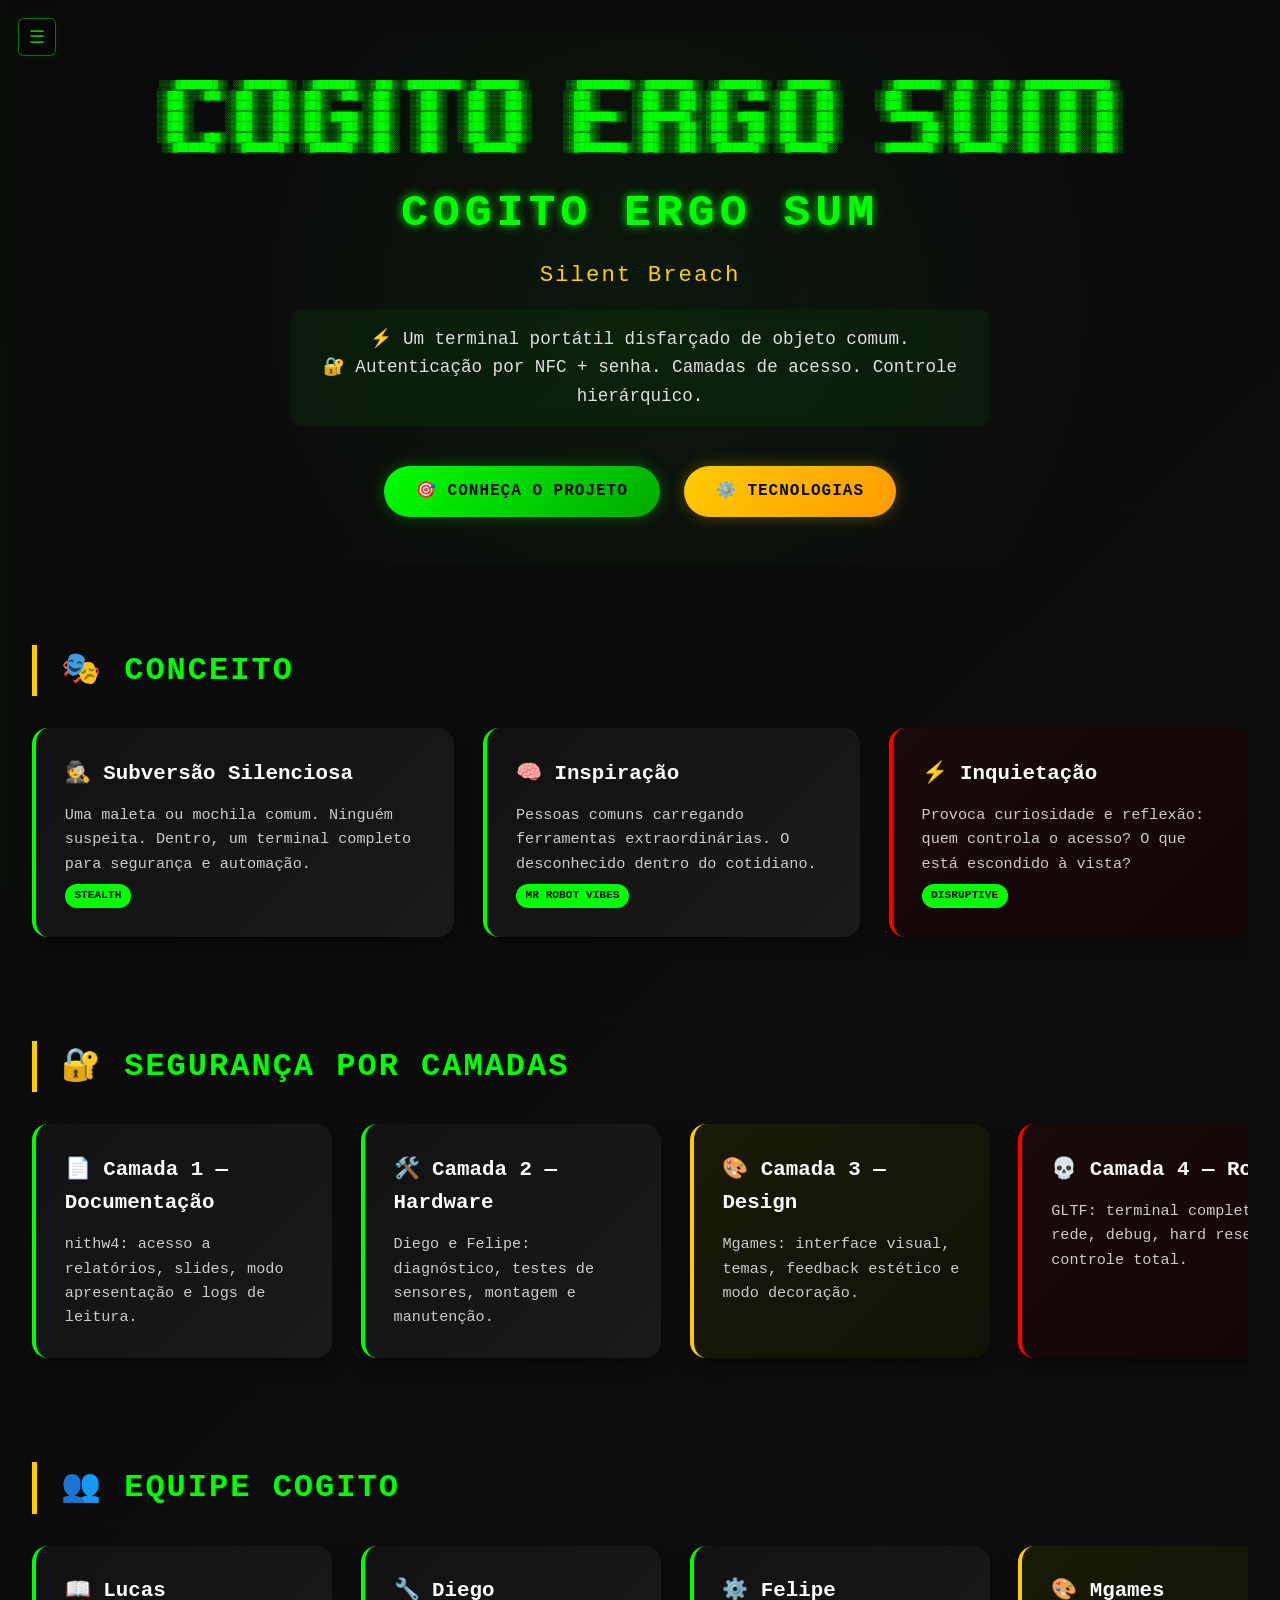
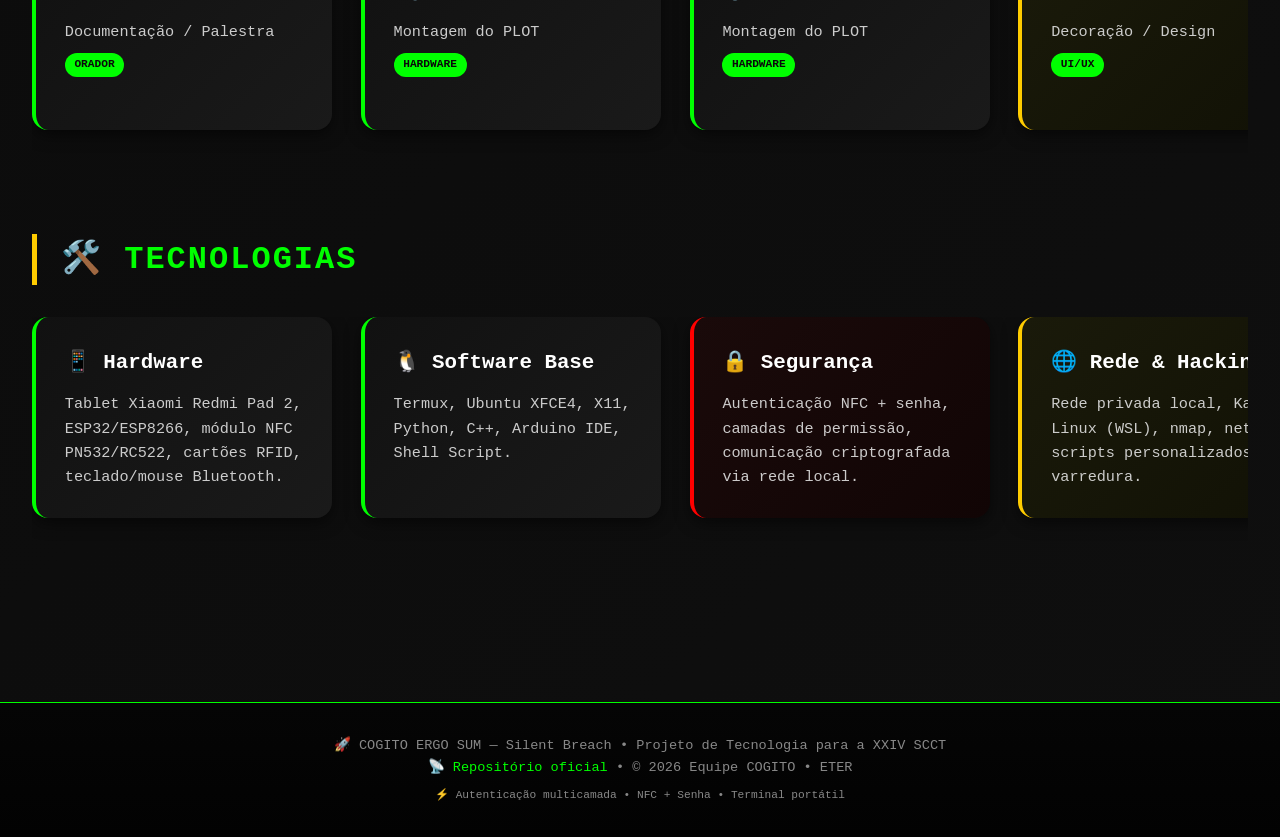
==== index.html @ cf970efb "index.html" ====
<!DOCTYPE html>
<html lang="pt-br">

<head>
    <meta charset="UTF-8">

    <meta
        name="viewport"
        content="width=device-width, initial-scale=1.0, viewport-fit=cover"
    >

    <meta
        name="description"
        content="COGITO ERGO SUM - Ecossistema de projetos experimentais. Conheça o Silent Breach, projeto de conscientização em cibersegurança apresentado na SCCT 2026."
    >

    <meta
        name="author"
        content="Miguel (GL) e Equipe COGITO"
    >

    <meta
        name="theme-color"
        content="#0a0a0a"
    >

    <title>COGITO ERGO SUM | Silent Breach</title>

    <link
        rel="icon"
        type="image/svg+xml"
        href="data:image/svg+xml,%3Csvg xmlns='http://www.w3.org/2000/svg' viewBox='0 0 100 100'%3E%3Ctext y='.9em' font-size='85' fill='%2300ff00'%3E⚡%3C/text%3E%3C/svg%3E"
    >

    <style>

        /* ==================================================
           CONFIGURAÇÃO GERAL
           ================================================== */

        * {
            margin: 0;
            padding: 0;
            box-sizing: border-box;
        }

        html {
            scroll-behavior: smooth;
        }

        body {
            background:
                linear-gradient(
                    135deg,
                    #0a0a0a 0%,
                    #0f0f0f 100%
                );

            color: #e0e0e0;

            font-family:
                'Courier New',
                'Fira Code',
                'Source Code Pro',
                monospace;

            line-height: 1.6;
        }


        /* ==================================================
           SCROLLBAR
           ================================================== */

        ::-webkit-scrollbar {
            width: 8px;
            height: 6px;
        }

        ::-webkit-scrollbar-track {
            background: #1a1a1a;
            border-radius: 10px;
        }

        ::-webkit-scrollbar-thumb {
            background: #00ff00;
            border-radius: 10px;
        }

        ::-webkit-scrollbar-thumb:hover {
            background: #ffcc00;
        }


        /* ==================================================
           BOTÃO DO MENU
           ================================================== */

        .menu-toggle {
    position: fixed;
    top: 18px;
    left: 18px;
    z-index: 1001;

    width: 38px;
    height: 38px;

    display: flex;
    align-items: center;
    justify-content: center;

    background: rgba(5, 5, 5, 0.55);
    color: rgba(0, 255, 0, 0.75);

    border: 1px solid rgba(0, 255, 0, 0.45);
    border-radius: 6px;

    font-family: inherit;
    font-size: 1.1rem;

    cursor: pointer;

    backdrop-filter: blur(6px);

    box-shadow: 0 0 8px rgba(0, 255, 0, 0.08);

    transition:
        transform 0.3s ease,
        opacity 0.3s ease,
        background 0.3s ease,
        border-color 0.3s ease,
        color 0.3s ease;
}

.menu-toggle:hover {
    background: rgba(0, 255, 0, 0.08);
    color: #00ff00;
    border-color: #00ff00;

    box-shadow: 0 0 12px rgba(0, 255, 0, 0.15);
}

/* Estado usado pelo JavaScript quando o usuário rola para baixo */
.menu-toggle.hidden {
    transform: translateY(-70px);
    opacity: 0;
    pointer-events: none;
}

        /* ==================================================
           SIDEBAR
           ================================================== */

        .sidebar {
            position: fixed;

            top: 0;
            left: -340px;

            width: 320px;
            max-width: 85vw;

            height: 100vh;

            background: rgba(5, 5, 5, 0.98);

            border-right: 1px solid #00ff00;

            z-index: 1100;

            display: flex;
            flex-direction: column;

            transition: left 0.35s ease;

            box-shadow:
                10px 0 40px rgba(0, 255, 0, 0.08);
        }

        .sidebar.open {
            left: 0;
        }


        /* ==================================================
           CABEÇALHO DA SIDEBAR
           ================================================== */

        .sidebar-header {
            display: flex;

            align-items: center;
            justify-content: space-between;

            padding: 1.5rem;

            color: #00ff00;

            border-bottom:
                1px solid rgba(0, 255, 0, 0.3);

            font-weight: bold;

            letter-spacing: 2px;
        }

        .sidebar-close {
            background: transparent;

            border: none;

            color: #00ff00;

            font-family: inherit;

            font-size: 2rem;

            cursor: pointer;

            transition: 0.2s;
        }

        .sidebar-close:hover {
            color: #ffcc00;

            transform: scale(1.1);
        }


        /* ==================================================
           LINKS DA SIDEBAR
           ================================================== */

        .sidebar-nav {
            display: flex;

            flex-direction: column;

            padding: 1.5rem 0;
        }

        .sidebar-nav a {
            color: #cfcfcf;

            text-decoration: none;

            padding: 0.9rem 1.5rem;

            border-left:
                3px solid transparent;

            transition: 0.2s;

            letter-spacing: 1px;
        }

        .sidebar-nav a:hover {
            color: #00ff00;

            background:
                rgba(0, 255, 0, 0.05);

            border-left-color: #00ff00;

            padding-left: 1.8rem;
        }

        .menu-lock {
            color: #ffcc00;

            font-size: 0.7rem;
        }


        /* ==================================================
           RODAPÉ DA SIDEBAR
           ================================================== */

        .sidebar-footer {
            margin-top: auto;

            padding: 1.5rem;

            color: #666;

            border-top:
                1px solid #222;

            font-size: 0.75rem;
        }

        .sidebar-footer span {
            color: #ffcc00;
        }


        /* ==================================================
           OVERLAY
           ================================================== */

        .sidebar-overlay {
            position: fixed;

            inset: 0;

            background:
                rgba(0, 0, 0, 0.65);

            backdrop-filter: blur(3px);

            z-index: 1050;

            opacity: 0;

            visibility: hidden;

            transition: 0.3s;
        }

        .sidebar-overlay.active {
            opacity: 1;

            visibility: visible;
        }


        /* ==================================================
           CONTEÚDO PRINCIPAL
           ================================================== */

        main {
            max-width: 1400px;

            margin: 0 auto;

            padding: 2rem;

            width: 100%;
        }

        section {
            margin-bottom: 5rem;

            scroll-margin-top: 40px;

            animation:
                fadeInUp 0.6s ease-out;
        }

        @keyframes fadeInUp {

            from {
                opacity: 0;

                transform:
                    translateY(30px);
            }

            to {
                opacity: 1;

                transform:
                    translateY(0);
            }

        }


        /* ==================================================
           HERO
           ================================================== */

        .hero {
            text-align: center;

            padding: 3rem 1rem;

            background:
                radial-gradient(
                    circle at center,
                    rgba(0, 255, 0, 0.05) 0%,
                    transparent 70%
                );

            border-radius: 20px;
        }


        /* ==================================================
           ASCII
           ================================================== */

        .ascii pre {
            color: #00ff00;

            font-size: 0.55rem;

            overflow-x: auto;

            white-space: pre;

            margin-bottom: 1.5rem;

            line-height: 1.2;

            text-shadow:
                0 0 3px #00ff00;

            animation:
                glowPulse 3s infinite;
        }

        @keyframes glowPulse {

            0%,
            100% {
                text-shadow:
                    0 0 2px #00ff00;
            }

            50% {
                text-shadow:
                    0 0 8px #00ff00;
            }

        }


        /* ==================================================
           TÍTULOS
           ================================================== */

        h1 {
            color: #00ff00;

            font-size: 2.8rem;

            text-align: center;

            letter-spacing: 5px;

            margin-bottom: 0.5rem;

            text-shadow:
                0 0 10px #00ff00;

            animation:
                glitch 3s infinite;
        }

        @keyframes glitch {

            0%,
            100% {
                transform:
                    skew(0deg, 0deg);

                opacity: 1;
            }

            95% {
                transform:
                    skew(0deg, 0deg);

                opacity: 1;
            }

            96% {
                transform:
                    skew(2deg, 1deg);

                opacity: 0.9;
            }

            97% {
                transform:
                    skew(-1deg, -0.5deg);

                opacity: 1;
            }

        }

        .subtitle {
            color: #ffcc00;

            font-size: 1.4rem;

            text-align: center;

            margin-bottom: 1rem;

            letter-spacing: 2px;
        }

        .description {
            max-width: 700px;

            margin: 1rem auto;

            font-size: 1.1rem;

            text-align: center;

            background:
                rgba(0, 255, 0, 0.05);

            padding: 1rem;

            border-radius: 10px;

            backdrop-filter: blur(5px);
        }


        /* ==================================================
           BOTÕES
           ================================================== */

        .buttons {
            margin-top: 2.5rem;

            display: flex;

            gap: 1.5rem;

            justify-content: center;

            flex-wrap: wrap;
        }

        .btn {
            padding:
                0.8rem 2rem;

            text-decoration: none;

            font-weight: bold;

            border-radius: 50px;

            transition:
                all 0.3s ease;

            cursor: pointer;

            display: inline-block;

            letter-spacing: 1px;

            position: relative;

            overflow: hidden;
        }

        .btn::before {
            content: '';

            position: absolute;

            top: 50%;
            left: 50%;

            width: 0;
            height: 0;

            border-radius: 50%;

            background:
                rgba(255, 255, 255, 0.3);

            transform:
                translate(-50%, -50%);

            transition:
                width 0.6s,
                height 0.6s;
        }

        .btn:active::before {
            width: 300px;

            height: 300px;
        }

        .btn.green {
            background:
                linear-gradient(
                    135deg,
                    #00ff00,
                    #00aa00
                );

            color: #0a0a0a;

            box-shadow:
                0 0 15px rgba(0, 255, 0, 0.3);
        }

        .btn.green:hover {
            transform:
                translateY(-2px);

            box-shadow:
                0 0 25px rgba(0, 255, 0, 0.6);
        }

        .btn.yellow {
            background:
                linear-gradient(
                    135deg,
                    #ffcc00,
                    #ff9900
                );

            color: #0a0a0a;

            box-shadow:
                0 0 15px rgba(255, 204, 0, 0.3);
        }

        .btn.yellow:hover {
            transform:
                translateY(-2px);

            box-shadow:
                0 0 25px rgba(255, 204, 0, 0.6);
        }


        /* ==================================================
           TÍTULOS DAS SEÇÕES
           ================================================== */

        .section-title {
            color: #00ff00;

            font-size: 2rem;

            margin-bottom: 2rem;

            border-left:
                5px solid #ffcc00;

            padding-left: 1.5rem;

            text-transform: uppercase;

            letter-spacing: 2px;
        }


        /* ==================================================
           CARDS
           ================================================== */

        .cards-container {
            display: flex;

            gap: 1.8rem;

            overflow-x: auto;

            scroll-snap-type:
                x mandatory;

            padding-bottom: 1.5rem;

            cursor: grab;
        }

        .cards-container:active {
            cursor: grabbing;
        }

        .card {
            min-width: 300px;

            background:
                linear-gradient(
                    135deg,
                    #111,
                    #1a1a1a
                );

            border-radius: 16px;

            padding: 1.8rem;

            scroll-snap-align: start;

            transition:
                all 0.3s cubic-bezier(
                    0.4,
                    0,
                    0.2,
                    1
                );

            border-left:
                4px solid #00ff00;

            box-shadow:
                0 5px 15px rgba(0, 0, 0, 0.5);

            backdrop-filter:
                blur(10px);
        }

        .card:hover {
            transform:
                translateY(-8px)
                scale(1.02);

            box-shadow:
                0 15px 30px rgba(0, 255, 0, 0.2);
        }

        .card.red {
            border-left-color: #ff0000;

            background:
                linear-gradient(
                    135deg,
                    #1a0a0a,
                    #110505
                );
        }

        .card.yellow {
            border-left-color: #ffcc00;

            background:
                linear-gradient(
                    135deg,
                    #1a1a0a,
                    #111105
                );
        }

        .card h3 {
            color: #fff;

            margin-bottom: 0.8rem;

            font-size: 1.3rem;
        }

        .card p {
            font-size: 0.95rem;

            opacity: 0.9;
        }

        .badge {
            display: inline-block;

            background: #00ff00;

            color: #0a0a0a;

            padding:
                0.2rem 0.6rem;

            border-radius: 20px;

            font-size: 0.7rem;

            margin-top: 0.5rem;

            font-weight: bold;
        }


        /* ==================================================
           FOOTER
           ================================================== */

        footer {
            background:
                linear-gradient(
                    180deg,
                    #050505,
                    #020202
                );

            text-align: center;

            padding: 2rem;

            font-size: 0.85rem;

            color: #888;

            border-top:
                1px solid #00ff00;

            margin-top: 3rem;
        }

        footer a {
            color: #00ff00;

            text-decoration: none;

            transition: 0.3s;
        }

        footer a:hover {
            color: #ffcc00;

            text-shadow:
                0 0 5px #ffcc00;
        }


        /* ==================================================
           VOLTAR AO TOPO
           ================================================== */

        #topBtn {
            position: fixed;

            bottom: 25px;
            right: 25px;

            background: #00ff00;

            color: #0a0a0a;

            border: none;

            border-radius: 50%;

            width: 50px;
            height: 50px;

            font-size: 26px;

            cursor: pointer;

            display: none;

            z-index: 99;

            transition:
                all 0.3s;

            box-shadow:
                0 0 15px rgba(0, 255, 0, 0.5);
        }

        #topBtn:hover {
            transform:
                scale(1.1);

            background: #ffcc00;

            box-shadow:
                0 0 20px #ffcc00;
        }


        /* ==================================================
           RESPONSIVIDADE
           ================================================== */

        @media (max-width: 768px) {

            main {
                padding: 1rem;
            }

            h1 {
                font-size: 1.8rem;

                letter-spacing: 2px;
            }

            .ascii pre {
                font-size: 0.32rem;
            }

            .btn {
                padding:
                    0.5rem 1.2rem;

                font-size: 0.8rem;
            }

            .card {
                min-width: 260px;

                padding: 1.2rem;
            }

            .section-title {
                font-size: 1.4rem;
            }

            .description {
                font-size: 0.9rem;
            }

            .menu-toggle {
                top: 12px;
                left: 12px;

                width: 44px;
                height: 44px;
            }

        }

        @media (max-width: 480px) {

            .ascii pre {
                font-size: 0.24rem;
            }

            .card h3 {
                font-size: 1rem;
            }

        }

    </style>
</head>


<body>


    <!-- ==================================================
         BOTÃO DO MENU
         ================================================== -->

    <button
        class="menu-toggle"
        id="menuToggle"
        aria-label="Abrir menu"
        aria-expanded="false"
    >
        ☰
    </button>


    <!-- ==================================================
         OVERLAY
         ================================================== -->

    <div
        class="sidebar-overlay"
        id="sidebarOverlay"
    ></div>


    <!-- ==================================================
         SIDEBAR
         ================================================== -->

    <aside
        class="sidebar"
        id="sidebar"
    >

        <div class="sidebar-header">

            <span>
                COGITO // MENU
            </span>

            <button
                class="sidebar-close"
                id="sidebarClose"
                aria-label="Fechar menu"
            >
                ×
            </button>

        </div>


        <nav class="sidebar-nav">

            <a href="#home">
                &gt; INÍCIO
            </a>

            <a href="#silent-breach">
                &gt; SILENT BREACH
            </a>

            <a href="#projetos">
                &gt; PROJETOS COGITO
            </a>

            <a href="#diario">
                &gt; DIÁRIO DE BORDO
            </a>

            <a href="#equipe">
                &gt; EQUIPE
            </a>

            <a href="#quiz">
                &gt; QUIZ
                <span class="menu-lock">
                    [LOCKED]
                </span>
            </a>

            <a href="#contato">
                &gt; CONTATO
            </a>

        </nav>


        <div class="sidebar-footer">

            COGITO ERGO SUM

            <br>

            <span>
                v2.0 // BETA
            </span>

        </div>

    </aside>


    <!-- ==================================================
         CONTEÚDO
         ================================================== -->

    <main>


        <!-- ==================================================
             INÍCIO
             ================================================== -->

        <section id="home">

            <div class="hero">

                <div class="ascii">

<pre>
░░▒▓██████▓▒░ ░▒▓██████▓▒░ ░▒▓██████▓▒░░▒▓█▓▒░▒▓████████▓▒░▒▓██████▓▒░       ░▒▓████████▓▒░▒▓███████▓▒░ ░▒▓██████▓▒░ ░▒▓██████▓▒░        ░▒▓███████▓▒░▒▓█▓▒░░▒▓█▓▒░▒▓██████████████▓▒░
░▒▓█▓▒░░▒▓█▓▒░▒▓█▓▒░░▒▓█▓▒░▒▓█▓▒░░▒▓█▓▒░▒▓█▓▒░  ░▒▓█▓▒░  ░▒▓█▓▒░░▒▓█▓▒░      ░▒▓█▓▒░      ░▒▓█▓▒░░▒▓█▓▒░▒▓█▓▒░░▒▓█▓▒░▒▓█▓▒░░▒▓█▓▒░      ░▒▓█▓▒░      ░▒▓█▓▒░░▒▓█▓▒░▒▓█▓▒░░▒▓█▓▒░░▒▓█▓▒░
░▒▓█▓▒░      ░▒▓█▓▒░░▒▓█▓▒░▒▓█▓▒░      ░▒▓█▓▒░  ░▒▓█▓▒░  ░▒▓█▓▒░░▒▓█▓▒░      ░▒▓█▓▒░      ░▒▓█▓▒░░▒▓█▓▒░▒▓█▓▒░      ░▒▓█▓▒░░▒▓█▓▒░      ░▒▓█▓▒░      ░▒▓█▓▒░░▒▓█▓▒░▒▓█▓▒░░▒▓█▓▒░░▒▓█▓▒░
░▒▓█▓▒░      ░▒▓█▓▒░░▒▓█▓▒░▒▓█▓▒▒▓███▓▒░▒▓█▓▒░  ░▒▓█▓▒░  ░▒▓█▓▒░░▒▓█▓▒░      ░▒▓██████▓▒░ ░▒▓███████▓▒░░▒▓█▓▒▒▓███▓▒░▒▓█▓▒░░▒▓█▓▒░       ░▒▓██████▓▒░░▒▓█▓▒░░▒▓█▓▒░▒▓█▓▒░░▒▓█▓▒░░▒▓█▓▒░
░▒▓█▓▒░      ░▒▓█▓▒░░▒▓█▓▒░▒▓█▓▒░░▒▓█▓▒░▒▓█▓▒░  ░▒▓█▓▒░  ░▒▓█▓▒░░▒▓█▓▒░      ░▒▓█▓▒░      ░▒▓█▓▒░░▒▓█▓▒░▒▓█▓▒░░▒▓█▓▒░▒▓█▓▒░░▒▓█▓▒░             ░▒▓█▓▒░▒▓█▓▒░░▒▓█▓▒░▒▓█▓▒░░▒▓█▓▒░░▒▓█▓▒░
░▒▓█▓▒░░▒▓█▓▒░▒▓█▓▒░░▒▓█▓▒░▒▓█▓▒░░▒▓█▓▒░▒▓█▓▒░  ░▒▓█▓▒░  ░▒▓█▓▒░░▒▓█▓▒░      ░▒▓█▓▒░      ░▒▓█▓▒░░▒▓█▓▒░▒▓█▓▒░░▒▓█▓▒░▒▓█▓▒░░▒▓█▓▒░             ░▒▓█▓▒░▒▓█▓▒░░▒▓█▓▒░▒▓█▓▒░░▒▓█▓▒░░▒▓█▓▒░
 ░▒▓██████▓▒░ ░▒▓██████▓▒░ ░▒▓██████▓▒░░▒▓█▓▒░  ░▒▓█▓▒░   ░▒▓██████▓▒░       ░▒▓████████▓▒░▒▓█▓▒░░▒▓█▓▒░░▒▓██████▓▒░ ░▒▓██████▓▒░       ░▒▓███████▓▒░ ░▒▓██████▓▒░░▒▓█▓▒░░▒▓█▓▒░░▒▓█▓▒░
</pre>

                </div>


                <h1>
                    COGITO ERGO SUM
                </h1>

                <p class="subtitle">
                    Silent Breach
                </p>


                <!--
                    ESTE TEXTO AINDA SERÁ SUBSTITUÍDO
                    NA PRÓXIMA ETAPA DA V2
                -->

                <p class="description">

                    ⚡ Um terminal portátil disfarçado de objeto comum.

                    <br>

                    🔐 Autenticação por NFC + senha.
                    Camadas de acesso.
                    Controle hierárquico.

                </p>


                <div class="buttons">

                    <a
                        class="btn green"
                        href="#conceito"
                    >
                        🎯 CONHEÇA O PROJETO
                    </a>

                    <a
                        class="btn yellow"
                        href="#tecnologias"
                    >
                        ⚙️ TECNOLOGIAS
                    </a>

                </div>

            </div>

        </section>


        <!-- ==================================================
             CONCEITO ANTIGO
             ================================================== -->

        <section id="conceito">

            <h2 class="section-title">
                🎭 CONCEITO
            </h2>


            <div class="cards-container">


                <div class="card">

                    <h3>
                        🕵️ Subversão Silenciosa
                    </h3>

                    <p>
                        Uma maleta ou mochila comum.
                        Ninguém suspeita.
                        Dentro, um terminal completo
                        para segurança e automação.
                    </p>

                    <span class="badge">
                        STEALTH
                    </span>

                </div>


                <div class="card">

                    <h3>
                        🧠 Inspiração
                    </h3>

                    <p>
                        Pessoas comuns carregando
                        ferramentas extraordinárias.
                        O desconhecido dentro do cotidiano.
                    </p>

                    <span class="badge">
                        MR ROBOT VIBES
                    </span>

                </div>


                <div class="card red">

                    <h3>
                        ⚡ Inquietação
                    </h3>

                    <p>
                        Provoca curiosidade e reflexão:
                        quem controla o acesso?
                        O que está escondido à vista?
                    </p>

                    <span class="badge">
                        DISRUPTIVE
                    </span>

                </div>


            </div>

        </section>


        <!-- ==================================================
             SEGURANÇA ANTIGA
             ================================================== -->

        <section id="seguranca">

            <h2 class="section-title">
                🔐 SEGURANÇA POR CAMADAS
            </h2>


            <div class="cards-container">


                <div class="card">

                    <h3>
                        📄 Camada 1 — Documentação
                    </h3>

                    <p>
                        nithw4: acesso a relatórios,
                        slides, modo apresentação
                        e logs de leitura.
                    </p>

                </div>


                <div class="card">

                    <h3>
                        🛠️ Camada 2 — Hardware
                    </h3>

                    <p>
                        Diego e Felipe:
                        diagnóstico, testes de sensores,
                        montagem e manutenção.
                    </p>

                </div>


                <div class="card yellow">

                    <h3>
                        🎨 Camada 3 — Design
                    </h3>

                    <p>
                        Mgames:
                        interface visual,
                        temas, feedback estético
                        e modo decoração.
                    </p>

                </div>


                <div class="card red">

                    <h3>
                        💀 Camada 4 — Root
                    </h3>

                    <p>
                        GLTF:
                        terminal completo,
                        rede, debug,
                        hard reset — controle total.
                    </p>

                </div>


                <div class="card">

                    <h3>
                        👨‍🏫 Camada 0 — Supervisor
                    </h3>

                    <p>
                        Professor Mauro:
                        override, logs completos,
                        supervisão e auditoria.
                    </p>

                </div>


            </div>

        </section>


        <!-- ==================================================
             EQUIPE
             ================================================== -->

        <section id="equipe">

            <h2 class="section-title">
                👥 EQUIPE COGITO
            </h2>


            <div class="cards-container">


                <div class="card">

                    <h3>
                        📖 Lucas
                    </h3>

                    <p>
                        Documentação / Palestra
                    </p>

                    <span class="badge">
                        ORADOR
                    </span>

                </div>


                <div class="card">

                    <h3>
                        🔧 Diego
                    </h3>

                    <p>
                        Montagem do PLOT
                    </p>

                    <span class="badge">
                        HARDWARE
                    </span>

                </div>


                <div class="card">

                    <h3>
                        ⚙️ Felipe
                    </h3>

                    <p>
                        Montagem do PLOT
                    </p>

                    <span class="badge">
                        HARDWARE
                    </span>

                </div>


                <div class="card yellow">

                    <h3>
                        🎨 Mgames
                    </h3>

                    <p>
                        Decoração / Design
                    </p>

                    <span class="badge">
                        UI/UX
                    </span>

                </div>


                <div class="card red">

                    <h3>
                        💻 Miguel (GL)
                    </h3>

                    <p>
                        Arquitetura /
                        Código /
                        Integração
                    </p>

                    <span class="badge">
                        ROOT
                    </span>

                </div>


                <div class="card">

                    <h3>
                        🧪 Prof. Mauro
                    </h3>

                    <p>
                        Orientação / Eletrônica
                    </p>

                    <span class="badge">
                        SUPERVISOR
                    </span>

                </div>


            </div>

        </section>


        <!-- ==================================================
             TECNOLOGIAS ANTIGAS
             ================================================== -->

        <section id="tecnologias">

            <h2 class="section-title">
                🛠️ TECNOLOGIAS
            </h2>


            <div class="cards-container">


                <div class="card">

                    <h3>
                        📱 Hardware
                    </h3>

                    <p>
                        Tablet Xiaomi Redmi Pad 2,
                        ESP32/ESP8266,
                        módulo NFC PN532/RC522,
                        cartões RFID,
                        teclado/mouse Bluetooth.
                    </p>

                </div>


                <div class="card">

                    <h3>
                        🐧 Software Base
                    </h3>

                    <p>
                        Termux,
                        Ubuntu XFCE4,
                        X11,
                        Python,
                        C++,
                        Arduino IDE,
                        Shell Script.
                    </p>

                </div>


                <div class="card red">

                    <h3>
                        🔒 Segurança
                    </h3>

                    <p>
                        Autenticação NFC + senha,
                        camadas de permissão,
                        comunicação criptografada
                        via rede local.
                    </p>

                </div>


                <div class="card yellow">

                    <h3>
                        🌐 Rede & Hacking
                    </h3>

                    <p>
                        Rede privada local,
                        Kali Linux (WSL),
                        nmap,
                        netcat,
                        scripts personalizados
                        de varredura.
                    </p>

                </div>


                <div class="card">

                    <h3>
                        🎨 Front-end
                    </h3>

                    <p>
                        HTML5,
                        CSS3 animado,
                        JavaScript puro,
                        GitHub Pages,
                        design responsivo
                        e imersivo.
                    </p>

                </div>


            </div>

        </section>


    </main>


    <!-- ==================================================
         FOOTER
         ================================================== -->

    <footer>

        <p>
            🚀 COGITO ERGO SUM — Silent Breach
            • Projeto de Tecnologia para a XXIV SCCT
        </p>

        <p>

            📡

            <a
                href="https://github.com/seu-usuario/cogito-site"
                target="_blank"
                rel="noopener noreferrer"
            >
                Repositório oficial
            </a>

            • © 2026 Equipe COGITO • ETER

        </p>

        <p
            style="
                margin-top: 0.5rem;
                font-size: 0.7rem;
            "
        >
            ⚡ Autenticação multicamada
            • NFC + Senha
            • Terminal portátil
        </p>

    </footer>


    <!-- ==================================================
         VOLTAR AO TOPO
         ================================================== -->

    <button
        id="topBtn"
        title="Voltar ao topo"
        aria-label="Voltar ao topo"
    >
        ↑
    </button>


    <!-- ==================================================
         JAVASCRIPT
         ================================================== -->

    <script>


        /* ==================================================
           SIDEBAR
           ================================================== */

        const menuToggle =
            document.getElementById('menuToggle');

        const sidebar =
            document.getElementById('sidebar');

        const sidebarClose =
            document.getElementById('sidebarClose');

        const sidebarOverlay =
            document.getElementById('sidebarOverlay');


        function abrirMenu() {

            sidebar.classList.add('open');

            sidebarOverlay.classList.add('active');

            menuToggle.setAttribute(
                'aria-expanded',
                'true'
            );

        }


        function fecharMenu() {

            sidebar.classList.remove('open');

            sidebarOverlay.classList.remove('active');

            menuToggle.setAttribute(
                'aria-expanded',
                'false'
            );

        }


        menuToggle.addEventListener(
            'click',
            abrirMenu
        );


        sidebarClose.addEventListener(
            'click',
            fecharMenu
        );


        sidebarOverlay.addEventListener(
            'click',
            fecharMenu
        );


        /* ==================================================
           FECHAR MENU COM ESC
           ================================================== */

        document.addEventListener(
            'keydown',
            function(event) {

                if (event.key === 'Escape') {

                    fecharMenu();

                }

            }
        );


        /* ==================================================
           FECHAR MENU AO CLICAR EM UM LINK
           ================================================== */

        const sidebarLinks =
            document.querySelectorAll(
                '.sidebar-nav a'
            );


        sidebarLinks.forEach(
            function(link) {

                link.addEventListener(
                    'click',
                    fecharMenu
                );

            }
        );


        /* ==================================================
           BOTÃO VOLTAR AO TOPO
           ================================================== */

        const topBtn =
            document.getElementById('topBtn');


        window.addEventListener(
            'scroll',
            function() {

                if (
                    document.body.scrollTop > 300 ||
                    document.documentElement.scrollTop > 300
                ) {

                    topBtn.style.display = 'block';

                }

                else {

                    topBtn.style.display = 'none';

                }

            }
        );


        topBtn.addEventListener(
            'click',
            function() {

                window.scrollTo({
                    top: 0,
                    behavior: 'smooth'
                });

            }
        );


        /* ==================================================
           ARRASTAR CARDS COM O MOUSE
           ================================================== */

        const containers =
            document.querySelectorAll(
                '.cards-container'
            );


        containers.forEach(
            function(container) {

                let isDown = false;

                let startX;

                let scrollLeft;


                container.addEventListener(
                    'mousedown',
                    function(event) {

                        isDown = true;

                        container.style.cursor =
                            'grabbing';

                        startX =
                            event.pageX -
                            container.offsetLeft;

                        scrollLeft =
                            container.scrollLeft;

                    }
                );


                container.addEventListener(
                    'mouseleave',
                    function() {

                        isDown = false;

                        container.style.cursor =
                            'grab';

                    }
                );


                container.addEventListener(
                    'mouseup',
                    function() {

                        isDown = false;

                        container.style.cursor =
                            'grab';

                    }
                );


                container.addEventListener(
                    'mousemove',
                    function(event) {

                        if (!isDown) {
                            return;
                        }

                        event.preventDefault();

                        const x =
                            event.pageX -
                            container.offsetLeft;

                        const walk =
                            (x - startX) * 1.5;

                        container.scrollLeft =
                            scrollLeft - walk;

                    }
                );

            }
        );


        /* ==================================================
           CONSOLE COGITO
           ================================================== */

        console.log(
            "%c[COGITO ERGO SUM] %cV2 Beta inicializada.",
            "color: #00ff00; font-size: 14px;",
            "color: #ffcc00;"
        );


        console.log(
            "%c[SILENT BREACH] %cSCCT 2026",
            "color: #00ff00;",
            "color: #ccc;"
        );


    </script>


</body>

</html>
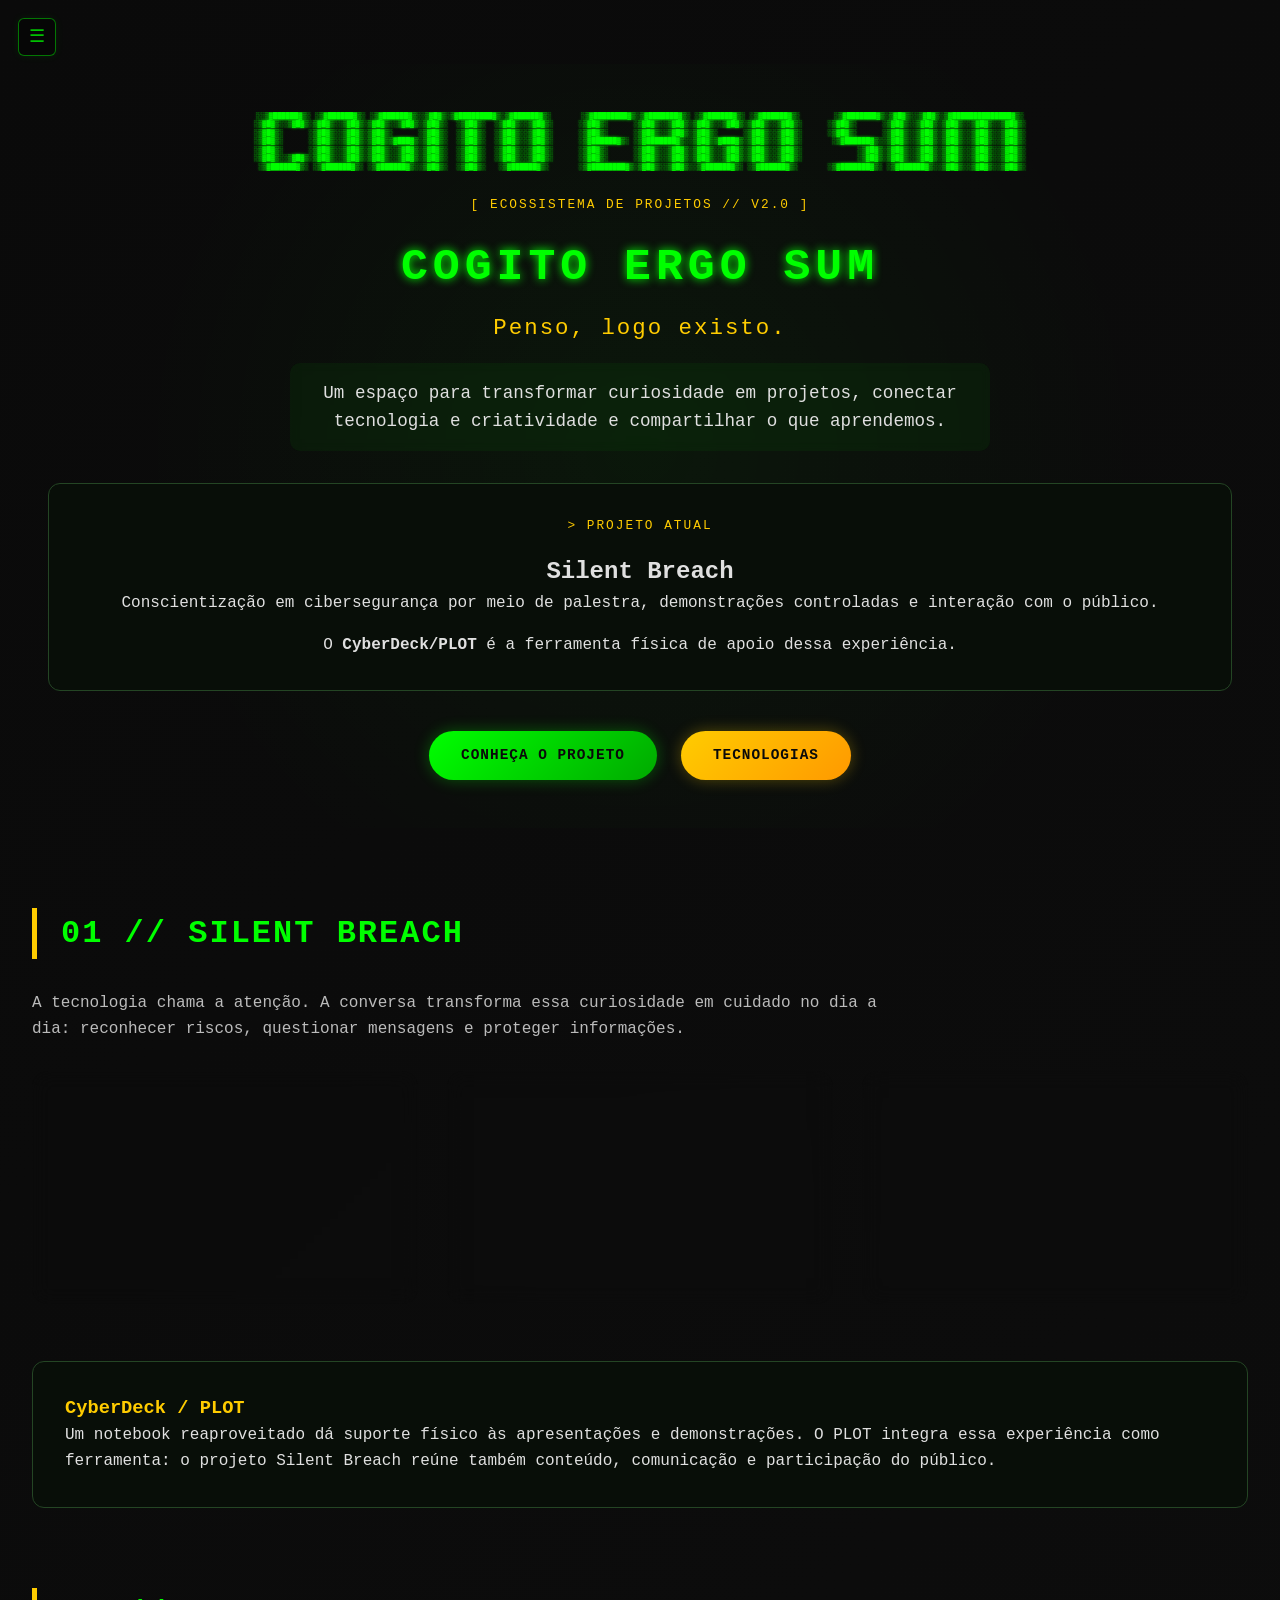
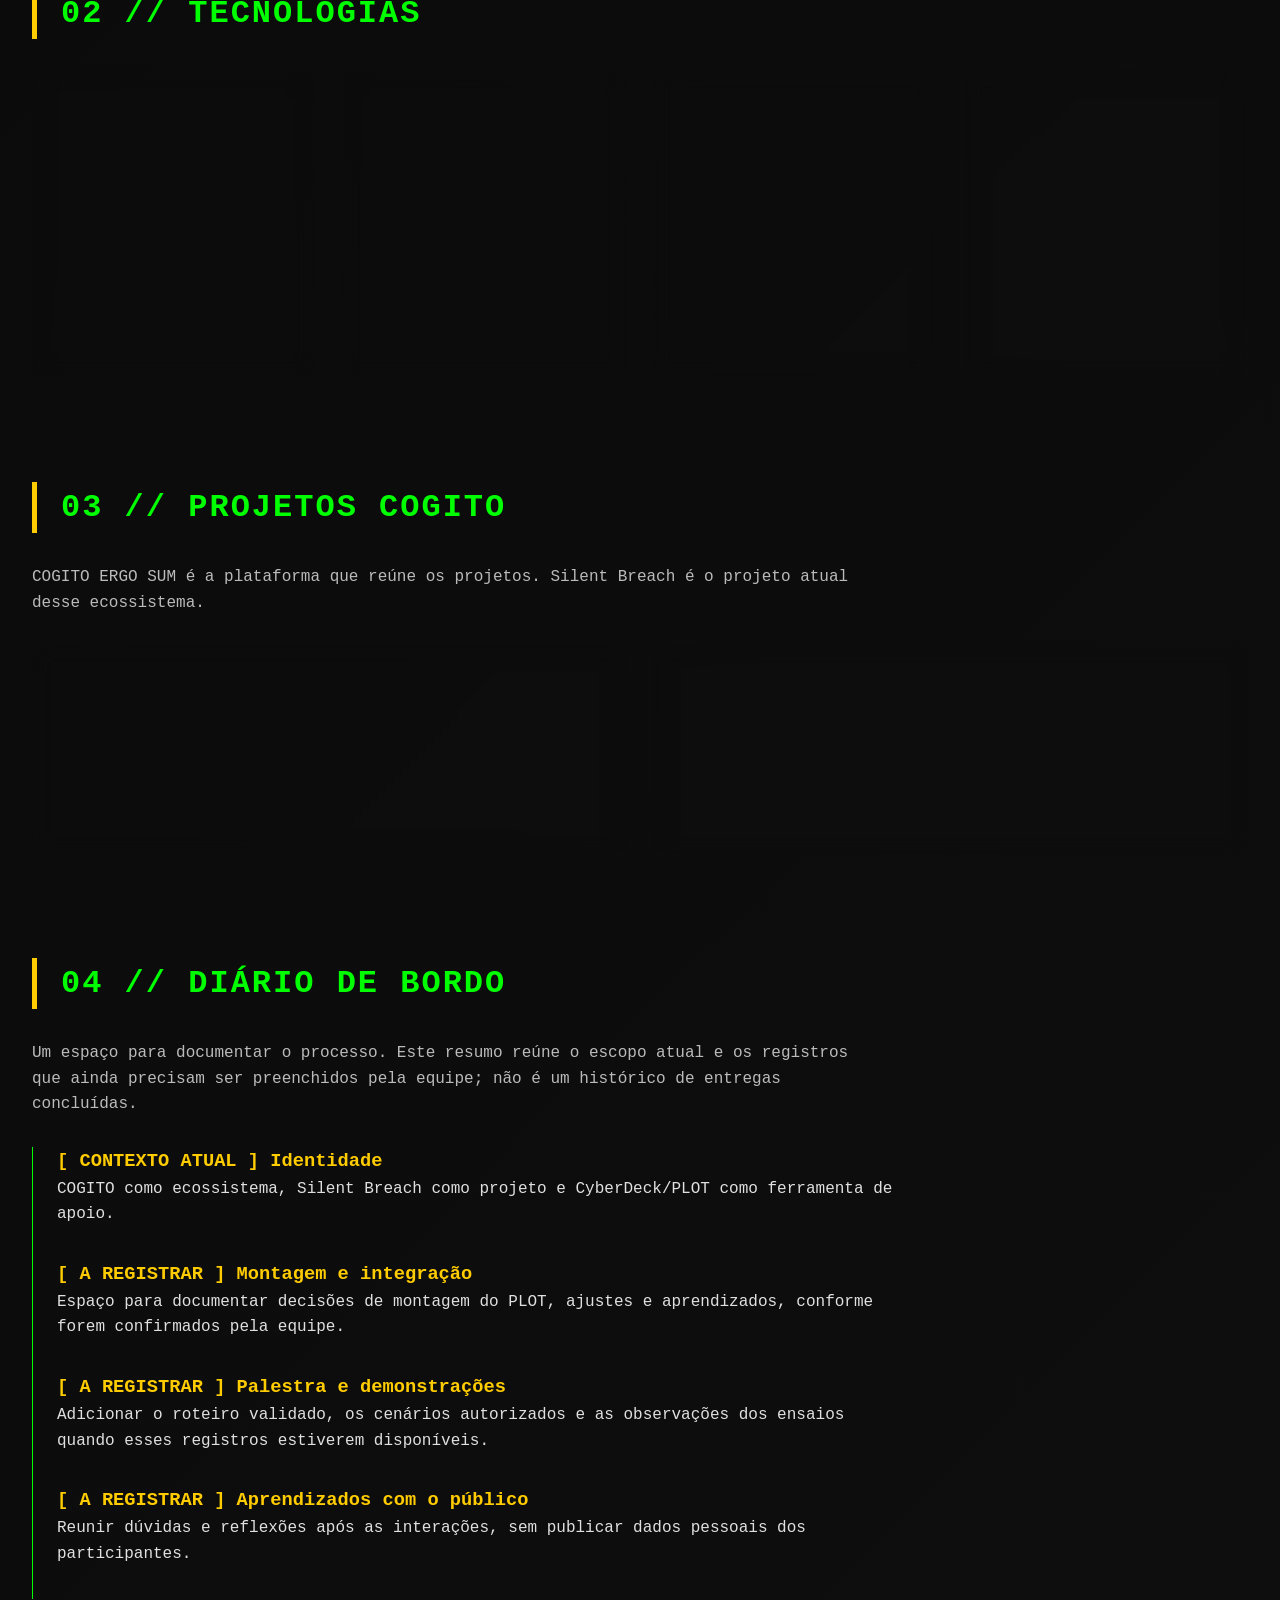
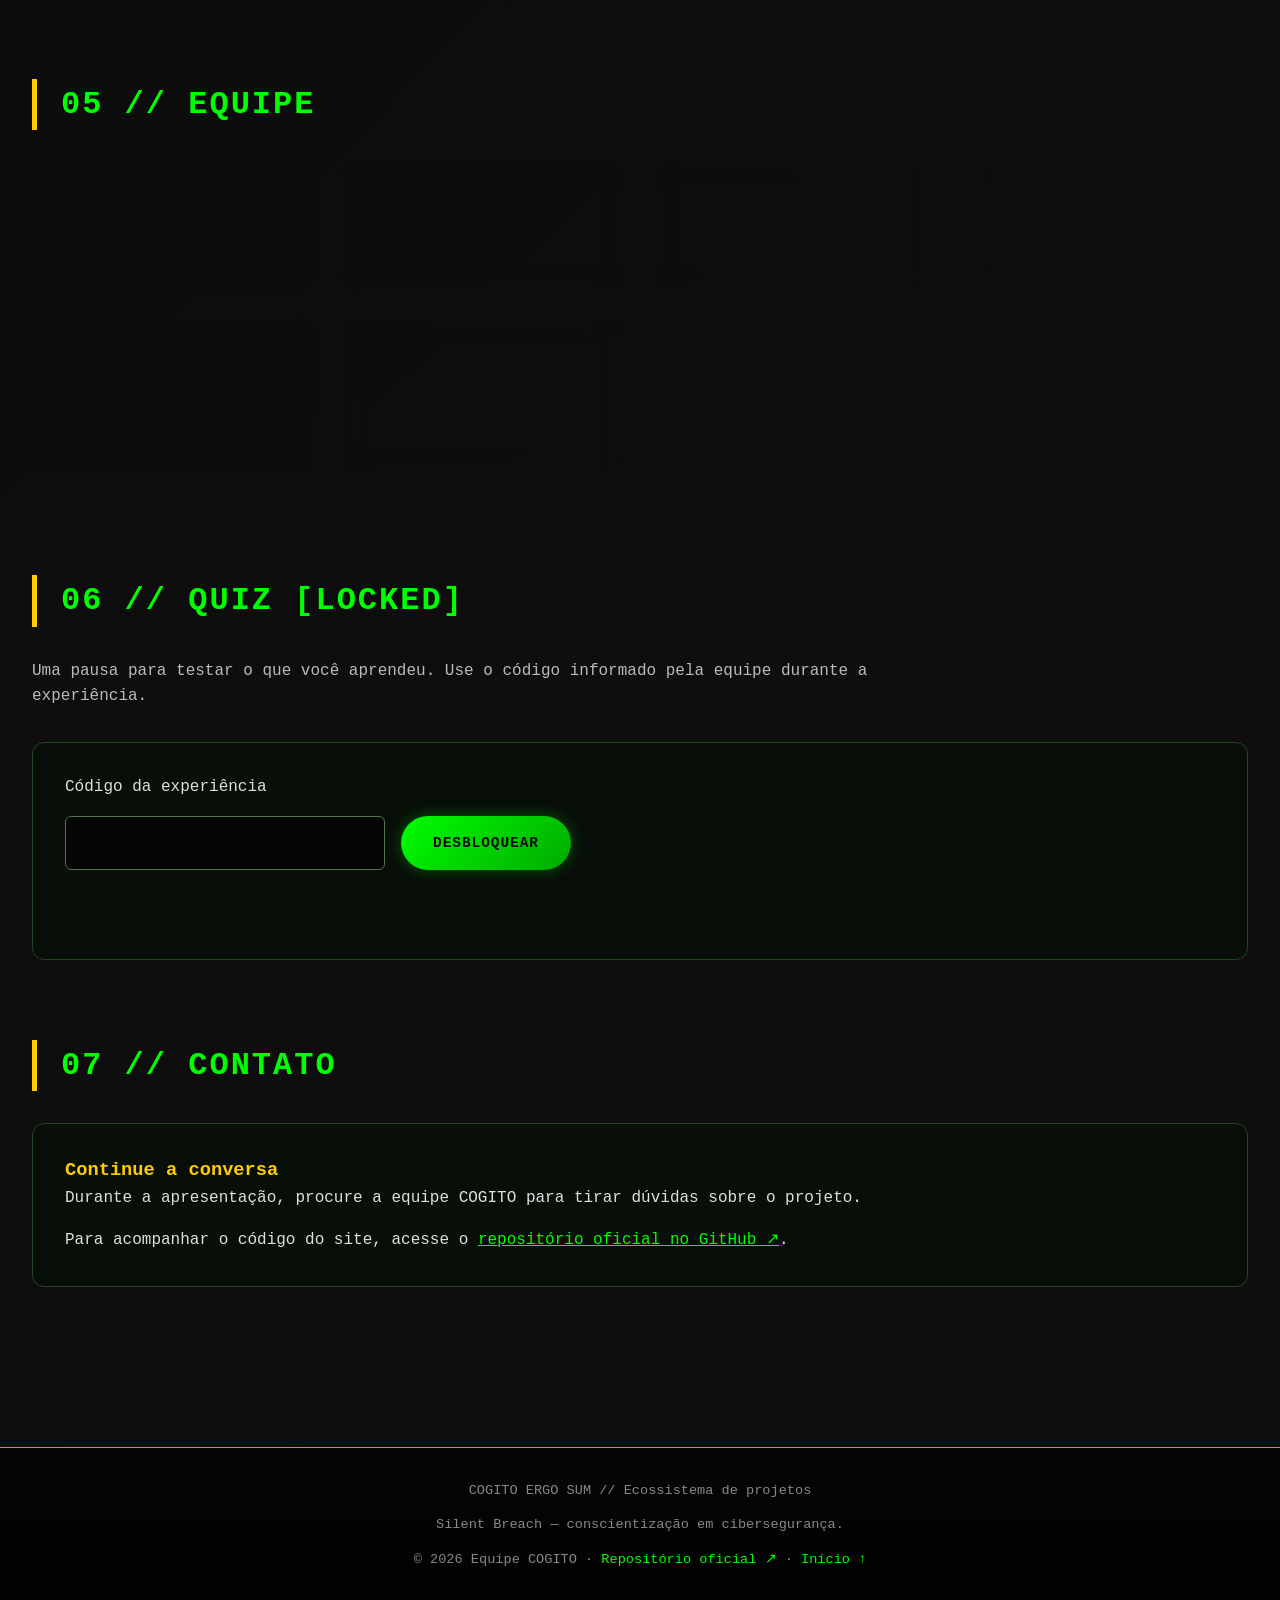
==== commit d7909bc0: "index.html" ====
--- a/index.html
+++ b/index.html
@@ -11,7 +11,7 @@
 
     <meta
         name="description"
-        content="COGITO ERGO SUM - Ecossistema de projetos experimentais. Conheça o Silent Breach, projeto de conscientização em cibersegurança apresentado na SCCT 2026."
+        content="COGITO ERGO SUM: ecossistema de projetos. Conheça Silent Breach, uma experiência de conscientização em cibersegurança."
     >
 
     <meta
@@ -924,132 +924,35 @@
 
         }
 
-    </style>
-</head>
-
-
-<body>
-
-
-    <!-- ==================================================
-         BOTÃO DO MENU
-         ================================================== -->
-
-    <button
-        class="menu-toggle"
-        id="menuToggle"
-        aria-label="Abrir menu"
-        aria-expanded="false"
-    >
-        ☰
-    </button>
-
-
-    <!-- ==================================================
-         OVERLAY
-         ================================================== -->
-
-    <div
-        class="sidebar-overlay"
-        id="sidebarOverlay"
-    ></div>
-
-
-    <!-- ==================================================
-         SIDEBAR
-         ================================================== -->
-
-    <aside
-        class="sidebar"
-        id="sidebar"
-    >
-
-        <div class="sidebar-header">
-
-            <span>
-                COGITO // MENU
-            </span>
-
-            <button
-                class="sidebar-close"
-                id="sidebarClose"
-                aria-label="Fechar menu"
-            >
-                ×
-            </button>
-
-        </div>
-
-
-        <nav class="sidebar-nav">
-
-            <a href="#home">
-                &gt; INÍCIO
-            </a>
-
-            <a href="#silent-breach">
-                &gt; SILENT BREACH
-            </a>
-
-            <a href="#projetos">
-                &gt; PROJETOS COGITO
-            </a>
-
-            <a href="#diario">
-                &gt; DIÁRIO DE BORDO
-            </a>
-
-            <a href="#equipe">
-                &gt; EQUIPE
-            </a>
-
-            <a href="#quiz">
-                &gt; QUIZ
-                <span class="menu-lock">
-                    [LOCKED]
-                </span>
-            </a>
-
-            <a href="#contato">
-                &gt; CONTATO
-            </a>
-
-        </nav>
-
-
-        <div class="sidebar-footer">
-
-            COGITO ERGO SUM
-
-            <br>
-
-            <span>
-                v2.0 // BETA
-            </span>
-
-        </div>
-
-    </aside>
-
-
-    <!-- ==================================================
-         CONTEÚDO
-         ================================================== -->
-
-    <main>
-
-
-        <!-- ==================================================
-             INÍCIO
-             ================================================== -->
-
-        <section id="home">
-
-            <div class="hero">
-
-                <div class="ascii">
-
-<pre>
+    
+/* V2: adaptações sobre o visual original. */
+[hidden]{display:none!important} a{color:#00ff00} button,input{font:inherit}
+:focus-visible{outline:2px solid #ffcc00;outline-offset:5px}
+.skip{position:fixed;top:-100px;left:70px;z-index:1200;background:#050505;padding:12px}.skip:focus{top:12px}
+main{padding-top:4rem}.sidebar{height:100dvh;overflow-y:auto;visibility:hidden}.sidebar.open{visibility:visible}
+.cards-container{display:grid;grid-template-columns:repeat(auto-fit,minmax(min(100%,260px),1fr));overflow:visible;cursor:auto}
+.card{min-width:0}.card:hover{transform:translateY(-4px)}
+.section-title{font-size:clamp(1.3rem,4vw,2rem)}h1{font-size:clamp(1.65rem,5vw,2.8rem);overflow-wrap:anywhere}
+.intro{max-width:850px;margin:0 0 1.8rem;color:#bbb}.terminal{border:1px solid #244524;background:#080e08;padding:clamp(1rem,4vw,2rem);border-radius:12px;margin-top:2rem}
+.terminal h3,.eyebrow{color:#ffcc00}.eyebrow{letter-spacing:2px;font-size:.8rem;margin-bottom:1rem}
+.terminal p+p{margin-top:1rem}.btn{border:0;font-family:inherit;font-size:.9rem}.status{color:#ffcc00;min-height:1.6em;margin:1rem 0}
+input[type=text]{background:#050505;color:#fff;border:1px solid #4d764d;border-radius:6px;padding:.8rem;width:min(100%,320px);text-transform:uppercase}
+.unlock-row{display:flex;gap:1rem;flex-wrap:wrap;margin-top:1rem}fieldset{border:1px solid #315031;padding:1.2rem;margin:1.5rem 0;min-width:0}legend{color:#ffcc00;padding:0 .5rem;font-weight:bold}
+.answer{display:flex;gap:.75rem;padding:.8rem;border-radius:6px;cursor:pointer}.answer:hover{background:#142014}.answer input{accent-color:#00ff00;flex-shrink:0}.feedback{margin-top:1rem;color:#ddd}
+.log{list-style:none;border-left:1px solid #00ff00;padding-left:1.5rem}.log li{padding:0 0 2rem}.log h3{color:#ffcc00}.log p{max-width:850px}
+footer p+p{margin-top:.8rem}body.menu-open{overflow:hidden}.ascii{max-width:100%;overflow:hidden}.ascii pre{font-size:clamp(2px,.55vw,8.8px);overflow:hidden}
+@media(max-width:600px){.hero{padding:2rem 0}.buttons{gap:1rem}.btn{padding:.8rem 1.2rem}.section-title{padding-left:.8rem;letter-spacing:1px}.card{padding:1.3rem}footer{padding:2rem 1rem 5rem}.sidebar-header{padding:1rem}.sidebar-nav{padding:.5rem 0}.sidebar-nav a{padding:.7rem 1rem}}
+@media(prefers-reduced-motion:reduce){html{scroll-behavior:auto}*,*::before,*::after{animation:none!important;transition:none!important}}
+</style>
+</head><body>
+<a class="skip" href="#home">Pular para o conteúdo</a>
+<button class="menu-toggle" id="menuToggle" aria-label="Abrir menu" aria-controls="sidebar" aria-expanded="false">☰</button>
+<div class="sidebar-overlay" id="sidebarOverlay" aria-hidden="true"></div>
+<aside class="sidebar" id="sidebar" role="dialog" aria-modal="true" aria-label="Menu principal" inert>
+<div class="sidebar-header"><span>COGITO // MENU</span><button class="sidebar-close" id="sidebarClose" aria-label="Fechar menu">×</button></div>
+<nav class="sidebar-nav" aria-label="Seções"><a href="#home">&gt; Início</a><a href="#silent-breach">&gt; Silent Breach</a><a href="#projetos">&gt; Projetos COGITO</a><a href="#diario">&gt; Diário de Bordo</a><a href="#equipe">&gt; Equipe</a><a href="#quiz">&gt; Quiz <span class="menu-lock">[LOCKED]</span></a><a href="#contato">&gt; Contato</a></nav><div class="sidebar-footer">COGITO ERGO SUM<br><span>v2.0 // PENSAR. CRIAR. COMPARTILHAR.</span></div></aside>
+<main id="main-content">
+<section id="home" tabindex="-1" aria-labelledby="hero-title"><div class="hero"><div class="ascii" aria-hidden="true"><pre>
 ░░▒▓██████▓▒░ ░▒▓██████▓▒░ ░▒▓██████▓▒░░▒▓█▓▒░▒▓████████▓▒░▒▓██████▓▒░       ░▒▓████████▓▒░▒▓███████▓▒░ ░▒▓██████▓▒░ ░▒▓██████▓▒░        ░▒▓███████▓▒░▒▓█▓▒░░▒▓█▓▒░▒▓██████████████▓▒░
 ░▒▓█▓▒░░▒▓█▓▒░▒▓█▓▒░░▒▓█▓▒░▒▓█▓▒░░▒▓█▓▒░▒▓█▓▒░  ░▒▓█▓▒░  ░▒▓█▓▒░░▒▓█▓▒░      ░▒▓█▓▒░      ░▒▓█▓▒░░▒▓█▓▒░▒▓█▓▒░░▒▓█▓▒░▒▓█▓▒░░▒▓█▓▒░      ░▒▓█▓▒░      ░▒▓█▓▒░░▒▓█▓▒░▒▓█▓▒░░▒▓█▓▒░░▒▓█▓▒░
 ░▒▓█▓▒░      ░▒▓█▓▒░░▒▓█▓▒░▒▓█▓▒░      ░▒▓█▓▒░  ░▒▓█▓▒░  ░▒▓█▓▒░░▒▓█▓▒░      ░▒▓█▓▒░      ░▒▓█▓▒░░▒▓█▓▒░▒▓█▓▒░      ░▒▓█▓▒░░▒▓█▓▒░      ░▒▓█▓▒░      ░▒▓█▓▒░░▒▓█▓▒░▒▓█▓▒░░▒▓█▓▒░░▒▓█▓▒░
@@ -1057,789 +960,116 @@
 ░▒▓█▓▒░      ░▒▓█▓▒░░▒▓█▓▒░▒▓█▓▒░░▒▓█▓▒░▒▓█▓▒░  ░▒▓█▓▒░  ░▒▓█▓▒░░▒▓█▓▒░      ░▒▓█▓▒░      ░▒▓█▓▒░░▒▓█▓▒░▒▓█▓▒░░▒▓█▓▒░▒▓█▓▒░░▒▓█▓▒░             ░▒▓█▓▒░▒▓█▓▒░░▒▓█▓▒░▒▓█▓▒░░▒▓█▓▒░░▒▓█▓▒░
 ░▒▓█▓▒░░▒▓█▓▒░▒▓█▓▒░░▒▓█▓▒░▒▓█▓▒░░▒▓█▓▒░▒▓█▓▒░  ░▒▓█▓▒░  ░▒▓█▓▒░░▒▓█▓▒░      ░▒▓█▓▒░      ░▒▓█▓▒░░▒▓█▓▒░▒▓█▓▒░░▒▓█▓▒░▒▓█▓▒░░▒▓█▓▒░             ░▒▓█▓▒░▒▓█▓▒░░▒▓█▓▒░▒▓█▓▒░░▒▓█▓▒░░▒▓█▓▒░
  ░▒▓██████▓▒░ ░▒▓██████▓▒░ ░▒▓██████▓▒░░▒▓█▓▒░  ░▒▓█▓▒░   ░▒▓██████▓▒░       ░▒▓████████▓▒░▒▓█▓▒░░▒▓█▓▒░░▒▓██████▓▒░ ░▒▓██████▓▒░       ░▒▓███████▓▒░ ░▒▓██████▓▒░░▒▓█▓▒░░▒▓█▓▒░░▒▓█▓▒░
-</pre>
-
-                </div>
-
-
-                <h1>
-                    COGITO ERGO SUM
-                </h1>
-
-                <p class="subtitle">
-                    Silent Breach
-                </p>
-
-
-                <!--
-                    ESTE TEXTO AINDA SERÁ SUBSTITUÍDO
-                    NA PRÓXIMA ETAPA DA V2
-                -->
-
-                <p class="description">
-
-                    ⚡ Um terminal portátil disfarçado de objeto comum.
-
-                    <br>
-
-                    🔐 Autenticação por NFC + senha.
-                    Camadas de acesso.
-                    Controle hierárquico.
-
-                </p>
-
-
-                <div class="buttons">
-
-                    <a
-                        class="btn green"
-                        href="#conceito"
-                    >
-                        🎯 CONHEÇA O PROJETO
-                    </a>
-
-                    <a
-                        class="btn yellow"
-                        href="#tecnologias"
-                    >
-                        ⚙️ TECNOLOGIAS
-                    </a>
-
-                </div>
-
-            </div>
-
-        </section>
-
-
-        <!-- ==================================================
-             CONCEITO ANTIGO
-             ================================================== -->
-
-        <section id="conceito">
-
-            <h2 class="section-title">
-                🎭 CONCEITO
-            </h2>
-
-
-            <div class="cards-container">
-
-
-                <div class="card">
-
-                    <h3>
-                        🕵️ Subversão Silenciosa
-                    </h3>
-
-                    <p>
-                        Uma maleta ou mochila comum.
-                        Ninguém suspeita.
-                        Dentro, um terminal completo
-                        para segurança e automação.
-                    </p>
-
-                    <span class="badge">
-                        STEALTH
-                    </span>
-
-                </div>
-
-
-                <div class="card">
-
-                    <h3>
-                        🧠 Inspiração
-                    </h3>
-
-                    <p>
-                        Pessoas comuns carregando
-                        ferramentas extraordinárias.
-                        O desconhecido dentro do cotidiano.
-                    </p>
-
-                    <span class="badge">
-                        MR ROBOT VIBES
-                    </span>
-
-                </div>
-
-
-                <div class="card red">
-
-                    <h3>
-                        ⚡ Inquietação
-                    </h3>
-
-                    <p>
-                        Provoca curiosidade e reflexão:
-                        quem controla o acesso?
-                        O que está escondido à vista?
-                    </p>
-
-                    <span class="badge">
-                        DISRUPTIVE
-                    </span>
-
-                </div>
-
-
-            </div>
-
-        </section>
-
-
-        <!-- ==================================================
-             SEGURANÇA ANTIGA
-             ================================================== -->
-
-        <section id="seguranca">
-
-            <h2 class="section-title">
-                🔐 SEGURANÇA POR CAMADAS
-            </h2>
-
-
-            <div class="cards-container">
-
-
-                <div class="card">
-
-                    <h3>
-                        📄 Camada 1 — Documentação
-                    </h3>
-
-                    <p>
-                        nithw4: acesso a relatórios,
-                        slides, modo apresentação
-                        e logs de leitura.
-                    </p>
-
-                </div>
-
-
-                <div class="card">
-
-                    <h3>
-                        🛠️ Camada 2 — Hardware
-                    </h3>
-
-                    <p>
-                        Diego e Felipe:
-                        diagnóstico, testes de sensores,
-                        montagem e manutenção.
-                    </p>
-
-                </div>
-
-
-                <div class="card yellow">
-
-                    <h3>
-                        🎨 Camada 3 — Design
-                    </h3>
-
-                    <p>
-                        Mgames:
-                        interface visual,
-                        temas, feedback estético
-                        e modo decoração.
-                    </p>
-
-                </div>
-
-
-                <div class="card red">
-
-                    <h3>
-                        💀 Camada 4 — Root
-                    </h3>
-
-                    <p>
-                        GLTF:
-                        terminal completo,
-                        rede, debug,
-                        hard reset — controle total.
-                    </p>
-
-                </div>
-
-
-                <div class="card">
-
-                    <h3>
-                        👨‍🏫 Camada 0 — Supervisor
-                    </h3>
-
-                    <p>
-                        Professor Mauro:
-                        override, logs completos,
-                        supervisão e auditoria.
-                    </p>
-
-                </div>
-
-
-            </div>
-
-        </section>
-
-
-        <!-- ==================================================
-             EQUIPE
-             ================================================== -->
-
-        <section id="equipe">
-
-            <h2 class="section-title">
-                👥 EQUIPE COGITO
-            </h2>
-
-
-            <div class="cards-container">
-
-
-                <div class="card">
-
-                    <h3>
-                        📖 Lucas
-                    </h3>
-
-                    <p>
-                        Documentação / Palestra
-                    </p>
-
-                    <span class="badge">
-                        ORADOR
-                    </span>
-
-                </div>
-
-
-                <div class="card">
-
-                    <h3>
-                        🔧 Diego
-                    </h3>
-
-                    <p>
-                        Montagem do PLOT
-                    </p>
-
-                    <span class="badge">
-                        HARDWARE
-                    </span>
-
-                </div>
-
-
-                <div class="card">
-
-                    <h3>
-                        ⚙️ Felipe
-                    </h3>
-
-                    <p>
-                        Montagem do PLOT
-                    </p>
-
-                    <span class="badge">
-                        HARDWARE
-                    </span>
-
-                </div>
-
-
-                <div class="card yellow">
-
-                    <h3>
-                        🎨 Mgames
-                    </h3>
-
-                    <p>
-                        Decoração / Design
-                    </p>
-
-                    <span class="badge">
-                        UI/UX
-                    </span>
-
-                </div>
-
-
-                <div class="card red">
-
-                    <h3>
-                        💻 Miguel (GL)
-                    </h3>
-
-                    <p>
-                        Arquitetura /
-                        Código /
-                        Integração
-                    </p>
-
-                    <span class="badge">
-                        ROOT
-                    </span>
-
-                </div>
-
-
-                <div class="card">
-
-                    <h3>
-                        🧪 Prof. Mauro
-                    </h3>
-
-                    <p>
-                        Orientação / Eletrônica
-                    </p>
-
-                    <span class="badge">
-                        SUPERVISOR
-                    </span>
-
-                </div>
-
-
-            </div>
-
-        </section>
-
-
-        <!-- ==================================================
-             TECNOLOGIAS ANTIGAS
-             ================================================== -->
-
-        <section id="tecnologias">
-
-            <h2 class="section-title">
-                🛠️ TECNOLOGIAS
-            </h2>
-
-
-            <div class="cards-container">
-
-
-                <div class="card">
-
-                    <h3>
-                        📱 Hardware
-                    </h3>
-
-                    <p>
-                        Tablet Xiaomi Redmi Pad 2,
-                        ESP32/ESP8266,
-                        módulo NFC PN532/RC522,
-                        cartões RFID,
-                        teclado/mouse Bluetooth.
-                    </p>
-
-                </div>
-
-
-                <div class="card">
-
-                    <h3>
-                        🐧 Software Base
-                    </h3>
-
-                    <p>
-                        Termux,
-                        Ubuntu XFCE4,
-                        X11,
-                        Python,
-                        C++,
-                        Arduino IDE,
-                        Shell Script.
-                    </p>
-
-                </div>
-
-
-                <div class="card red">
-
-                    <h3>
-                        🔒 Segurança
-                    </h3>
-
-                    <p>
-                        Autenticação NFC + senha,
-                        camadas de permissão,
-                        comunicação criptografada
-                        via rede local.
-                    </p>
-
-                </div>
-
-
-                <div class="card yellow">
-
-                    <h3>
-                        🌐 Rede & Hacking
-                    </h3>
-
-                    <p>
-                        Rede privada local,
-                        Kali Linux (WSL),
-                        nmap,
-                        netcat,
-                        scripts personalizados
-                        de varredura.
-                    </p>
-
-                </div>
-
-
-                <div class="card">
-
-                    <h3>
-                        🎨 Front-end
-                    </h3>
-
-                    <p>
-                        HTML5,
-                        CSS3 animado,
-                        JavaScript puro,
-                        GitHub Pages,
-                        design responsivo
-                        e imersivo.
-                    </p>
-
-                </div>
-
-
-            </div>
-
-        </section>
-
-
-    </main>
-
-
-    <!-- ==================================================
-         FOOTER
-         ================================================== -->
-
-    <footer>
-
-        <p>
-            🚀 COGITO ERGO SUM — Silent Breach
-            • Projeto de Tecnologia para a XXIV SCCT
-        </p>
-
-        <p>
-
-            📡
-
-            <a
-                href="https://github.com/seu-usuario/cogito-site"
-                target="_blank"
-                rel="noopener noreferrer"
-            >
-                Repositório oficial
-            </a>
-
-            • © 2026 Equipe COGITO • ETER
-
-        </p>
-
-        <p
-            style="
-                margin-top: 0.5rem;
-                font-size: 0.7rem;
-            "
-        >
-            ⚡ Autenticação multicamada
-            • NFC + Senha
-            • Terminal portátil
-        </p>
-
-    </footer>
-
-
-    <!-- ==================================================
-         VOLTAR AO TOPO
-         ================================================== -->
-
-    <button
-        id="topBtn"
-        title="Voltar ao topo"
-        aria-label="Voltar ao topo"
-    >
-        ↑
-    </button>
-
-
-    <!-- ==================================================
-         JAVASCRIPT
-         ================================================== -->
-
-    <script>
-
-
-        /* ==================================================
-           SIDEBAR
-           ================================================== */
-
-        const menuToggle =
-            document.getElementById('menuToggle');
-
-        const sidebar =
-            document.getElementById('sidebar');
-
-        const sidebarClose =
-            document.getElementById('sidebarClose');
-
-        const sidebarOverlay =
-            document.getElementById('sidebarOverlay');
-
-
-        function abrirMenu() {
-
-            sidebar.classList.add('open');
-
-            sidebarOverlay.classList.add('active');
-
-            menuToggle.setAttribute(
-                'aria-expanded',
-                'true'
-            );
-
-        }
-
-
-        function fecharMenu() {
-
-            sidebar.classList.remove('open');
-
-            sidebarOverlay.classList.remove('active');
-
-            menuToggle.setAttribute(
-                'aria-expanded',
-                'false'
-            );
-
-        }
-
-
-        menuToggle.addEventListener(
-            'click',
-            abrirMenu
-        );
-
-
-        sidebarClose.addEventListener(
-            'click',
-            fecharMenu
-        );
-
-
-        sidebarOverlay.addEventListener(
-            'click',
-            fecharMenu
-        );
-
-
-        /* ==================================================
-           FECHAR MENU COM ESC
-           ================================================== */
-
-        document.addEventListener(
-            'keydown',
-            function(event) {
-
-                if (event.key === 'Escape') {
-
-                    fecharMenu();
-
-                }
-
-            }
-        );
-
-
-        /* ==================================================
-           FECHAR MENU AO CLICAR EM UM LINK
-           ================================================== */
-
-        const sidebarLinks =
-            document.querySelectorAll(
-                '.sidebar-nav a'
-            );
-
-
-        sidebarLinks.forEach(
-            function(link) {
-
-                link.addEventListener(
-                    'click',
-                    fecharMenu
-                );
-
-            }
-        );
-
-
-        /* ==================================================
-           BOTÃO VOLTAR AO TOPO
-           ================================================== */
-
-        const topBtn =
-            document.getElementById('topBtn');
-
-
-        window.addEventListener(
-            'scroll',
-            function() {
-
-                if (
-                    document.body.scrollTop > 300 ||
-                    document.documentElement.scrollTop > 300
-                ) {
-
-                    topBtn.style.display = 'block';
-
-                }
-
-                else {
-
-                    topBtn.style.display = 'none';
-
-                }
-
-            }
-        );
-
-
-        topBtn.addEventListener(
-            'click',
-            function() {
-
-                window.scrollTo({
-                    top: 0,
-                    behavior: 'smooth'
-                });
-
-            }
-        );
-
-
-        /* ==================================================
-           ARRASTAR CARDS COM O MOUSE
-           ================================================== */
-
-        const containers =
-            document.querySelectorAll(
-                '.cards-container'
-            );
-
-
-        containers.forEach(
-            function(container) {
-
-                let isDown = false;
-
-                let startX;
-
-                let scrollLeft;
-
-
-                container.addEventListener(
-                    'mousedown',
-                    function(event) {
-
-                        isDown = true;
-
-                        container.style.cursor =
-                            'grabbing';
-
-                        startX =
-                            event.pageX -
-                            container.offsetLeft;
-
-                        scrollLeft =
-                            container.scrollLeft;
-
-                    }
-                );
-
-
-                container.addEventListener(
-                    'mouseleave',
-                    function() {
-
-                        isDown = false;
-
-                        container.style.cursor =
-                            'grab';
-
-                    }
-                );
-
-
-                container.addEventListener(
-                    'mouseup',
-                    function() {
-
-                        isDown = false;
-
-                        container.style.cursor =
-                            'grab';
-
-                    }
-                );
-
-
-                container.addEventListener(
-                    'mousemove',
-                    function(event) {
-
-                        if (!isDown) {
-                            return;
-                        }
-
-                        event.preventDefault();
-
-                        const x =
-                            event.pageX -
-                            container.offsetLeft;
-
-                        const walk =
-                            (x - startX) * 1.5;
-
-                        container.scrollLeft =
-                            scrollLeft - walk;
-
-                    }
-                );
-
-            }
-        );
-
-
-        /* ==================================================
-           CONSOLE COGITO
-           ================================================== */
-
-        console.log(
-            "%c[COGITO ERGO SUM] %cV2 Beta inicializada.",
-            "color: #00ff00; font-size: 14px;",
-            "color: #ffcc00;"
-        );
-
-
-        console.log(
-            "%c[SILENT BREACH] %cSCCT 2026",
-            "color: #00ff00;",
-            "color: #ccc;"
-        );
-
-
-    </script>
-
-
-</body>
-
-</html>
+</pre></div>
+<p class="eyebrow">[ ECOSSISTEMA DE PROJETOS // V2.0 ]</p><h1 id="hero-title">COGITO ERGO SUM</h1><p class="subtitle">Penso, logo existo.</p>
+<p class="description">Um espaço para transformar curiosidade em projetos, conectar tecnologia e criatividade e compartilhar o que aprendemos.</p>
+<div class="terminal"><p class="eyebrow">&gt; PROJETO ATUAL</p><h2>Silent Breach</h2><p>Conscientização em cibersegurança por meio de palestra, demonstrações controladas e interação com o público.</p><p>O <strong>CyberDeck/PLOT</strong> é a ferramenta física de apoio dessa experiência.</p></div>
+<div class="buttons"><a class="btn green" href="#silent-breach">CONHEÇA O PROJETO</a><a class="btn yellow" href="#tecnologias">TECNOLOGIAS</a></div></div></section>
+<section id="silent-breach" aria-labelledby="title-silent-breach"><h2 class="section-title" id="title-silent-breach">01 // Silent Breach</h2><p class="intro">A tecnologia chama a atenção. A conversa transforma essa curiosidade em cuidado no dia a dia: reconhecer riscos, questionar mensagens e proteger informações.</p><div class="cards-container"><article class="card "><h3>Palestra</h3><p>Uma conversa sobre engenharia social, golpes digitais e hábitos que ajudam a proteger contas e dados.</p><span class="badge">CONSCIENTIZAÇÃO</span></article><article class="card "><h3>Demonstrações controladas</h3><p>Exemplos em ambiente autorizado para tornar riscos digitais visíveis e explicar como se prevenir.</p><span class="badge">APRENDER NA PRÁTICA</span></article><article class="card yellow"><h3>Interação com o público</h3><p>Perguntas, reflexão e um quiz para conectar os temas apresentados às decisões do cotidiano.</p><span class="badge">PARTICIPAÇÃO</span></article></div><div class="terminal"><h3>CyberDeck / PLOT</h3><p>Um notebook reaproveitado dá suporte físico às apresentações e demonstrações. O PLOT integra essa experiência como ferramenta: o projeto Silent Breach reúne também conteúdo, comunicação e participação do público.</p></div></section><section id="tecnologias" aria-labelledby="title-tecnologias"><h2 class="section-title" id="title-tecnologias">02 // Tecnologias</h2><div class="cards-container"><article class="card "><h3>Hardware reaproveitado</h3><p>Notebook reaproveitado na composição do CyberDeck/PLOT, com montagem voltada ao apoio das demonstrações.</p></article><article class="card "><h3>Kali Linux</h3><p>Ambiente de apoio ao estudo e às demonstrações de cibersegurança em cenários controlados.</p></article><article class="card "><h3>Ferramentas de demonstração</h3><p>Nmap, netcat e scripts personalizados, já citados na base do projeto, para explorar conceitos de rede em ambiente local autorizado.</p></article><article class="card yellow"><h3>Plataforma web</h3><p>HTML, CSS e JavaScript no site; GitHub Pages para publicação e repositório GitHub para acompanhar o código.</p></article></div></section><section id="projetos" aria-labelledby="title-projetos"><h2 class="section-title" id="title-projetos">03 // Projetos COGITO</h2><p class="intro">COGITO ERGO SUM é a plataforma que reúne os projetos. Silent Breach é o projeto atual desse ecossistema.</p><div class="cards-container"><article class="card "><h3>Silent Breach</h3><p>Conscientização em cibersegurança, demonstrações controladas e participação do público. <a href="#silent-breach">Explorar o projeto →</a></p><span class="badge">PROJETO ATUAL</span></article><article class="card yellow"><h3>Novos projetos</h3><p>Espaço reservado para futuras iniciativas. Detalhes serão publicados quando houver projetos definidos.</p><span class="badge">EM DESENVOLVIMENTO</span></article></div></section><section id="diario" aria-labelledby="title-diario"><h2 class="section-title" id="title-diario">04 // Diário de Bordo</h2><p class="intro">Um espaço para documentar o processo. Este resumo reúne o escopo atual e os registros que ainda precisam ser preenchidos pela equipe; não é um histórico de entregas concluídas.</p><ol class="log"><li><h3>[ CONTEXTO ATUAL ] Identidade</h3><p>COGITO como ecossistema, Silent Breach como projeto e CyberDeck/PLOT como ferramenta de apoio.</p></li><li><h3>[ A REGISTRAR ] Montagem e integração</h3><p>Espaço para documentar decisões de montagem do PLOT, ajustes e aprendizados, conforme forem confirmados pela equipe.</p></li><li><h3>[ A REGISTRAR ] Palestra e demonstrações</h3><p>Adicionar o roteiro validado, os cenários autorizados e as observações dos ensaios quando esses registros estiverem disponíveis.</p></li><li><h3>[ A REGISTRAR ] Aprendizados com o público</h3><p>Reunir dúvidas e reflexões após as interações, sem publicar dados pessoais dos participantes.</p></li></ol></section><section id="equipe" aria-labelledby="title-equipe"><h2 class="section-title" id="title-equipe">05 // Equipe</h2><div class="cards-container"><article class="card "><h3>Lucas</h3><p>Documentação / Palestra</p></article><article class="card "><h3>Diego</h3><p>Montagem do PLOT</p></article><article class="card "><h3>Felipe</h3><p>Montagem do PLOT</p></article><article class="card "><h3>Mgames</h3><p>Decoração / Design</p></article><article class="card "><h3>Miguel (GL)</h3><p>Arquitetura / Código / Integração</p></article><article class="card "><h3>Prof.ª Ingrid</h3><p>Orientação do Projeto</p></article></div></section><section id="quiz" aria-labelledby="title-quiz"><h2 class="section-title" id="title-quiz">06 // Quiz <span id="quizState">[LOCKED]</span></h2><p class="intro">Uma pausa para testar o que você aprendeu. Use o código informado pela equipe durante a experiência.</p><noscript><p>Ative o JavaScript para usar o menu e participar do quiz.</p></noscript><div class="terminal"><form id="unlockForm"><label for="accessCode">Código da experiência</label><div class="unlock-row"><input id="accessCode" type="text" autocomplete="off" spellcheck="false" required maxlength="80" aria-describedby="unlockStatus"><button class="btn green" type="submit">DESBLOQUEAR</button></div></form><p id="unlockStatus" class="status" role="status"></p><div id="quizContent" hidden><h3 id="quizHeading" tabindex="-1">Acesso liberado. Vamos pensar antes de clicar?</h3><form id="quizForm"><div id="questions"></div><button class="btn green" type="submit">CONFERIR RESPOSTAS</button><button class="btn yellow" type="button" id="resetQuiz">TENTAR NOVAMENTE</button></form><p id="quizResult" class="status" role="status" tabindex="-1"></p><button type="button" class="btn yellow" id="lockQuiz">BLOQUEAR QUIZ</button></div></div></section><section id="contato" aria-labelledby="title-contato"><h2 class="section-title" id="title-contato">07 // Contato</h2><div class="terminal"><h3>Continue a conversa</h3><p>Durante a apresentação, procure a equipe COGITO para tirar dúvidas sobre o projeto.</p><p>Para acompanhar o código do site, acesse o <a href="https://github.com/guel2111cruz-pixel/cogito-site" target="_blank" rel="noopener noreferrer">repositório oficial no GitHub ↗</a>.</p></div></section></main><footer><p>COGITO ERGO SUM // Ecossistema de projetos</p><p>Silent Breach — conscientização em cibersegurança.</p><p>© 2026 Equipe COGITO · <a href="https://github.com/guel2111cruz-pixel/cogito-site" target="_blank" rel="noopener noreferrer">Repositório oficial ↗</a> · <a href="#home">Início ↑</a></p></footer><button id="topBtn" aria-label="Voltar ao topo" title="Voltar ao topo">↑</button><script>
+'use strict';
+// EDITE AQUI o código distribuído ao público.
+// Barreira de experiência apenas: NÃO é segurança real. Código e respostas
+// são visíveis no navegador. Não coloque segredos ou dados privados aqui.
+const QUIZ_ACCESS_CODE = 'COGITO2026';
+const menuToggle = document.getElementById('menuToggle');
+const sidebar = document.getElementById('sidebar');
+const sidebarClose = document.getElementById('sidebarClose');
+const overlay = document.getElementById('sidebarOverlay');
+const main = document.querySelector('main');
+const footer = document.querySelector('footer');
+const topBtn = document.getElementById('topBtn');
+function abrirMenu() {
+  sidebar.inert = false;
+  sidebar.classList.add('open'); overlay.classList.add('active');
+  menuToggle.classList.remove('hidden'); menuToggle.setAttribute('aria-expanded','true');
+  document.body.classList.add('menu-open');
+  main.inert = footer.inert = topBtn.inert = true;
+  sidebarClose.focus();
+}
+function fecharMenu(restore = true) {
+  sidebar.classList.remove('open'); overlay.classList.remove('active');
+  menuToggle.setAttribute('aria-expanded','false');
+  document.body.classList.remove('menu-open');
+  main.inert = footer.inert = topBtn.inert = false;
+  if (restore) menuToggle.focus({preventScroll:true});
+  sidebar.inert = true;
+}
+menuToggle.addEventListener('click',abrirMenu);
+sidebarClose.addEventListener('click',()=>fecharMenu());
+overlay.addEventListener('click',()=>fecharMenu());
+document.addEventListener('keydown',e=>{
+  if (!sidebar.classList.contains('open')) return;
+  if(e.key==='Escape') fecharMenu();
+  if(e.key==='Tab') {
+    const els = [...sidebar.querySelectorAll('button,a')];
+    const first=els[0],last=els[els.length-1];
+    if(e.shiftKey && document.activeElement===first){e.preventDefault();last.focus();}
+    else if(!e.shiftKey && document.activeElement===last){e.preventDefault();first.focus();}
+  }
+});
+sidebar.querySelectorAll('a').forEach(link=>link.addEventListener('click',()=>{
+  fecharMenu(false);
+  const target=document.querySelector(link.getAttribute('href'));
+  target.setAttribute('tabindex','-1');target.focus({preventScroll:true});
+}));
+let ultimaPosicaoScroll = window.scrollY;
+window.addEventListener('scroll',()=>{
+  const atual=Math.max(0,window.scrollY);
+  if(!sidebar.classList.contains('open')) menuToggle.classList.toggle('hidden',atual>ultimaPosicaoScroll && atual>80);
+  ultimaPosicaoScroll=atual;
+  topBtn.style.display=atual>300?'block':'none';
+},{passive:true});
+menuToggle.addEventListener('focus',()=>menuToggle.classList.remove('hidden'));
+topBtn.addEventListener('click',()=>{
+  document.getElementById('home').focus({preventScroll:true});
+  window.scrollTo({top:0,behavior:matchMedia('(prefers-reduced-motion: reduce)').matches?'instant':'smooth'});
+});
+const questions = [
+  {q:'Uma mensagem urgente pede sua senha por um link. O que fazer?',a:['Abrir e preencher para evitar o bloqueio.','Verificar pelo aplicativo ou canal oficial, sem usar o link recebido.','Encaminhar o link para todos os contatos.'],correct:1,why:'Urgência pode ser uma técnica de engenharia social. Confirme a solicitação por um canal conhecido.'},
+  {q:'Qual hábito ajuda a proteger suas contas?',a:['Reutilizar uma senha em todos os serviços.','Usar somente sua data de nascimento.','Usar senhas únicas e ativar a autenticação em dois fatores.'],correct:2,why:'Senhas únicas limitam o impacto de vazamentos. Um segundo fator acrescenta proteção à conta.'},
+  {q:'O cadeado e o HTTPS garantem que uma página é confiável?',a:['Não. Indicam uma conexão criptografada, mas páginas falsas também podem usá-los.','Sim, qualquer página com cadeado é legítima.','Sim, desde que a página tenha um logotipo conhecido.'],correct:0,why:'Confira o endereço e o contexto. Uma conexão criptografada não comprova a legitimidade do site.'},
+  {q:'Alguém pede o código de verificação que chegou ao seu celular. Como agir?',a:['Enviar se a pessoa disser que é do suporte.','Não compartilhar e confirmar a situação pelo canal oficial.','Publicar o código para perguntar se é verdadeiro.'],correct:1,why:'Códigos de verificação podem liberar acesso à sua conta. Não os entregue a quem entra em contato pedindo esse dado.'},
+  {q:'Onde devem acontecer demonstrações de ferramentas de rede?',a:['Em qualquer rede próxima.','Em dispositivos de colegas sem avisar.','Em um ambiente controlado, com autorização e escopo definido.'],correct:2,why:'Demonstrações educativas precisam respeitar a autorização, os limites do ambiente e a privacidade.'}
+];
+const unlockForm=document.getElementById('unlockForm');
+const content=document.getElementById('quizContent');
+const quizForm=document.getElementById('quizForm');
+const result=document.getElementById('quizResult');
+const unlockStatus=document.getElementById('unlockStatus');
+let unlocked=false;
+const questionBox=document.getElementById('questions');
+questions.forEach((item,i)=>{
+  const field=document.createElement('fieldset');
+  const legend=document.createElement('legend');legend.textContent=`${i+1}. ${item.q}`;field.append(legend);
+  item.a.forEach((answer,j)=>{
+    const label=document.createElement('label');label.className='answer';
+    const radio=document.createElement('input');radio.type='radio';radio.name=`q${i}`;radio.value=j;radio.required=true;
+    const text=document.createElement('span');text.textContent=answer;label.append(radio,text);field.append(label);
+  });
+  const feedback=document.createElement('p');feedback.className='feedback';feedback.id=`feedback${i}`;feedback.hidden=true;field.append(feedback);questionBox.append(field);
+});
+function setState(label){document.getElementById('quizState').textContent=label;document.querySelector('.menu-lock').textContent=label;}
+function resetAnswers(){quizForm.reset();result.textContent='';document.querySelectorAll('.feedback').forEach(el=>{el.hidden=true;el.textContent='';});}
+unlockForm.addEventListener('submit',e=>{
+  e.preventDefault();
+  if(document.getElementById('accessCode').value.trim().toUpperCase()!==QUIZ_ACCESS_CODE.toUpperCase()){
+    unlockStatus.textContent='Código incorreto. Confira com a equipe e tente novamente.';return;
+  }
+  unlocked=true;unlockForm.hidden=true;content.hidden=false;unlockStatus.textContent='';setState('[UNLOCKED]');document.getElementById('quizHeading').focus();
+});
+quizForm.addEventListener('submit',e=>{
+  e.preventDefault();if(!unlocked)return;
+  const data=new FormData(quizForm);let score=0;
+  questions.forEach((item,i)=>{
+    const correct=Number(data.get(`q${i}`))===item.correct;if(correct)score++;
+    const feedback=document.getElementById(`feedback${i}`);feedback.hidden=false;
+    feedback.textContent=(correct?'✓ Correto. ':'↳ Revise: '+item.a[item.correct]+' ')+item.why;
+  });
+  result.textContent=`Você acertou ${score} de ${questions.length}. Confira as explicações de cada resposta e leve esses cuidados para o dia a dia.`;result.focus();
+});
+document.getElementById('resetQuiz').addEventListener('click',()=>{resetAnswers();quizForm.querySelector('input').focus();});
+document.getElementById('lockQuiz').addEventListener('click',()=>{
+  unlocked=false;resetAnswers();content.hidden=true;unlockForm.hidden=false;unlockForm.reset();setState('[LOCKED]');document.getElementById('accessCode').focus();
+});
+
+</script></body></html>
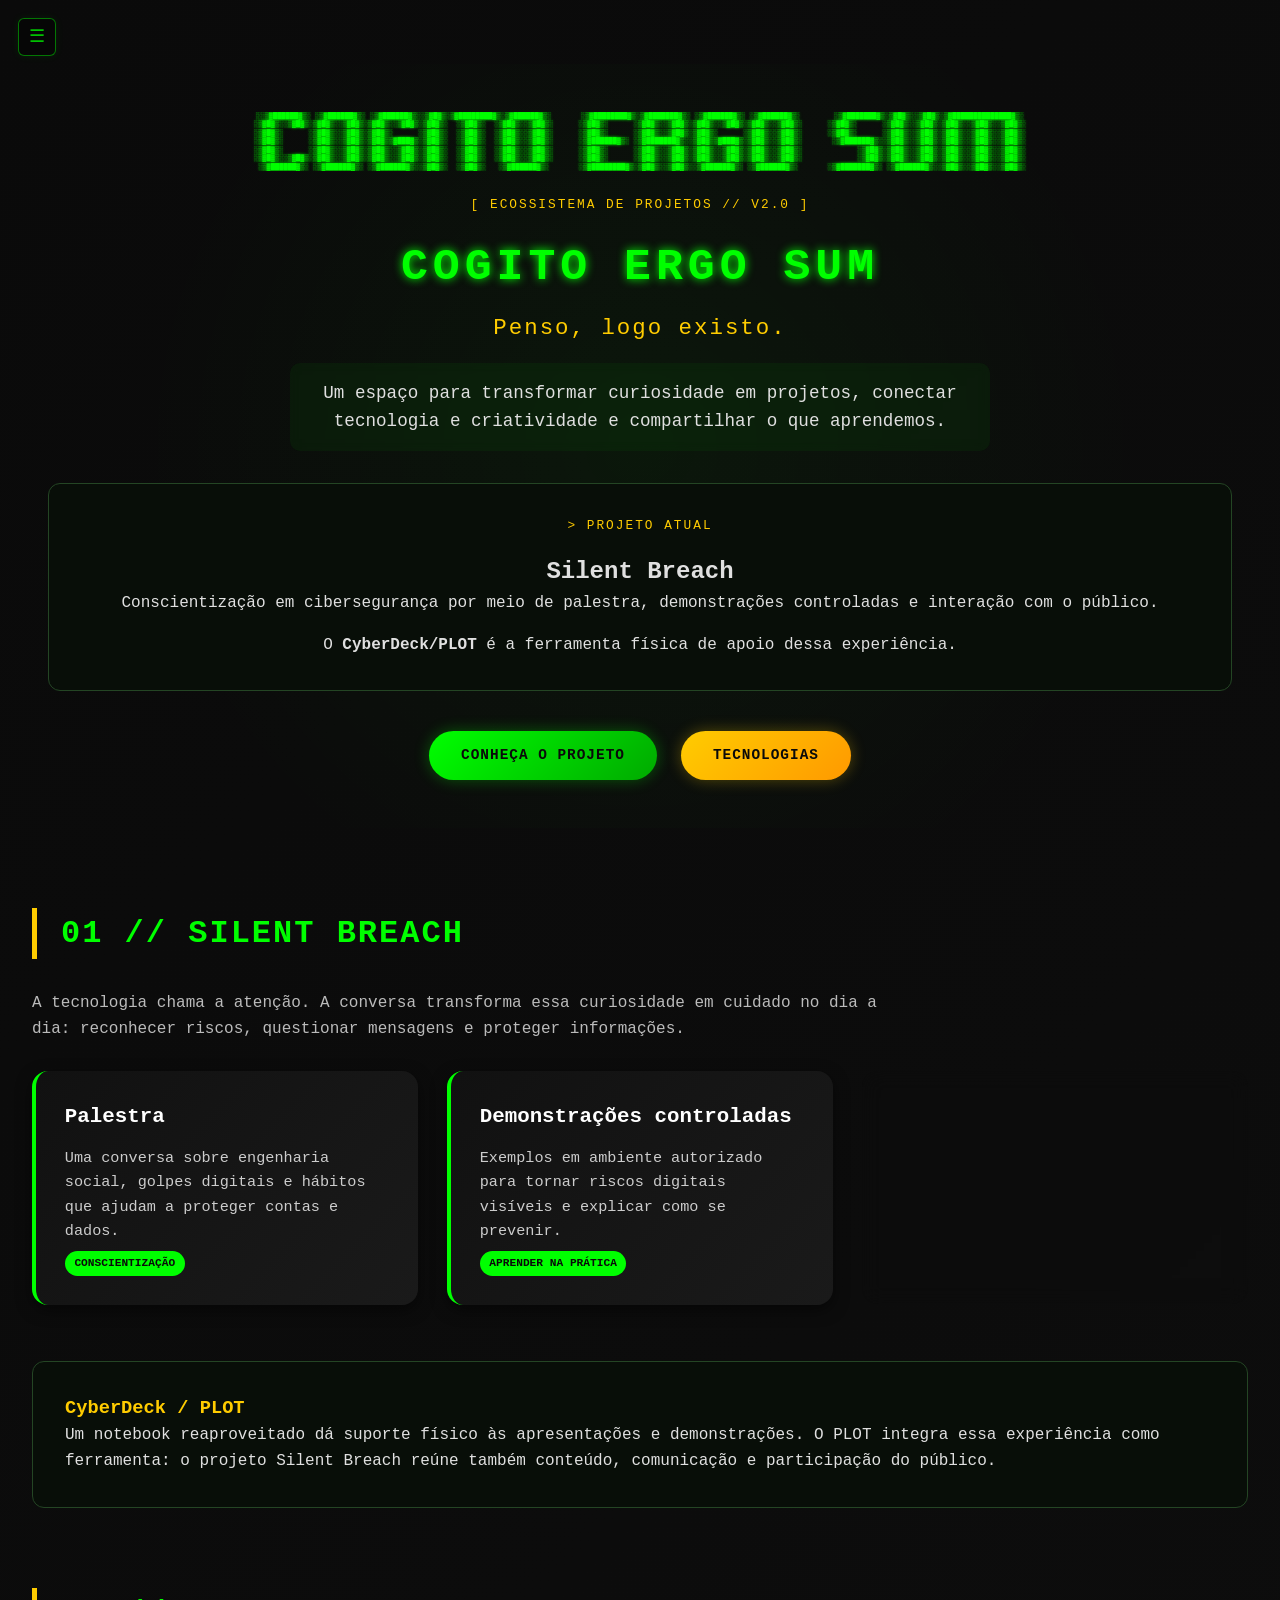
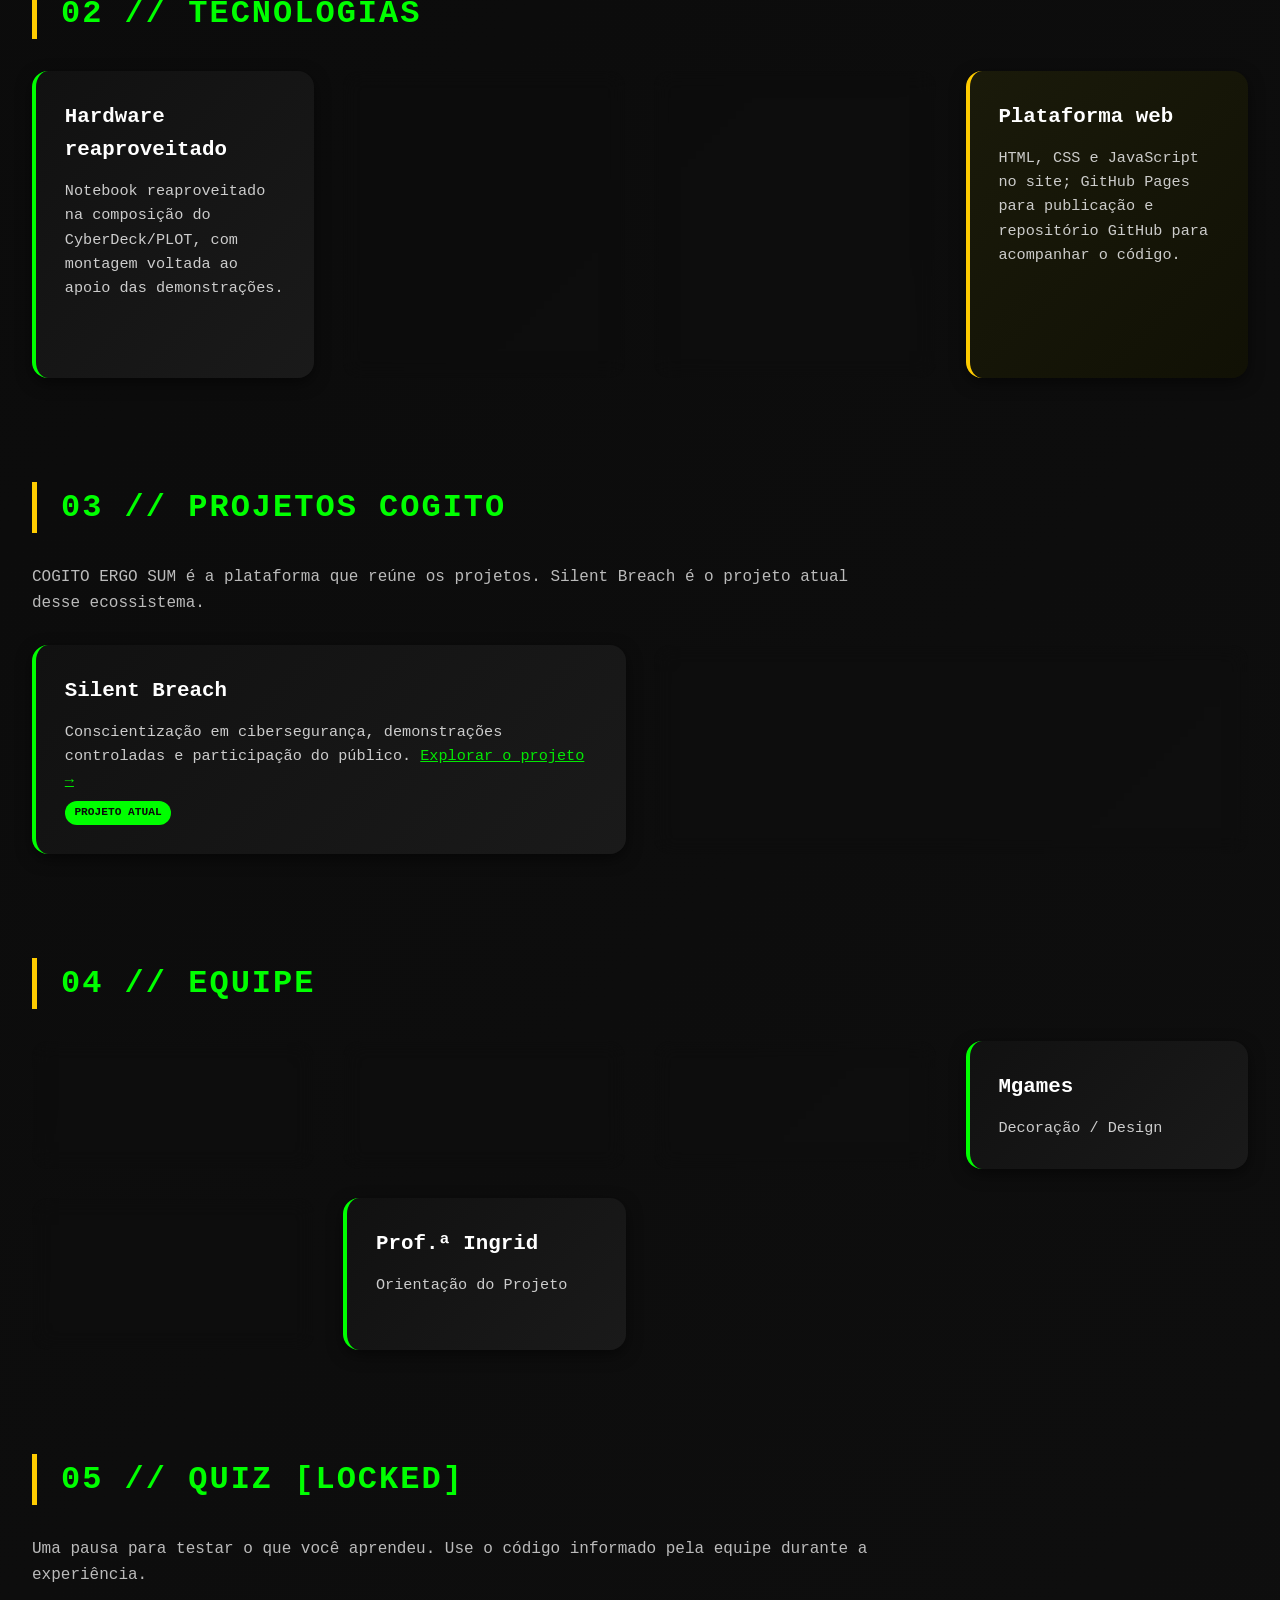
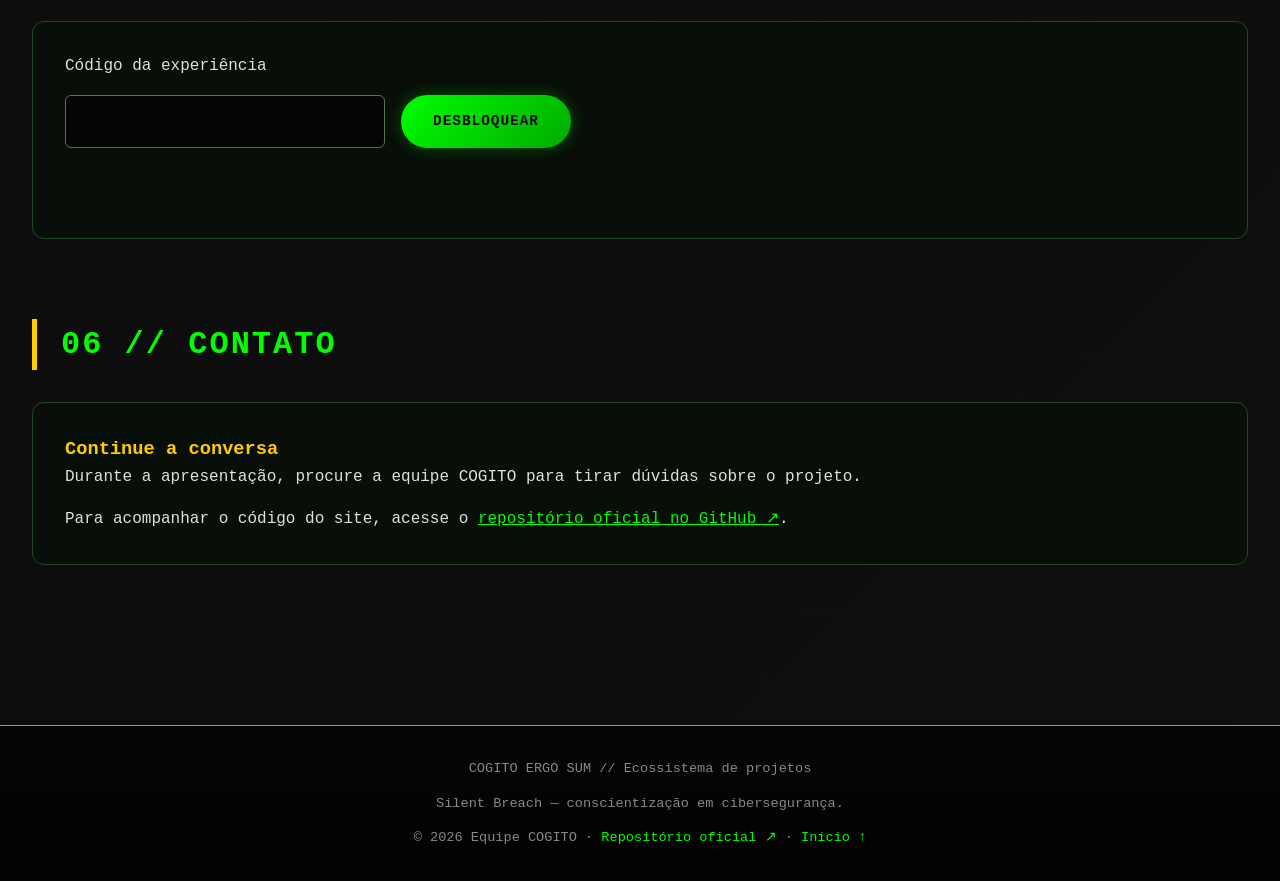
==== commit 6f5a1f86: "index.html" ====
--- a/index.html
+++ b/index.html
@@ -950,7 +950,7 @@
 <div class="sidebar-overlay" id="sidebarOverlay" aria-hidden="true"></div>
 <aside class="sidebar" id="sidebar" role="dialog" aria-modal="true" aria-label="Menu principal" inert>
 <div class="sidebar-header"><span>COGITO // MENU</span><button class="sidebar-close" id="sidebarClose" aria-label="Fechar menu">×</button></div>
-<nav class="sidebar-nav" aria-label="Seções"><a href="#home">&gt; Início</a><a href="#silent-breach">&gt; Silent Breach</a><a href="#projetos">&gt; Projetos COGITO</a><a href="#diario">&gt; Diário de Bordo</a><a href="#equipe">&gt; Equipe</a><a href="#quiz">&gt; Quiz <span class="menu-lock">[LOCKED]</span></a><a href="#contato">&gt; Contato</a></nav><div class="sidebar-footer">COGITO ERGO SUM<br><span>v2.0 // PENSAR. CRIAR. COMPARTILHAR.</span></div></aside>
+<nav class="sidebar-nav" aria-label="Seções"><a href="#home">&gt; Início</a><a href="#silent-breach">&gt; Silent Breach</a><a href="#projetos">&gt; Projetos COGITO</a><a href="diario.html">&gt; Diário de Bordo</a><a href="#equipe">&gt; Equipe</a><a href="#quiz">&gt; Quiz <span class="menu-lock">[LOCKED]</span></a><a href="#contato">&gt; Contato</a></nav><div class="sidebar-footer">COGITO ERGO SUM<br><span>v2.0 // PENSAR. CRIAR. COMPARTILHAR.</span></div></aside>
 <main id="main-content">
 <section id="home" tabindex="-1" aria-labelledby="hero-title"><div class="hero"><div class="ascii" aria-hidden="true"><pre>
 ░░▒▓██████▓▒░ ░▒▓██████▓▒░ ░▒▓██████▓▒░░▒▓█▓▒░▒▓████████▓▒░▒▓██████▓▒░       ░▒▓████████▓▒░▒▓███████▓▒░ ░▒▓██████▓▒░ ░▒▓██████▓▒░        ░▒▓███████▓▒░▒▓█▓▒░░▒▓█▓▒░▒▓██████████████▓▒░
@@ -965,7 +965,7 @@
 <p class="description">Um espaço para transformar curiosidade em projetos, conectar tecnologia e criatividade e compartilhar o que aprendemos.</p>
 <div class="terminal"><p class="eyebrow">&gt; PROJETO ATUAL</p><h2>Silent Breach</h2><p>Conscientização em cibersegurança por meio de palestra, demonstrações controladas e interação com o público.</p><p>O <strong>CyberDeck/PLOT</strong> é a ferramenta física de apoio dessa experiência.</p></div>
 <div class="buttons"><a class="btn green" href="#silent-breach">CONHEÇA O PROJETO</a><a class="btn yellow" href="#tecnologias">TECNOLOGIAS</a></div></div></section>
-<section id="silent-breach" aria-labelledby="title-silent-breach"><h2 class="section-title" id="title-silent-breach">01 // Silent Breach</h2><p class="intro">A tecnologia chama a atenção. A conversa transforma essa curiosidade em cuidado no dia a dia: reconhecer riscos, questionar mensagens e proteger informações.</p><div class="cards-container"><article class="card "><h3>Palestra</h3><p>Uma conversa sobre engenharia social, golpes digitais e hábitos que ajudam a proteger contas e dados.</p><span class="badge">CONSCIENTIZAÇÃO</span></article><article class="card "><h3>Demonstrações controladas</h3><p>Exemplos em ambiente autorizado para tornar riscos digitais visíveis e explicar como se prevenir.</p><span class="badge">APRENDER NA PRÁTICA</span></article><article class="card yellow"><h3>Interação com o público</h3><p>Perguntas, reflexão e um quiz para conectar os temas apresentados às decisões do cotidiano.</p><span class="badge">PARTICIPAÇÃO</span></article></div><div class="terminal"><h3>CyberDeck / PLOT</h3><p>Um notebook reaproveitado dá suporte físico às apresentações e demonstrações. O PLOT integra essa experiência como ferramenta: o projeto Silent Breach reúne também conteúdo, comunicação e participação do público.</p></div></section><section id="tecnologias" aria-labelledby="title-tecnologias"><h2 class="section-title" id="title-tecnologias">02 // Tecnologias</h2><div class="cards-container"><article class="card "><h3>Hardware reaproveitado</h3><p>Notebook reaproveitado na composição do CyberDeck/PLOT, com montagem voltada ao apoio das demonstrações.</p></article><article class="card "><h3>Kali Linux</h3><p>Ambiente de apoio ao estudo e às demonstrações de cibersegurança em cenários controlados.</p></article><article class="card "><h3>Ferramentas de demonstração</h3><p>Nmap, netcat e scripts personalizados, já citados na base do projeto, para explorar conceitos de rede em ambiente local autorizado.</p></article><article class="card yellow"><h3>Plataforma web</h3><p>HTML, CSS e JavaScript no site; GitHub Pages para publicação e repositório GitHub para acompanhar o código.</p></article></div></section><section id="projetos" aria-labelledby="title-projetos"><h2 class="section-title" id="title-projetos">03 // Projetos COGITO</h2><p class="intro">COGITO ERGO SUM é a plataforma que reúne os projetos. Silent Breach é o projeto atual desse ecossistema.</p><div class="cards-container"><article class="card "><h3>Silent Breach</h3><p>Conscientização em cibersegurança, demonstrações controladas e participação do público. <a href="#silent-breach">Explorar o projeto →</a></p><span class="badge">PROJETO ATUAL</span></article><article class="card yellow"><h3>Novos projetos</h3><p>Espaço reservado para futuras iniciativas. Detalhes serão publicados quando houver projetos definidos.</p><span class="badge">EM DESENVOLVIMENTO</span></article></div></section><section id="diario" aria-labelledby="title-diario"><h2 class="section-title" id="title-diario">04 // Diário de Bordo</h2><p class="intro">Um espaço para documentar o processo. Este resumo reúne o escopo atual e os registros que ainda precisam ser preenchidos pela equipe; não é um histórico de entregas concluídas.</p><ol class="log"><li><h3>[ CONTEXTO ATUAL ] Identidade</h3><p>COGITO como ecossistema, Silent Breach como projeto e CyberDeck/PLOT como ferramenta de apoio.</p></li><li><h3>[ A REGISTRAR ] Montagem e integração</h3><p>Espaço para documentar decisões de montagem do PLOT, ajustes e aprendizados, conforme forem confirmados pela equipe.</p></li><li><h3>[ A REGISTRAR ] Palestra e demonstrações</h3><p>Adicionar o roteiro validado, os cenários autorizados e as observações dos ensaios quando esses registros estiverem disponíveis.</p></li><li><h3>[ A REGISTRAR ] Aprendizados com o público</h3><p>Reunir dúvidas e reflexões após as interações, sem publicar dados pessoais dos participantes.</p></li></ol></section><section id="equipe" aria-labelledby="title-equipe"><h2 class="section-title" id="title-equipe">05 // Equipe</h2><div class="cards-container"><article class="card "><h3>Lucas</h3><p>Documentação / Palestra</p></article><article class="card "><h3>Diego</h3><p>Montagem do PLOT</p></article><article class="card "><h3>Felipe</h3><p>Montagem do PLOT</p></article><article class="card "><h3>Mgames</h3><p>Decoração / Design</p></article><article class="card "><h3>Miguel (GL)</h3><p>Arquitetura / Código / Integração</p></article><article class="card "><h3>Prof.ª Ingrid</h3><p>Orientação do Projeto</p></article></div></section><section id="quiz" aria-labelledby="title-quiz"><h2 class="section-title" id="title-quiz">06 // Quiz <span id="quizState">[LOCKED]</span></h2><p class="intro">Uma pausa para testar o que você aprendeu. Use o código informado pela equipe durante a experiência.</p><noscript><p>Ative o JavaScript para usar o menu e participar do quiz.</p></noscript><div class="terminal"><form id="unlockForm"><label for="accessCode">Código da experiência</label><div class="unlock-row"><input id="accessCode" type="text" autocomplete="off" spellcheck="false" required maxlength="80" aria-describedby="unlockStatus"><button class="btn green" type="submit">DESBLOQUEAR</button></div></form><p id="unlockStatus" class="status" role="status"></p><div id="quizContent" hidden><h3 id="quizHeading" tabindex="-1">Acesso liberado. Vamos pensar antes de clicar?</h3><form id="quizForm"><div id="questions"></div><button class="btn green" type="submit">CONFERIR RESPOSTAS</button><button class="btn yellow" type="button" id="resetQuiz">TENTAR NOVAMENTE</button></form><p id="quizResult" class="status" role="status" tabindex="-1"></p><button type="button" class="btn yellow" id="lockQuiz">BLOQUEAR QUIZ</button></div></div></section><section id="contato" aria-labelledby="title-contato"><h2 class="section-title" id="title-contato">07 // Contato</h2><div class="terminal"><h3>Continue a conversa</h3><p>Durante a apresentação, procure a equipe COGITO para tirar dúvidas sobre o projeto.</p><p>Para acompanhar o código do site, acesse o <a href="https://github.com/guel2111cruz-pixel/cogito-site" target="_blank" rel="noopener noreferrer">repositório oficial no GitHub ↗</a>.</p></div></section></main><footer><p>COGITO ERGO SUM // Ecossistema de projetos</p><p>Silent Breach — conscientização em cibersegurança.</p><p>© 2026 Equipe COGITO · <a href="https://github.com/guel2111cruz-pixel/cogito-site" target="_blank" rel="noopener noreferrer">Repositório oficial ↗</a> · <a href="#home">Início ↑</a></p></footer><button id="topBtn" aria-label="Voltar ao topo" title="Voltar ao topo">↑</button><script>
+<section id="silent-breach" aria-labelledby="title-silent-breach"><h2 class="section-title" id="title-silent-breach">01 // Silent Breach</h2><p class="intro">A tecnologia chama a atenção. A conversa transforma essa curiosidade em cuidado no dia a dia: reconhecer riscos, questionar mensagens e proteger informações.</p><div class="cards-container"><article class="card "><h3>Palestra</h3><p>Uma conversa sobre engenharia social, golpes digitais e hábitos que ajudam a proteger contas e dados.</p><span class="badge">CONSCIENTIZAÇÃO</span></article><article class="card "><h3>Demonstrações controladas</h3><p>Exemplos em ambiente autorizado para tornar riscos digitais visíveis e explicar como se prevenir.</p><span class="badge">APRENDER NA PRÁTICA</span></article><article class="card yellow"><h3>Interação com o público</h3><p>Perguntas, reflexão e um quiz para conectar os temas apresentados às decisões do cotidiano.</p><span class="badge">PARTICIPAÇÃO</span></article></div><div class="terminal"><h3>CyberDeck / PLOT</h3><p>Um notebook reaproveitado dá suporte físico às apresentações e demonstrações. O PLOT integra essa experiência como ferramenta: o projeto Silent Breach reúne também conteúdo, comunicação e participação do público.</p></div></section><section id="tecnologias" aria-labelledby="title-tecnologias"><h2 class="section-title" id="title-tecnologias">02 // Tecnologias</h2><div class="cards-container"><article class="card "><h3>Hardware reaproveitado</h3><p>Notebook reaproveitado na composição do CyberDeck/PLOT, com montagem voltada ao apoio das demonstrações.</p></article><article class="card "><h3>Kali Linux</h3><p>Ambiente de apoio ao estudo e às demonstrações de cibersegurança em cenários controlados.</p></article><article class="card "><h3>Ferramentas de demonstração</h3><p>Nmap, netcat e scripts personalizados, já citados na base do projeto, para explorar conceitos de rede em ambiente local autorizado.</p></article><article class="card yellow"><h3>Plataforma web</h3><p>HTML, CSS e JavaScript no site; GitHub Pages para publicação e repositório GitHub para acompanhar o código.</p></article></div></section><section id="projetos" aria-labelledby="title-projetos"><h2 class="section-title" id="title-projetos">03 // Projetos COGITO</h2><p class="intro">COGITO ERGO SUM é a plataforma que reúne os projetos. Silent Breach é o projeto atual desse ecossistema.</p><div class="cards-container"><article class="card "><h3>Silent Breach</h3><p>Conscientização em cibersegurança, demonstrações controladas e participação do público. <a href="#silent-breach">Explorar o projeto →</a></p><span class="badge">PROJETO ATUAL</span></article><article class="card yellow"><h3>Novos projetos</h3><p>Espaço reservado para futuras iniciativas. Detalhes serão publicados quando houver projetos definidos.</p><span class="badge">EM DESENVOLVIMENTO</span></article></div></section><section id="equipe" aria-labelledby="title-equipe"><h2 class="section-title" id="title-equipe">04 // Equipe</h2><div class="cards-container"><article class="card "><h3>Lucas</h3><p>Documentação / Palestra</p></article><article class="card "><h3>Diego</h3><p>Montagem do PLOT</p></article><article class="card "><h3>Felipe</h3><p>Montagem do PLOT</p></article><article class="card "><h3>Mgames</h3><p>Decoração / Design</p></article><article class="card "><h3>Miguel (GL)</h3><p>Arquitetura / Código / Integração</p></article><article class="card "><h3>Prof.ª Ingrid</h3><p>Orientação do Projeto</p></article></div></section><section id="quiz" aria-labelledby="title-quiz"><h2 class="section-title" id="title-quiz">05 // Quiz <span id="quizState">[LOCKED]</span></h2><p class="intro">Uma pausa para testar o que você aprendeu. Use o código informado pela equipe durante a experiência.</p><noscript><p>Ative o JavaScript para usar o menu e participar do quiz.</p></noscript><div class="terminal"><form id="unlockForm"><label for="accessCode">Código da experiência</label><div class="unlock-row"><input id="accessCode" type="text" autocomplete="off" spellcheck="false" required maxlength="80" aria-describedby="unlockStatus"><button class="btn green" type="submit">DESBLOQUEAR</button></div></form><p id="unlockStatus" class="status" role="status"></p><div id="quizContent" hidden><h3 id="quizHeading" tabindex="-1">Acesso liberado. Vamos pensar antes de clicar?</h3><form id="quizForm"><div id="questions"></div><button class="btn green" type="submit">CONFERIR RESPOSTAS</button><button class="btn yellow" type="button" id="resetQuiz">TENTAR NOVAMENTE</button></form><p id="quizResult" class="status" role="status" tabindex="-1"></p><button type="button" class="btn yellow" id="lockQuiz">BLOQUEAR QUIZ</button></div></div></section><section id="contato" aria-labelledby="title-contato"><h2 class="section-title" id="title-contato">06 // Contato</h2><div class="terminal"><h3>Continue a conversa</h3><p>Durante a apresentação, procure a equipe COGITO para tirar dúvidas sobre o projeto.</p><p>Para acompanhar o código do site, acesse o <a href="https://github.com/guel2111cruz-pixel/cogito-site" target="_blank" rel="noopener noreferrer">repositório oficial no GitHub ↗</a>.</p></div></section></main><footer><p>COGITO ERGO SUM // Ecossistema de projetos</p><p>Silent Breach — conscientização em cibersegurança.</p><p>© 2026 Equipe COGITO · <a href="https://github.com/guel2111cruz-pixel/cogito-site" target="_blank" rel="noopener noreferrer">Repositório oficial ↗</a> · <a href="#home">Início ↑</a></p></footer><button id="topBtn" aria-label="Voltar ao topo" title="Voltar ao topo">↑</button><script>
 'use strict';
 // EDITE AQUI o código distribuído ao público.
 // Barreira de experiência apenas: NÃO é segurança real. Código e respostas
@@ -1007,7 +1007,7 @@
     else if(!e.shiftKey && document.activeElement===last){e.preventDefault();first.focus();}
   }
 });
-sidebar.querySelectorAll('a').forEach(link=>link.addEventListener('click',()=>{
+sidebar.querySelectorAll('a[href^="#"]').forEach(link=>link.addEventListener('click',()=>{
   fecharMenu(false);
   const target=document.querySelector(link.getAttribute('href'));
   target.setAttribute('tabindex','-1');target.focus({preventScroll:true});
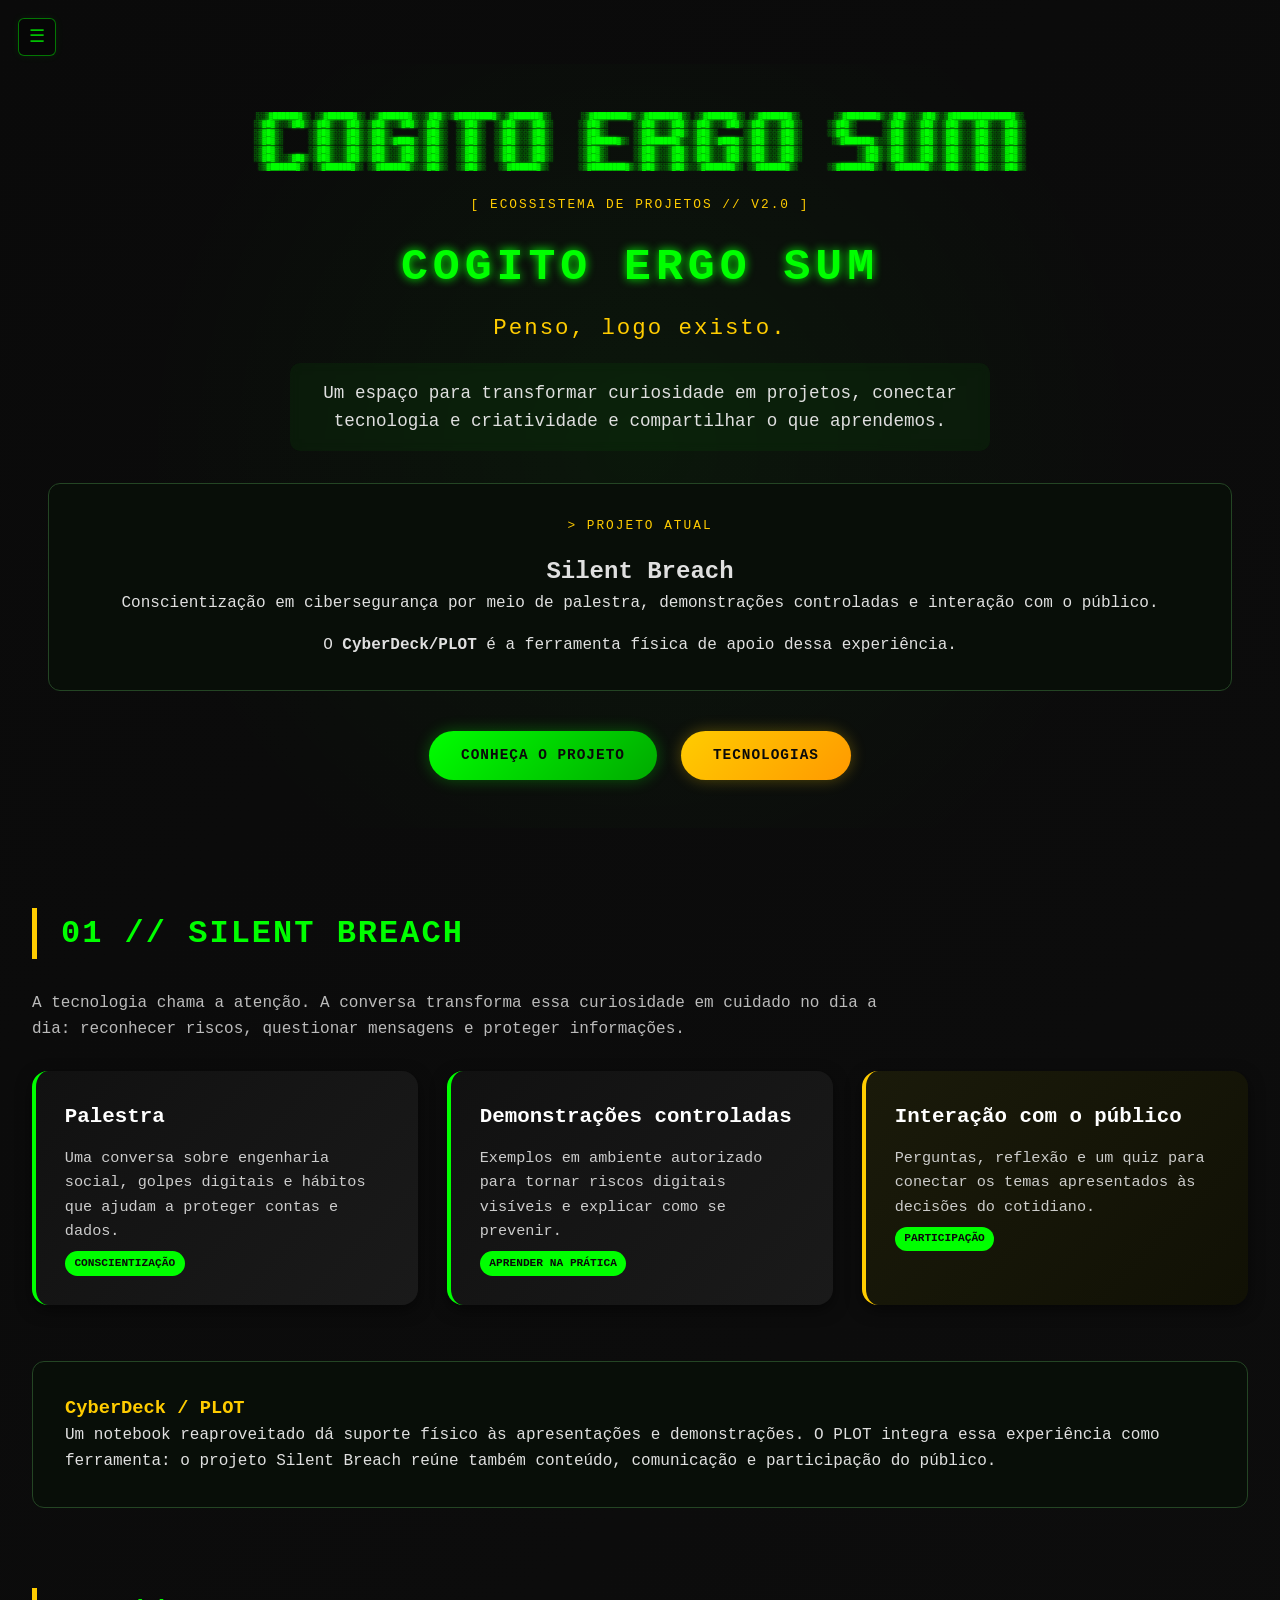
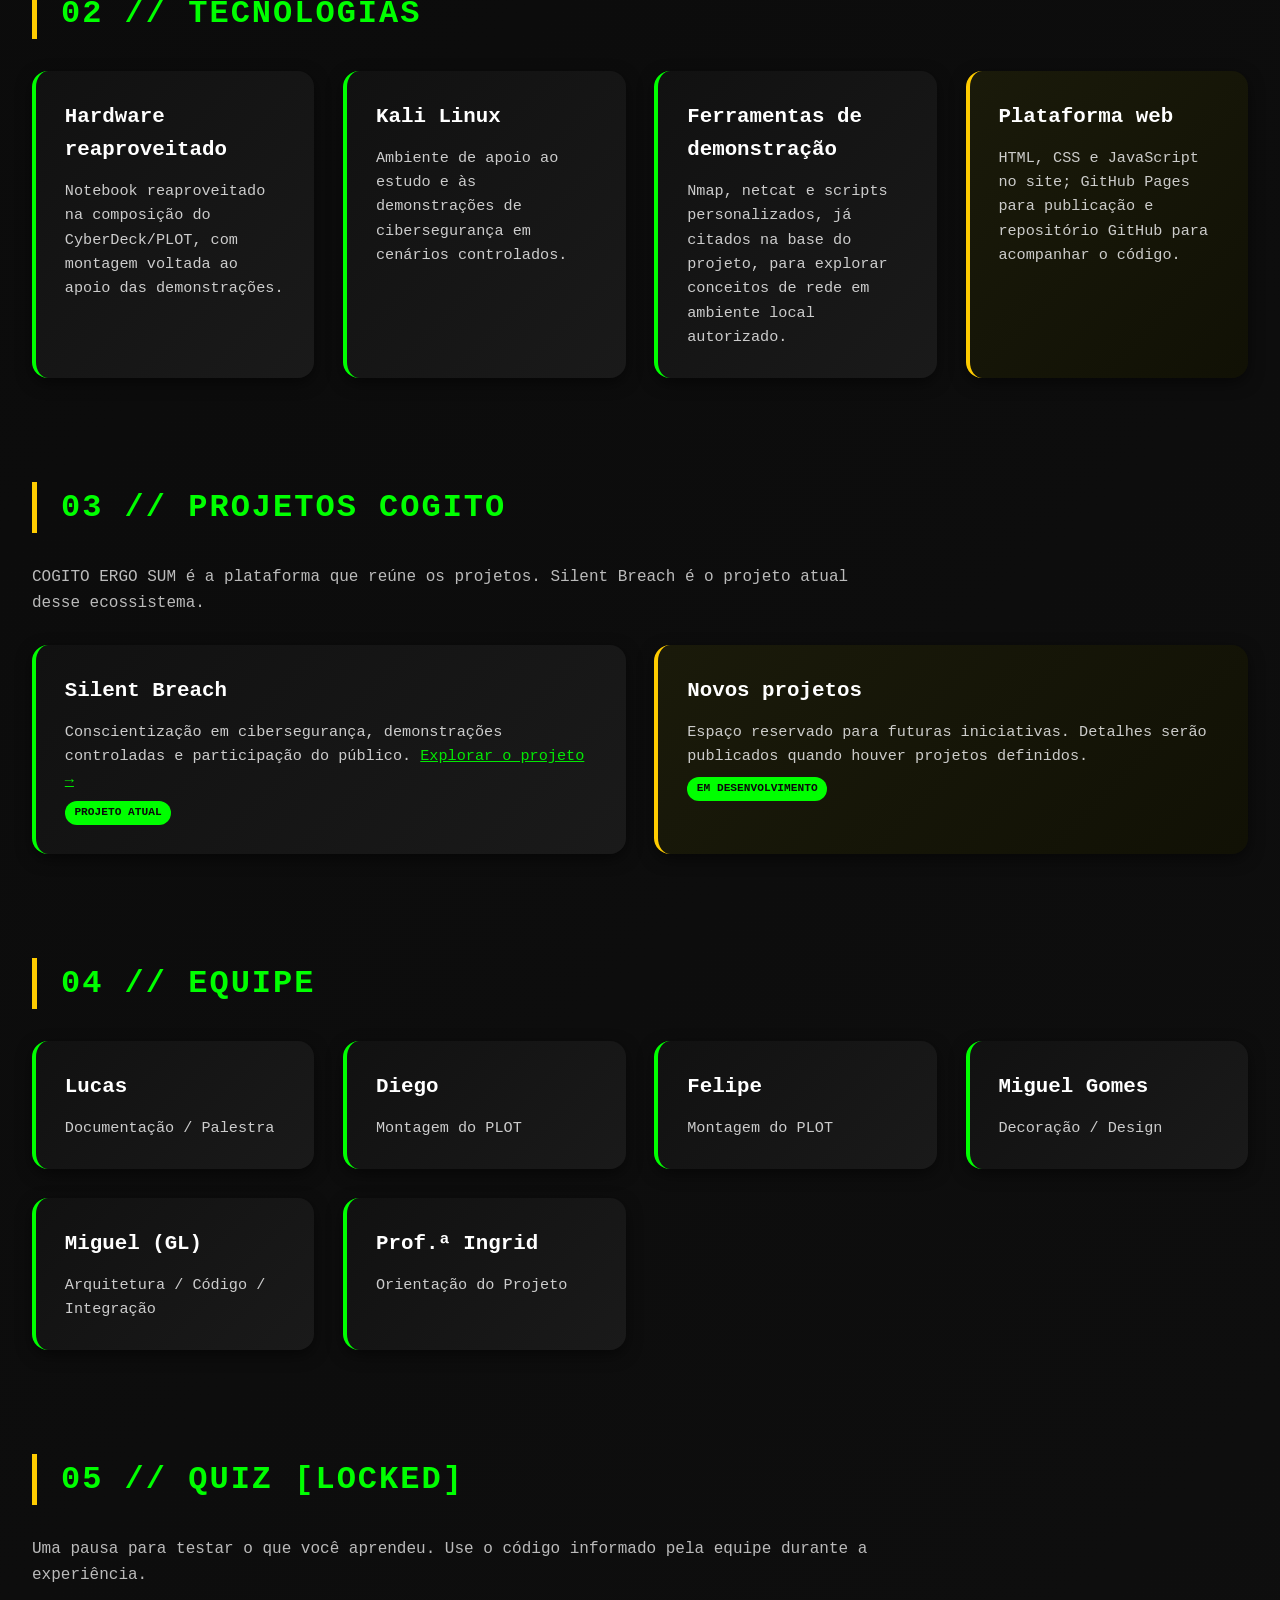
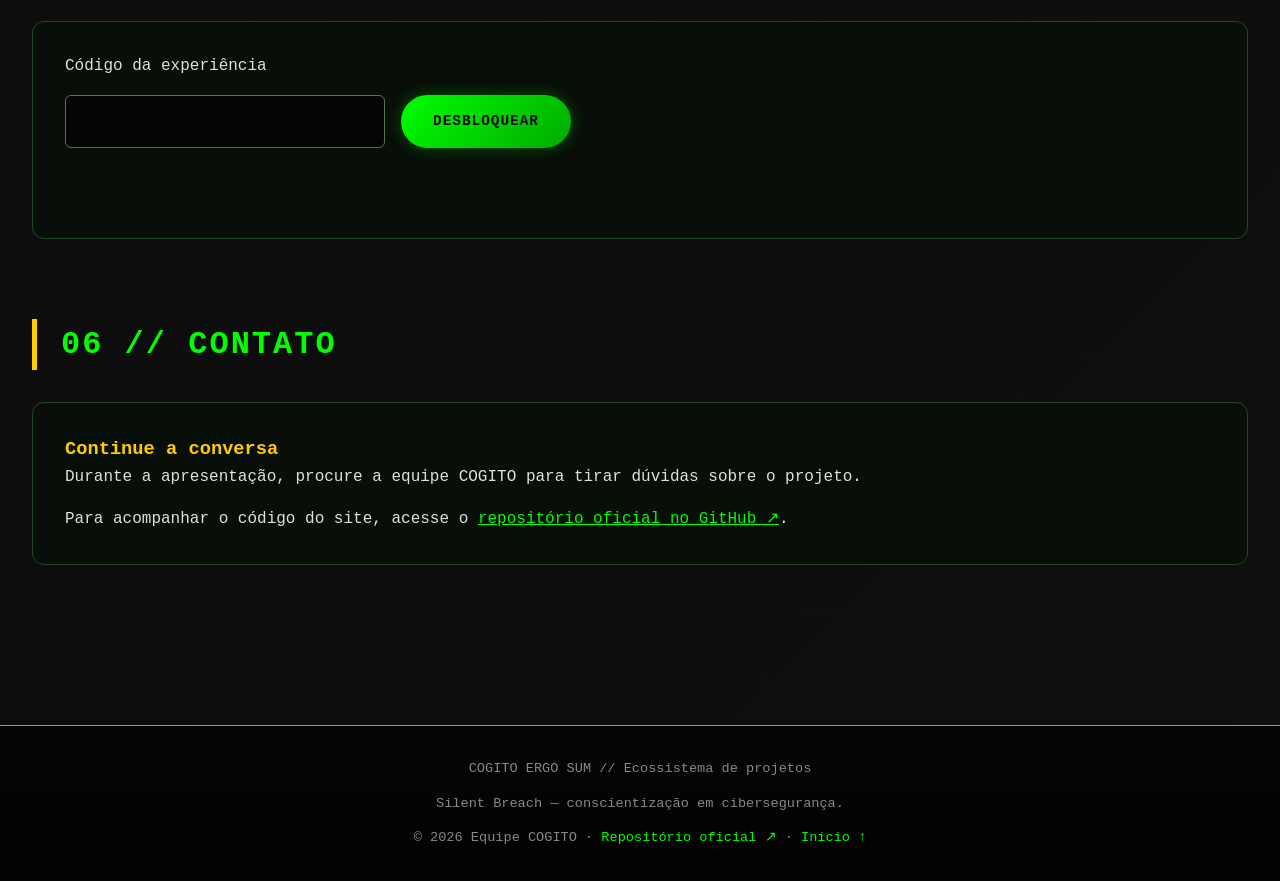
==== commit e31a68f1: "index.html" ====
--- a/index.html
+++ b/index.html
@@ -965,7 +965,7 @@
 <p class="description">Um espaço para transformar curiosidade em projetos, conectar tecnologia e criatividade e compartilhar o que aprendemos.</p>
 <div class="terminal"><p class="eyebrow">&gt; PROJETO ATUAL</p><h2>Silent Breach</h2><p>Conscientização em cibersegurança por meio de palestra, demonstrações controladas e interação com o público.</p><p>O <strong>CyberDeck/PLOT</strong> é a ferramenta física de apoio dessa experiência.</p></div>
 <div class="buttons"><a class="btn green" href="#silent-breach">CONHEÇA O PROJETO</a><a class="btn yellow" href="#tecnologias">TECNOLOGIAS</a></div></div></section>
-<section id="silent-breach" aria-labelledby="title-silent-breach"><h2 class="section-title" id="title-silent-breach">01 // Silent Breach</h2><p class="intro">A tecnologia chama a atenção. A conversa transforma essa curiosidade em cuidado no dia a dia: reconhecer riscos, questionar mensagens e proteger informações.</p><div class="cards-container"><article class="card "><h3>Palestra</h3><p>Uma conversa sobre engenharia social, golpes digitais e hábitos que ajudam a proteger contas e dados.</p><span class="badge">CONSCIENTIZAÇÃO</span></article><article class="card "><h3>Demonstrações controladas</h3><p>Exemplos em ambiente autorizado para tornar riscos digitais visíveis e explicar como se prevenir.</p><span class="badge">APRENDER NA PRÁTICA</span></article><article class="card yellow"><h3>Interação com o público</h3><p>Perguntas, reflexão e um quiz para conectar os temas apresentados às decisões do cotidiano.</p><span class="badge">PARTICIPAÇÃO</span></article></div><div class="terminal"><h3>CyberDeck / PLOT</h3><p>Um notebook reaproveitado dá suporte físico às apresentações e demonstrações. O PLOT integra essa experiência como ferramenta: o projeto Silent Breach reúne também conteúdo, comunicação e participação do público.</p></div></section><section id="tecnologias" aria-labelledby="title-tecnologias"><h2 class="section-title" id="title-tecnologias">02 // Tecnologias</h2><div class="cards-container"><article class="card "><h3>Hardware reaproveitado</h3><p>Notebook reaproveitado na composição do CyberDeck/PLOT, com montagem voltada ao apoio das demonstrações.</p></article><article class="card "><h3>Kali Linux</h3><p>Ambiente de apoio ao estudo e às demonstrações de cibersegurança em cenários controlados.</p></article><article class="card "><h3>Ferramentas de demonstração</h3><p>Nmap, netcat e scripts personalizados, já citados na base do projeto, para explorar conceitos de rede em ambiente local autorizado.</p></article><article class="card yellow"><h3>Plataforma web</h3><p>HTML, CSS e JavaScript no site; GitHub Pages para publicação e repositório GitHub para acompanhar o código.</p></article></div></section><section id="projetos" aria-labelledby="title-projetos"><h2 class="section-title" id="title-projetos">03 // Projetos COGITO</h2><p class="intro">COGITO ERGO SUM é a plataforma que reúne os projetos. Silent Breach é o projeto atual desse ecossistema.</p><div class="cards-container"><article class="card "><h3>Silent Breach</h3><p>Conscientização em cibersegurança, demonstrações controladas e participação do público. <a href="#silent-breach">Explorar o projeto →</a></p><span class="badge">PROJETO ATUAL</span></article><article class="card yellow"><h3>Novos projetos</h3><p>Espaço reservado para futuras iniciativas. Detalhes serão publicados quando houver projetos definidos.</p><span class="badge">EM DESENVOLVIMENTO</span></article></div></section><section id="equipe" aria-labelledby="title-equipe"><h2 class="section-title" id="title-equipe">04 // Equipe</h2><div class="cards-container"><article class="card "><h3>Lucas</h3><p>Documentação / Palestra</p></article><article class="card "><h3>Diego</h3><p>Montagem do PLOT</p></article><article class="card "><h3>Felipe</h3><p>Montagem do PLOT</p></article><article class="card "><h3>Mgames</h3><p>Decoração / Design</p></article><article class="card "><h3>Miguel (GL)</h3><p>Arquitetura / Código / Integração</p></article><article class="card "><h3>Prof.ª Ingrid</h3><p>Orientação do Projeto</p></article></div></section><section id="quiz" aria-labelledby="title-quiz"><h2 class="section-title" id="title-quiz">05 // Quiz <span id="quizState">[LOCKED]</span></h2><p class="intro">Uma pausa para testar o que você aprendeu. Use o código informado pela equipe durante a experiência.</p><noscript><p>Ative o JavaScript para usar o menu e participar do quiz.</p></noscript><div class="terminal"><form id="unlockForm"><label for="accessCode">Código da experiência</label><div class="unlock-row"><input id="accessCode" type="text" autocomplete="off" spellcheck="false" required maxlength="80" aria-describedby="unlockStatus"><button class="btn green" type="submit">DESBLOQUEAR</button></div></form><p id="unlockStatus" class="status" role="status"></p><div id="quizContent" hidden><h3 id="quizHeading" tabindex="-1">Acesso liberado. Vamos pensar antes de clicar?</h3><form id="quizForm"><div id="questions"></div><button class="btn green" type="submit">CONFERIR RESPOSTAS</button><button class="btn yellow" type="button" id="resetQuiz">TENTAR NOVAMENTE</button></form><p id="quizResult" class="status" role="status" tabindex="-1"></p><button type="button" class="btn yellow" id="lockQuiz">BLOQUEAR QUIZ</button></div></div></section><section id="contato" aria-labelledby="title-contato"><h2 class="section-title" id="title-contato">06 // Contato</h2><div class="terminal"><h3>Continue a conversa</h3><p>Durante a apresentação, procure a equipe COGITO para tirar dúvidas sobre o projeto.</p><p>Para acompanhar o código do site, acesse o <a href="https://github.com/guel2111cruz-pixel/cogito-site" target="_blank" rel="noopener noreferrer">repositório oficial no GitHub ↗</a>.</p></div></section></main><footer><p>COGITO ERGO SUM // Ecossistema de projetos</p><p>Silent Breach — conscientização em cibersegurança.</p><p>© 2026 Equipe COGITO · <a href="https://github.com/guel2111cruz-pixel/cogito-site" target="_blank" rel="noopener noreferrer">Repositório oficial ↗</a> · <a href="#home">Início ↑</a></p></footer><button id="topBtn" aria-label="Voltar ao topo" title="Voltar ao topo">↑</button><script>
+<section id="silent-breach" aria-labelledby="title-silent-breach"><h2 class="section-title" id="title-silent-breach">01 // Silent Breach</h2><p class="intro">A tecnologia chama a atenção. A conversa transforma essa curiosidade em cuidado no dia a dia: reconhecer riscos, questionar mensagens e proteger informações.</p><div class="cards-container"><article class="card "><h3>Palestra</h3><p>Uma conversa sobre engenharia social, golpes digitais e hábitos que ajudam a proteger contas e dados.</p><span class="badge">CONSCIENTIZAÇÃO</span></article><article class="card "><h3>Demonstrações controladas</h3><p>Exemplos em ambiente autorizado para tornar riscos digitais visíveis e explicar como se prevenir.</p><span class="badge">APRENDER NA PRÁTICA</span></article><article class="card yellow"><h3>Interação com o público</h3><p>Perguntas, reflexão e um quiz para conectar os temas apresentados às decisões do cotidiano.</p><span class="badge">PARTICIPAÇÃO</span></article></div><div class="terminal"><h3>CyberDeck / PLOT</h3><p>Um notebook reaproveitado dá suporte físico às apresentações e demonstrações. O PLOT integra essa experiência como ferramenta: o projeto Silent Breach reúne também conteúdo, comunicação e participação do público.</p></div></section><section id="tecnologias" aria-labelledby="title-tecnologias"><h2 class="section-title" id="title-tecnologias">02 // Tecnologias</h2><div class="cards-container"><article class="card "><h3>Hardware reaproveitado</h3><p>Notebook reaproveitado na composição do CyberDeck/PLOT, com montagem voltada ao apoio das demonstrações.</p></article><article class="card "><h3>Kali Linux</h3><p>Ambiente de apoio ao estudo e às demonstrações de cibersegurança em cenários controlados.</p></article><article class="card "><h3>Ferramentas de demonstração</h3><p>Nmap, netcat e scripts personalizados, já citados na base do projeto, para explorar conceitos de rede em ambiente local autorizado.</p></article><article class="card yellow"><h3>Plataforma web</h3><p>HTML, CSS e JavaScript no site; GitHub Pages para publicação e repositório GitHub para acompanhar o código.</p></article></div></section><section id="projetos" aria-labelledby="title-projetos"><h2 class="section-title" id="title-projetos">03 // Projetos COGITO</h2><p class="intro">COGITO ERGO SUM é a plataforma que reúne os projetos. Silent Breach é o projeto atual desse ecossistema.</p><div class="cards-container"><article class="card "><h3>Silent Breach</h3><p>Conscientização em cibersegurança, demonstrações controladas e participação do público. <a href="#silent-breach">Explorar o projeto →</a></p><span class="badge">PROJETO ATUAL</span></article><article class="card yellow"><h3>Novos projetos</h3><p>Espaço reservado para futuras iniciativas. Detalhes serão publicados quando houver projetos definidos.</p><span class="badge">EM DESENVOLVIMENTO</span></article></div></section><section id="equipe" aria-labelledby="title-equipe"><h2 class="section-title" id="title-equipe">04 // Equipe</h2><div class="cards-container"><article class="card "><h3>Lucas</h3><p>Documentação / Palestra</p></article><article class="card "><h3>Diego</h3><p>Montagem do PLOT</p></article><article class="card "><h3>Felipe</h3><p>Montagem do PLOT</p></article><article class="card "><h3>Miguel Gomes</h3><p>Decoração / Design</p></article><article class="card "><h3>Miguel (GL)</h3><p>Arquitetura / Código / Integração</p></article><article class="card "><h3>Prof.ª Ingrid</h3><p>Orientação do Projeto</p></article></div></section><section id="quiz" aria-labelledby="title-quiz"><h2 class="section-title" id="title-quiz">05 // Quiz <span id="quizState">[LOCKED]</span></h2><p class="intro">Uma pausa para testar o que você aprendeu. Use o código informado pela equipe durante a experiência.</p><noscript><p>Ative o JavaScript para usar o menu e participar do quiz.</p></noscript><div class="terminal"><form id="unlockForm"><label for="accessCode">Código da experiência</label><div class="unlock-row"><input id="accessCode" type="text" autocomplete="off" spellcheck="false" required maxlength="80" aria-describedby="unlockStatus"><button class="btn green" type="submit">DESBLOQUEAR</button></div></form><p id="unlockStatus" class="status" role="status"></p><div id="quizContent" hidden><h3 id="quizHeading" tabindex="-1">Acesso liberado. Vamos pensar antes de clicar?</h3><form id="quizForm"><div id="questions"></div><button class="btn green" type="submit">CONFERIR RESPOSTAS</button><button class="btn yellow" type="button" id="resetQuiz">TENTAR NOVAMENTE</button></form><p id="quizResult" class="status" role="status" tabindex="-1"></p><button type="button" class="btn yellow" id="lockQuiz">BLOQUEAR QUIZ</button></div></div></section><section id="contato" aria-labelledby="title-contato"><h2 class="section-title" id="title-contato">06 // Contato</h2><div class="terminal"><h3>Continue a conversa</h3><p>Durante a apresentação, procure a equipe COGITO para tirar dúvidas sobre o projeto.</p><p>Para acompanhar o código do site, acesse o <a href="https://github.com/guel2111cruz-pixel/cogito-site" target="_blank" rel="noopener noreferrer">repositório oficial no GitHub ↗</a>.</p></div></section></main><footer><p>COGITO ERGO SUM // Ecossistema de projetos</p><p>Silent Breach — conscientização em cibersegurança.</p><p>© 2026 Equipe COGITO · <a href="https://github.com/guel2111cruz-pixel/cogito-site" target="_blank" rel="noopener noreferrer">Repositório oficial ↗</a> · <a href="#home">Início ↑</a></p></footer><button id="topBtn" aria-label="Voltar ao topo" title="Voltar ao topo">↑</button><script>
 'use strict';
 // EDITE AQUI o código distribuído ao público.
 // Barreira de experiência apenas: NÃO é segurança real. Código e respostas
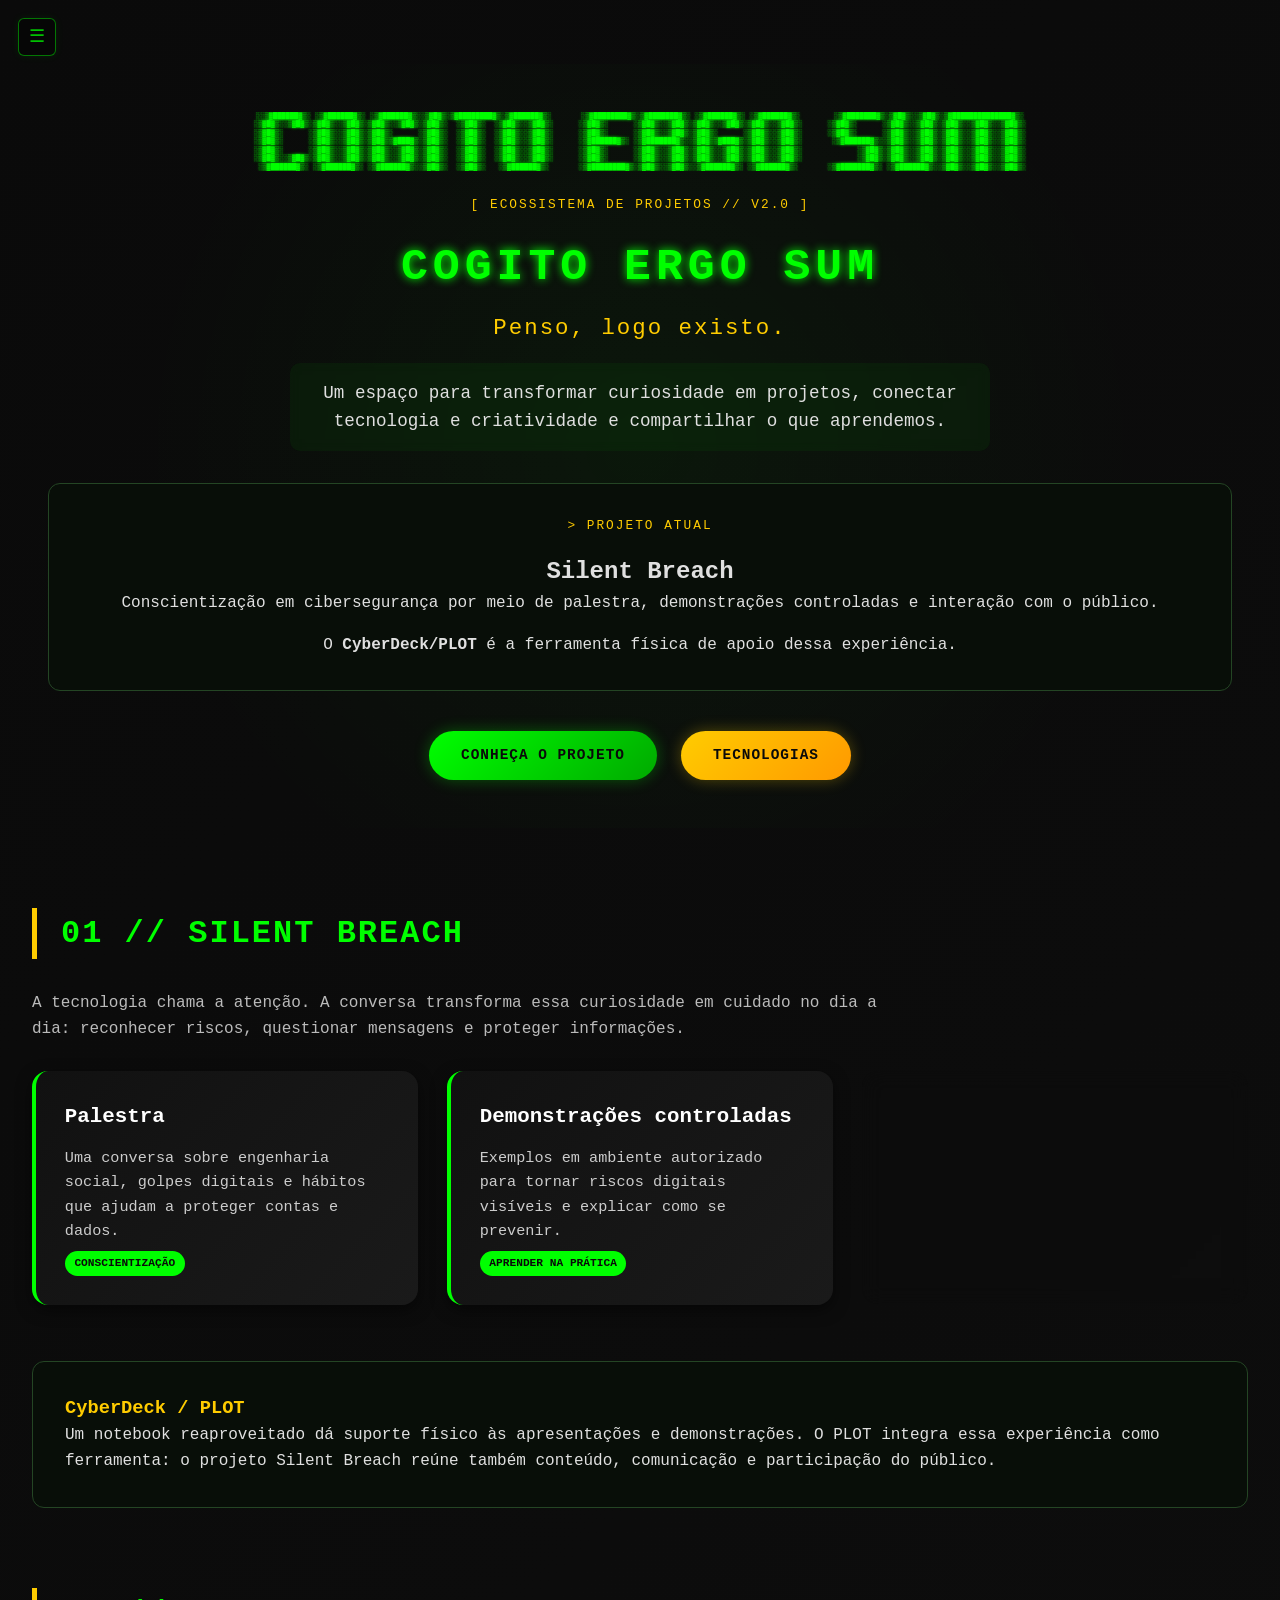
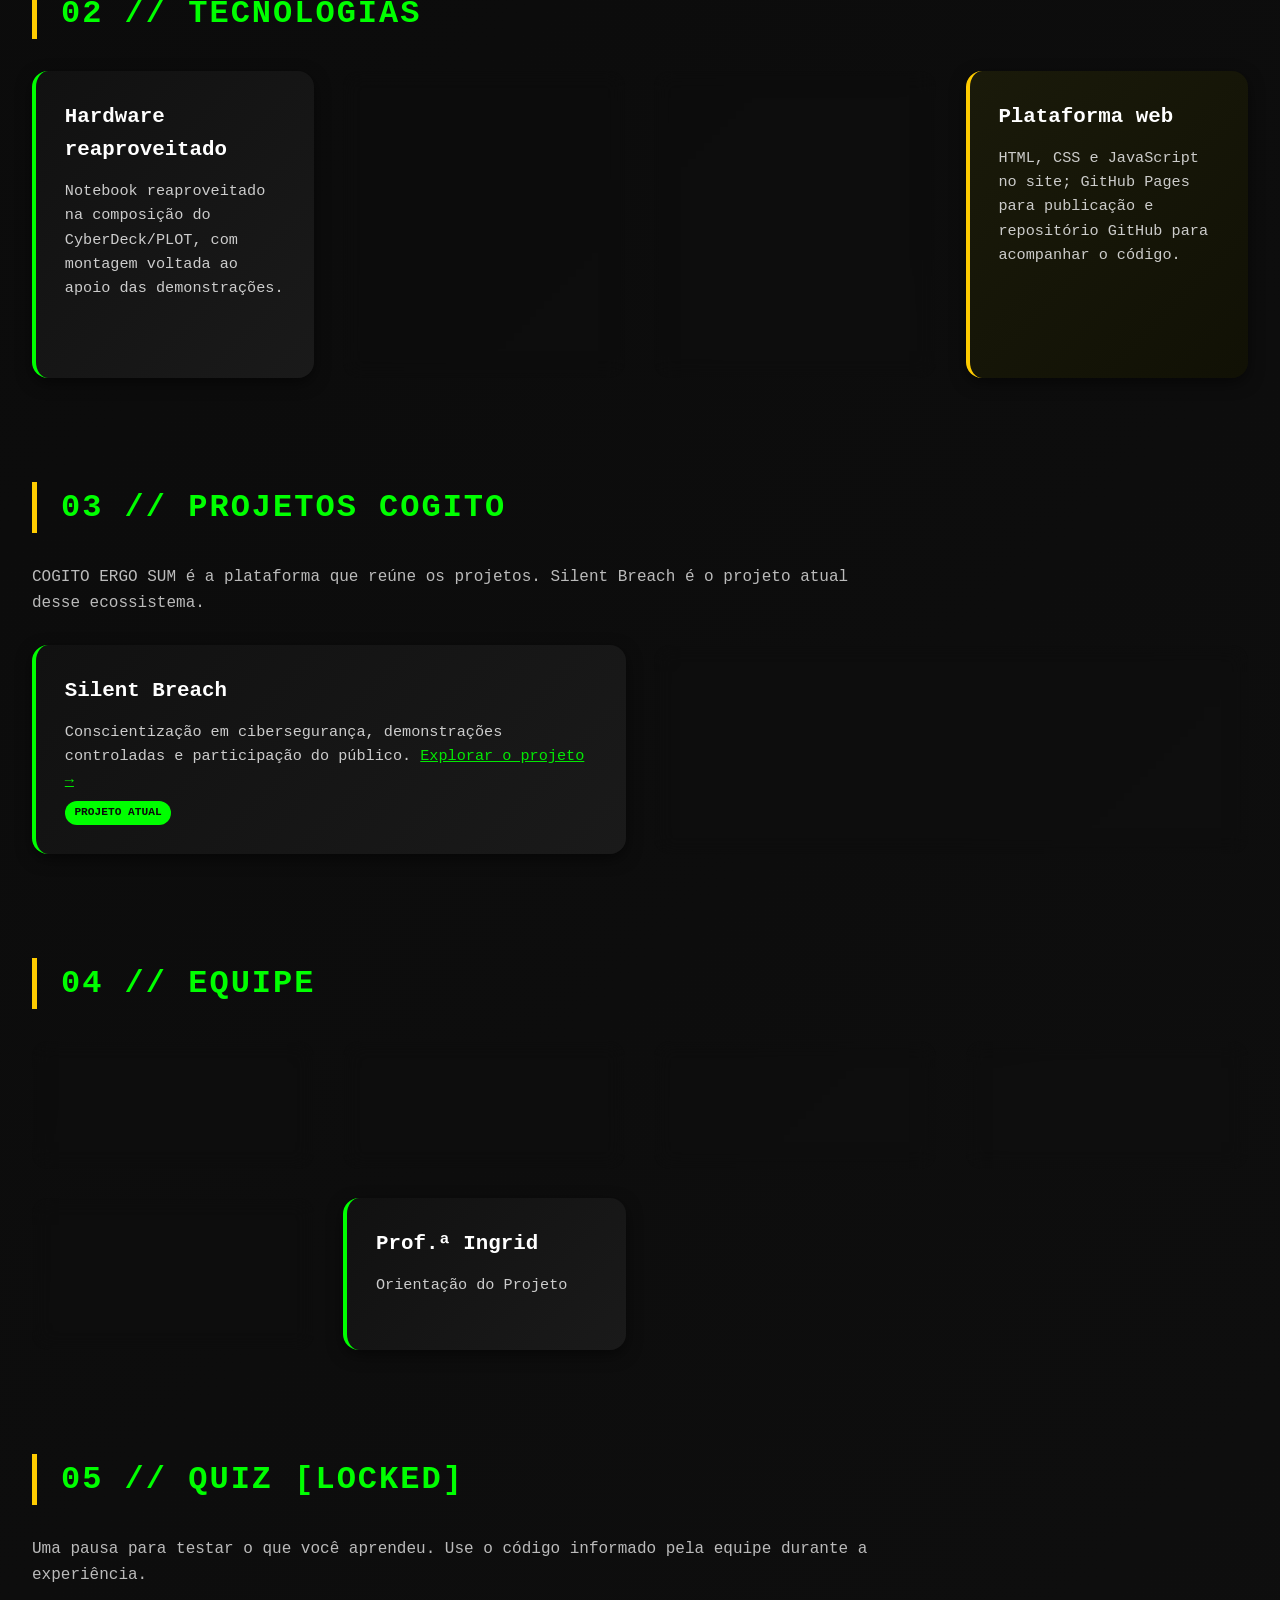
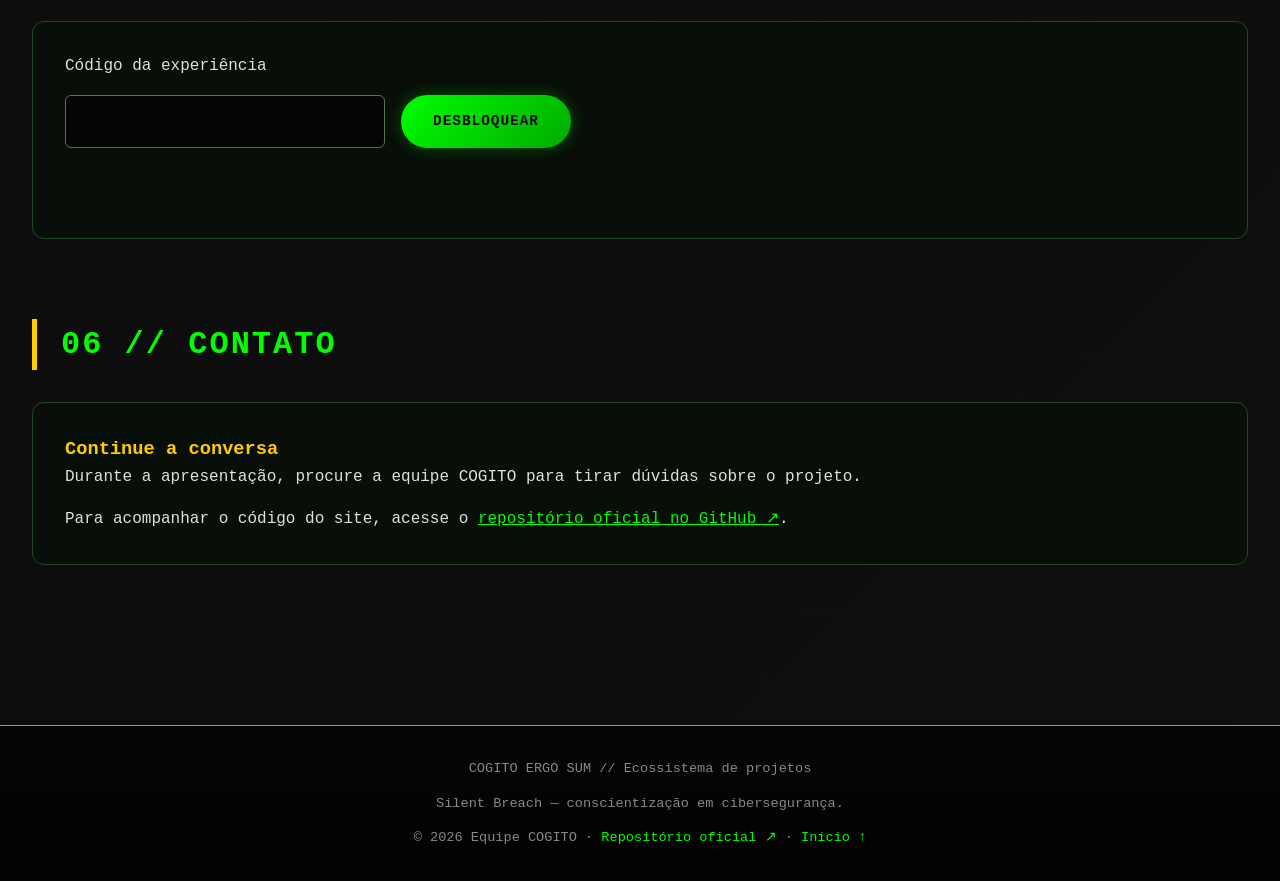
==== commit 98315b4f: "Add files via upload" ====
--- a/index.html
+++ b/index.html
@@ -1,1075 +1,1075 @@
-<!DOCTYPE html>
-<html lang="pt-br">
-
-<head>
-    <meta charset="UTF-8">
-
-    <meta
-        name="viewport"
-        content="width=device-width, initial-scale=1.0, viewport-fit=cover"
-    >
-
-    <meta
-        name="description"
-        content="COGITO ERGO SUM: ecossistema de projetos. Conheça Silent Breach, uma experiência de conscientização em cibersegurança."
-    >
-
-    <meta
-        name="author"
-        content="Miguel (GL) e Equipe COGITO"
-    >
-
-    <meta
-        name="theme-color"
-        content="#0a0a0a"
-    >
-
-    <title>COGITO ERGO SUM | Silent Breach</title>
-
-    <link
-        rel="icon"
-        type="image/svg+xml"
-        href="data:image/svg+xml,%3Csvg xmlns='http://www.w3.org/2000/svg' viewBox='0 0 100 100'%3E%3Ctext y='.9em' font-size='85' fill='%2300ff00'%3E⚡%3C/text%3E%3C/svg%3E"
-    >
-
-    <style>
-
-        /* ==================================================
-           CONFIGURAÇÃO GERAL
-           ================================================== */
-
-        * {
-            margin: 0;
-            padding: 0;
-            box-sizing: border-box;
-        }
-
-        html {
-            scroll-behavior: smooth;
-        }
-
-        body {
-            background:
-                linear-gradient(
-                    135deg,
-                    #0a0a0a 0%,
-                    #0f0f0f 100%
-                );
-
-            color: #e0e0e0;
-
-            font-family:
-                'Courier New',
-                'Fira Code',
-                'Source Code Pro',
-                monospace;
-
-            line-height: 1.6;
-        }
-
-
-        /* ==================================================
-           SCROLLBAR
-           ================================================== */
-
-        ::-webkit-scrollbar {
-            width: 8px;
-            height: 6px;
-        }
-
-        ::-webkit-scrollbar-track {
-            background: #1a1a1a;
-            border-radius: 10px;
-        }
-
-        ::-webkit-scrollbar-thumb {
-            background: #00ff00;
-            border-radius: 10px;
-        }
-
-        ::-webkit-scrollbar-thumb:hover {
-            background: #ffcc00;
-        }
-
-
-        /* ==================================================
-           BOTÃO DO MENU
-           ================================================== */
-
-        .menu-toggle {
-    position: fixed;
-    top: 18px;
-    left: 18px;
-    z-index: 1001;
-
-    width: 38px;
-    height: 38px;
-
-    display: flex;
-    align-items: center;
-    justify-content: center;
-
-    background: rgba(5, 5, 5, 0.55);
-    color: rgba(0, 255, 0, 0.75);
-
-    border: 1px solid rgba(0, 255, 0, 0.45);
-    border-radius: 6px;
-
-    font-family: inherit;
-    font-size: 1.1rem;
-
-    cursor: pointer;
-
-    backdrop-filter: blur(6px);
-
-    box-shadow: 0 0 8px rgba(0, 255, 0, 0.08);
-
-    transition:
-        transform 0.3s ease,
-        opacity 0.3s ease,
-        background 0.3s ease,
-        border-color 0.3s ease,
-        color 0.3s ease;
-}
-
-.menu-toggle:hover {
-    background: rgba(0, 255, 0, 0.08);
-    color: #00ff00;
-    border-color: #00ff00;
-
-    box-shadow: 0 0 12px rgba(0, 255, 0, 0.15);
-}
-
-/* Estado usado pelo JavaScript quando o usuário rola para baixo */
-.menu-toggle.hidden {
-    transform: translateY(-70px);
-    opacity: 0;
-    pointer-events: none;
-}
-
-        /* ==================================================
-           SIDEBAR
-           ================================================== */
-
-        .sidebar {
-            position: fixed;
-
-            top: 0;
-            left: -340px;
-
-            width: 320px;
-            max-width: 85vw;
-
-            height: 100vh;
-
-            background: rgba(5, 5, 5, 0.98);
-
-            border-right: 1px solid #00ff00;
-
-            z-index: 1100;
-
-            display: flex;
-            flex-direction: column;
-
-            transition: left 0.35s ease;
-
-            box-shadow:
-                10px 0 40px rgba(0, 255, 0, 0.08);
-        }
-
-        .sidebar.open {
-            left: 0;
-        }
-
-
-        /* ==================================================
-           CABEÇALHO DA SIDEBAR
-           ================================================== */
-
-        .sidebar-header {
-            display: flex;
-
-            align-items: center;
-            justify-content: space-between;
-
-            padding: 1.5rem;
-
-            color: #00ff00;
-
-            border-bottom:
-                1px solid rgba(0, 255, 0, 0.3);
-
-            font-weight: bold;
-
-            letter-spacing: 2px;
-        }
-
-        .sidebar-close {
-            background: transparent;
-
-            border: none;
-
-            color: #00ff00;
-
-            font-family: inherit;
-
-            font-size: 2rem;
-
-            cursor: pointer;
-
-            transition: 0.2s;
-        }
-
-        .sidebar-close:hover {
-            color: #ffcc00;
-
-            transform: scale(1.1);
-        }
-
-
-        /* ==================================================
-           LINKS DA SIDEBAR
-           ================================================== */
-
-        .sidebar-nav {
-            display: flex;
-
-            flex-direction: column;
-
-            padding: 1.5rem 0;
-        }
-
-        .sidebar-nav a {
-            color: #cfcfcf;
-
-            text-decoration: none;
-
-            padding: 0.9rem 1.5rem;
-
-            border-left:
-                3px solid transparent;
-
-            transition: 0.2s;
-
-            letter-spacing: 1px;
-        }
-
-        .sidebar-nav a:hover {
-            color: #00ff00;
-
-            background:
-                rgba(0, 255, 0, 0.05);
-
-            border-left-color: #00ff00;
-
-            padding-left: 1.8rem;
-        }
-
-        .menu-lock {
-            color: #ffcc00;
-
-            font-size: 0.7rem;
-        }
-
-
-        /* ==================================================
-           RODAPÉ DA SIDEBAR
-           ================================================== */
-
-        .sidebar-footer {
-            margin-top: auto;
-
-            padding: 1.5rem;
-
-            color: #666;
-
-            border-top:
-                1px solid #222;
-
-            font-size: 0.75rem;
-        }
-
-        .sidebar-footer span {
-            color: #ffcc00;
-        }
-
-
-        /* ==================================================
-           OVERLAY
-           ================================================== */
-
-        .sidebar-overlay {
-            position: fixed;
-
-            inset: 0;
-
-            background:
-                rgba(0, 0, 0, 0.65);
-
-            backdrop-filter: blur(3px);
-
-            z-index: 1050;
-
-            opacity: 0;
-
-            visibility: hidden;
-
-            transition: 0.3s;
-        }
-
-        .sidebar-overlay.active {
-            opacity: 1;
-
-            visibility: visible;
-        }
-
-
-        /* ==================================================
-           CONTEÚDO PRINCIPAL
-           ================================================== */
-
-        main {
-            max-width: 1400px;
-
-            margin: 0 auto;
-
-            padding: 2rem;
-
-            width: 100%;
-        }
-
-        section {
-            margin-bottom: 5rem;
-
-            scroll-margin-top: 40px;
-
-            animation:
-                fadeInUp 0.6s ease-out;
-        }
-
-        @keyframes fadeInUp {
-
-            from {
-                opacity: 0;
-
-                transform:
-                    translateY(30px);
-            }
-
-            to {
-                opacity: 1;
-
-                transform:
-                    translateY(0);
-            }
-
-        }
-
-
-        /* ==================================================
-           HERO
-           ================================================== */
-
-        .hero {
-            text-align: center;
-
-            padding: 3rem 1rem;
-
-            background:
-                radial-gradient(
-                    circle at center,
-                    rgba(0, 255, 0, 0.05) 0%,
-                    transparent 70%
-                );
-
-            border-radius: 20px;
-        }
-
-
-        /* ==================================================
-           ASCII
-           ================================================== */
-
-        .ascii pre {
-            color: #00ff00;
-
-            font-size: 0.55rem;
-
-            overflow-x: auto;
-
-            white-space: pre;
-
-            margin-bottom: 1.5rem;
-
-            line-height: 1.2;
-
-            text-shadow:
-                0 0 3px #00ff00;
-
-            animation:
-                glowPulse 3s infinite;
-        }
-
-        @keyframes glowPulse {
-
-            0%,
-            100% {
-                text-shadow:
-                    0 0 2px #00ff00;
-            }
-
-            50% {
-                text-shadow:
-                    0 0 8px #00ff00;
-            }
-
-        }
-
-
-        /* ==================================================
-           TÍTULOS
-           ================================================== */
-
-        h1 {
-            color: #00ff00;
-
-            font-size: 2.8rem;
-
-            text-align: center;
-
-            letter-spacing: 5px;
-
-            margin-bottom: 0.5rem;
-
-            text-shadow:
-                0 0 10px #00ff00;
-
-            animation:
-                glitch 3s infinite;
-        }
-
-        @keyframes glitch {
-
-            0%,
-            100% {
-                transform:
-                    skew(0deg, 0deg);
-
-                opacity: 1;
-            }
-
-            95% {
-                transform:
-                    skew(0deg, 0deg);
-
-                opacity: 1;
-            }
-
-            96% {
-                transform:
-                    skew(2deg, 1deg);
-
-                opacity: 0.9;
-            }
-
-            97% {
-                transform:
-                    skew(-1deg, -0.5deg);
-
-                opacity: 1;
-            }
-
-        }
-
-        .subtitle {
-            color: #ffcc00;
-
-            font-size: 1.4rem;
-
-            text-align: center;
-
-            margin-bottom: 1rem;
-
-            letter-spacing: 2px;
-        }
-
-        .description {
-            max-width: 700px;
-
-            margin: 1rem auto;
-
-            font-size: 1.1rem;
-
-            text-align: center;
-
-            background:
-                rgba(0, 255, 0, 0.05);
-
-            padding: 1rem;
-
-            border-radius: 10px;
-
-            backdrop-filter: blur(5px);
-        }
-
-
-        /* ==================================================
-           BOTÕES
-           ================================================== */
-
-        .buttons {
-            margin-top: 2.5rem;
-
-            display: flex;
-
-            gap: 1.5rem;
-
-            justify-content: center;
-
-            flex-wrap: wrap;
-        }
-
-        .btn {
-            padding:
-                0.8rem 2rem;
-
-            text-decoration: none;
-
-            font-weight: bold;
-
-            border-radius: 50px;
-
-            transition:
-                all 0.3s ease;
-
-            cursor: pointer;
-
-            display: inline-block;
-
-            letter-spacing: 1px;
-
-            position: relative;
-
-            overflow: hidden;
-        }
-
-        .btn::before {
-            content: '';
-
-            position: absolute;
-
-            top: 50%;
-            left: 50%;
-
-            width: 0;
-            height: 0;
-
-            border-radius: 50%;
-
-            background:
-                rgba(255, 255, 255, 0.3);
-
-            transform:
-                translate(-50%, -50%);
-
-            transition:
-                width 0.6s,
-                height 0.6s;
-        }
-
-        .btn:active::before {
-            width: 300px;
-
-            height: 300px;
-        }
-
-        .btn.green {
-            background:
-                linear-gradient(
-                    135deg,
-                    #00ff00,
-                    #00aa00
-                );
-
-            color: #0a0a0a;
-
-            box-shadow:
-                0 0 15px rgba(0, 255, 0, 0.3);
-        }
-
-        .btn.green:hover {
-            transform:
-                translateY(-2px);
-
-            box-shadow:
-                0 0 25px rgba(0, 255, 0, 0.6);
-        }
-
-        .btn.yellow {
-            background:
-                linear-gradient(
-                    135deg,
-                    #ffcc00,
-                    #ff9900
-                );
-
-            color: #0a0a0a;
-
-            box-shadow:
-                0 0 15px rgba(255, 204, 0, 0.3);
-        }
-
-        .btn.yellow:hover {
-            transform:
-                translateY(-2px);
-
-            box-shadow:
-                0 0 25px rgba(255, 204, 0, 0.6);
-        }
-
-
-        /* ==================================================
-           TÍTULOS DAS SEÇÕES
-           ================================================== */
-
-        .section-title {
-            color: #00ff00;
-
-            font-size: 2rem;
-
-            margin-bottom: 2rem;
-
-            border-left:
-                5px solid #ffcc00;
-
-            padding-left: 1.5rem;
-
-            text-transform: uppercase;
-
-            letter-spacing: 2px;
-        }
-
-
-        /* ==================================================
-           CARDS
-           ================================================== */
-
-        .cards-container {
-            display: flex;
-
-            gap: 1.8rem;
-
-            overflow-x: auto;
-
-            scroll-snap-type:
-                x mandatory;
-
-            padding-bottom: 1.5rem;
-
-            cursor: grab;
-        }
-
-        .cards-container:active {
-            cursor: grabbing;
-        }
-
-        .card {
-            min-width: 300px;
-
-            background:
-                linear-gradient(
-                    135deg,
-                    #111,
-                    #1a1a1a
-                );
-
-            border-radius: 16px;
-
-            padding: 1.8rem;
-
-            scroll-snap-align: start;
-
-            transition:
-                all 0.3s cubic-bezier(
-                    0.4,
-                    0,
-                    0.2,
-                    1
-                );
-
-            border-left:
-                4px solid #00ff00;
-
-            box-shadow:
-                0 5px 15px rgba(0, 0, 0, 0.5);
-
-            backdrop-filter:
-                blur(10px);
-        }
-
-        .card:hover {
-            transform:
-                translateY(-8px)
-                scale(1.02);
-
-            box-shadow:
-                0 15px 30px rgba(0, 255, 0, 0.2);
-        }
-
-        .card.red {
-            border-left-color: #ff0000;
-
-            background:
-                linear-gradient(
-                    135deg,
-                    #1a0a0a,
-                    #110505
-                );
-        }
-
-        .card.yellow {
-            border-left-color: #ffcc00;
-
-            background:
-                linear-gradient(
-                    135deg,
-                    #1a1a0a,
-                    #111105
-                );
-        }
-
-        .card h3 {
-            color: #fff;
-
-            margin-bottom: 0.8rem;
-
-            font-size: 1.3rem;
-        }
-
-        .card p {
-            font-size: 0.95rem;
-
-            opacity: 0.9;
-        }
-
-        .badge {
-            display: inline-block;
-
-            background: #00ff00;
-
-            color: #0a0a0a;
-
-            padding:
-                0.2rem 0.6rem;
-
-            border-radius: 20px;
-
-            font-size: 0.7rem;
-
-            margin-top: 0.5rem;
-
-            font-weight: bold;
-        }
-
-
-        /* ==================================================
-           FOOTER
-           ================================================== */
-
-        footer {
-            background:
-                linear-gradient(
-                    180deg,
-                    #050505,
-                    #020202
-                );
-
-            text-align: center;
-
-            padding: 2rem;
-
-            font-size: 0.85rem;
-
-            color: #888;
-
-            border-top:
-                1px solid #00ff00;
-
-            margin-top: 3rem;
-        }
-
-        footer a {
-            color: #00ff00;
-
-            text-decoration: none;
-
-            transition: 0.3s;
-        }
-
-        footer a:hover {
-            color: #ffcc00;
-
-            text-shadow:
-                0 0 5px #ffcc00;
-        }
-
-
-        /* ==================================================
-           VOLTAR AO TOPO
-           ================================================== */
-
-        #topBtn {
-            position: fixed;
-
-            bottom: 25px;
-            right: 25px;
-
-            background: #00ff00;
-
-            color: #0a0a0a;
-
-            border: none;
-
-            border-radius: 50%;
-
-            width: 50px;
-            height: 50px;
-
-            font-size: 26px;
-
-            cursor: pointer;
-
-            display: none;
-
-            z-index: 99;
-
-            transition:
-                all 0.3s;
-
-            box-shadow:
-                0 0 15px rgba(0, 255, 0, 0.5);
-        }
-
-        #topBtn:hover {
-            transform:
-                scale(1.1);
-
-            background: #ffcc00;
-
-            box-shadow:
-                0 0 20px #ffcc00;
-        }
-
-
-        /* ==================================================
-           RESPONSIVIDADE
-           ================================================== */
-
-        @media (max-width: 768px) {
-
-            main {
-                padding: 1rem;
-            }
-
-            h1 {
-                font-size: 1.8rem;
-
-                letter-spacing: 2px;
-            }
-
-            .ascii pre {
-                font-size: 0.32rem;
-            }
-
-            .btn {
-                padding:
-                    0.5rem 1.2rem;
-
-                font-size: 0.8rem;
-            }
-
-            .card {
-                min-width: 260px;
-
-                padding: 1.2rem;
-            }
-
-            .section-title {
-                font-size: 1.4rem;
-            }
-
-            .description {
-                font-size: 0.9rem;
-            }
-
-            .menu-toggle {
-                top: 12px;
-                left: 12px;
-
-                width: 44px;
-                height: 44px;
-            }
-
-        }
-
-        @media (max-width: 480px) {
-
-            .ascii pre {
-                font-size: 0.24rem;
-            }
-
-            .card h3 {
-                font-size: 1rem;
-            }
-
-        }
-
-    
-/* V2: adaptações sobre o visual original. */
-[hidden]{display:none!important} a{color:#00ff00} button,input{font:inherit}
-:focus-visible{outline:2px solid #ffcc00;outline-offset:5px}
-.skip{position:fixed;top:-100px;left:70px;z-index:1200;background:#050505;padding:12px}.skip:focus{top:12px}
-main{padding-top:4rem}.sidebar{height:100dvh;overflow-y:auto;visibility:hidden}.sidebar.open{visibility:visible}
-.cards-container{display:grid;grid-template-columns:repeat(auto-fit,minmax(min(100%,260px),1fr));overflow:visible;cursor:auto}
-.card{min-width:0}.card:hover{transform:translateY(-4px)}
-.section-title{font-size:clamp(1.3rem,4vw,2rem)}h1{font-size:clamp(1.65rem,5vw,2.8rem);overflow-wrap:anywhere}
-.intro{max-width:850px;margin:0 0 1.8rem;color:#bbb}.terminal{border:1px solid #244524;background:#080e08;padding:clamp(1rem,4vw,2rem);border-radius:12px;margin-top:2rem}
-.terminal h3,.eyebrow{color:#ffcc00}.eyebrow{letter-spacing:2px;font-size:.8rem;margin-bottom:1rem}
-.terminal p+p{margin-top:1rem}.btn{border:0;font-family:inherit;font-size:.9rem}.status{color:#ffcc00;min-height:1.6em;margin:1rem 0}
-input[type=text]{background:#050505;color:#fff;border:1px solid #4d764d;border-radius:6px;padding:.8rem;width:min(100%,320px);text-transform:uppercase}
-.unlock-row{display:flex;gap:1rem;flex-wrap:wrap;margin-top:1rem}fieldset{border:1px solid #315031;padding:1.2rem;margin:1.5rem 0;min-width:0}legend{color:#ffcc00;padding:0 .5rem;font-weight:bold}
-.answer{display:flex;gap:.75rem;padding:.8rem;border-radius:6px;cursor:pointer}.answer:hover{background:#142014}.answer input{accent-color:#00ff00;flex-shrink:0}.feedback{margin-top:1rem;color:#ddd}
-.log{list-style:none;border-left:1px solid #00ff00;padding-left:1.5rem}.log li{padding:0 0 2rem}.log h3{color:#ffcc00}.log p{max-width:850px}
-footer p+p{margin-top:.8rem}body.menu-open{overflow:hidden}.ascii{max-width:100%;overflow:hidden}.ascii pre{font-size:clamp(2px,.55vw,8.8px);overflow:hidden}
-@media(max-width:600px){.hero{padding:2rem 0}.buttons{gap:1rem}.btn{padding:.8rem 1.2rem}.section-title{padding-left:.8rem;letter-spacing:1px}.card{padding:1.3rem}footer{padding:2rem 1rem 5rem}.sidebar-header{padding:1rem}.sidebar-nav{padding:.5rem 0}.sidebar-nav a{padding:.7rem 1rem}}
-@media(prefers-reduced-motion:reduce){html{scroll-behavior:auto}*,*::before,*::after{animation:none!important;transition:none!important}}
-</style>
-</head><body>
-<a class="skip" href="#home">Pular para o conteúdo</a>
-<button class="menu-toggle" id="menuToggle" aria-label="Abrir menu" aria-controls="sidebar" aria-expanded="false">☰</button>
-<div class="sidebar-overlay" id="sidebarOverlay" aria-hidden="true"></div>
-<aside class="sidebar" id="sidebar" role="dialog" aria-modal="true" aria-label="Menu principal" inert>
-<div class="sidebar-header"><span>COGITO // MENU</span><button class="sidebar-close" id="sidebarClose" aria-label="Fechar menu">×</button></div>
-<nav class="sidebar-nav" aria-label="Seções"><a href="#home">&gt; Início</a><a href="#silent-breach">&gt; Silent Breach</a><a href="#projetos">&gt; Projetos COGITO</a><a href="diario.html">&gt; Diário de Bordo</a><a href="#equipe">&gt; Equipe</a><a href="#quiz">&gt; Quiz <span class="menu-lock">[LOCKED]</span></a><a href="#contato">&gt; Contato</a></nav><div class="sidebar-footer">COGITO ERGO SUM<br><span>v2.0 // PENSAR. CRIAR. COMPARTILHAR.</span></div></aside>
-<main id="main-content">
-<section id="home" tabindex="-1" aria-labelledby="hero-title"><div class="hero"><div class="ascii" aria-hidden="true"><pre>
-░░▒▓██████▓▒░ ░▒▓██████▓▒░ ░▒▓██████▓▒░░▒▓█▓▒░▒▓████████▓▒░▒▓██████▓▒░       ░▒▓████████▓▒░▒▓███████▓▒░ ░▒▓██████▓▒░ ░▒▓██████▓▒░        ░▒▓███████▓▒░▒▓█▓▒░░▒▓█▓▒░▒▓██████████████▓▒░
-░▒▓█▓▒░░▒▓█▓▒░▒▓█▓▒░░▒▓█▓▒░▒▓█▓▒░░▒▓█▓▒░▒▓█▓▒░  ░▒▓█▓▒░  ░▒▓█▓▒░░▒▓█▓▒░      ░▒▓█▓▒░      ░▒▓█▓▒░░▒▓█▓▒░▒▓█▓▒░░▒▓█▓▒░▒▓█▓▒░░▒▓█▓▒░      ░▒▓█▓▒░      ░▒▓█▓▒░░▒▓█▓▒░▒▓█▓▒░░▒▓█▓▒░░▒▓█▓▒░
-░▒▓█▓▒░      ░▒▓█▓▒░░▒▓█▓▒░▒▓█▓▒░      ░▒▓█▓▒░  ░▒▓█▓▒░  ░▒▓█▓▒░░▒▓█▓▒░      ░▒▓█▓▒░      ░▒▓█▓▒░░▒▓█▓▒░▒▓█▓▒░      ░▒▓█▓▒░░▒▓█▓▒░      ░▒▓█▓▒░      ░▒▓█▓▒░░▒▓█▓▒░▒▓█▓▒░░▒▓█▓▒░░▒▓█▓▒░
-░▒▓█▓▒░      ░▒▓█▓▒░░▒▓█▓▒░▒▓█▓▒▒▓███▓▒░▒▓█▓▒░  ░▒▓█▓▒░  ░▒▓█▓▒░░▒▓█▓▒░      ░▒▓██████▓▒░ ░▒▓███████▓▒░░▒▓█▓▒▒▓███▓▒░▒▓█▓▒░░▒▓█▓▒░       ░▒▓██████▓▒░░▒▓█▓▒░░▒▓█▓▒░▒▓█▓▒░░▒▓█▓▒░░▒▓█▓▒░
-░▒▓█▓▒░      ░▒▓█▓▒░░▒▓█▓▒░▒▓█▓▒░░▒▓█▓▒░▒▓█▓▒░  ░▒▓█▓▒░  ░▒▓█▓▒░░▒▓█▓▒░      ░▒▓█▓▒░      ░▒▓█▓▒░░▒▓█▓▒░▒▓█▓▒░░▒▓█▓▒░▒▓█▓▒░░▒▓█▓▒░             ░▒▓█▓▒░▒▓█▓▒░░▒▓█▓▒░▒▓█▓▒░░▒▓█▓▒░░▒▓█▓▒░
-░▒▓█▓▒░░▒▓█▓▒░▒▓█▓▒░░▒▓█▓▒░▒▓█▓▒░░▒▓█▓▒░▒▓█▓▒░  ░▒▓█▓▒░  ░▒▓█▓▒░░▒▓█▓▒░      ░▒▓█▓▒░      ░▒▓█▓▒░░▒▓█▓▒░▒▓█▓▒░░▒▓█▓▒░▒▓█▓▒░░▒▓█▓▒░             ░▒▓█▓▒░▒▓█▓▒░░▒▓█▓▒░▒▓█▓▒░░▒▓█▓▒░░▒▓█▓▒░
- ░▒▓██████▓▒░ ░▒▓██████▓▒░ ░▒▓██████▓▒░░▒▓█▓▒░  ░▒▓█▓▒░   ░▒▓██████▓▒░       ░▒▓████████▓▒░▒▓█▓▒░░▒▓█▓▒░░▒▓██████▓▒░ ░▒▓██████▓▒░       ░▒▓███████▓▒░ ░▒▓██████▓▒░░▒▓█▓▒░░▒▓█▓▒░░▒▓█▓▒░
-</pre></div>
-<p class="eyebrow">[ ECOSSISTEMA DE PROJETOS // V2.0 ]</p><h1 id="hero-title">COGITO ERGO SUM</h1><p class="subtitle">Penso, logo existo.</p>
-<p class="description">Um espaço para transformar curiosidade em projetos, conectar tecnologia e criatividade e compartilhar o que aprendemos.</p>
-<div class="terminal"><p class="eyebrow">&gt; PROJETO ATUAL</p><h2>Silent Breach</h2><p>Conscientização em cibersegurança por meio de palestra, demonstrações controladas e interação com o público.</p><p>O <strong>CyberDeck/PLOT</strong> é a ferramenta física de apoio dessa experiência.</p></div>
-<div class="buttons"><a class="btn green" href="#silent-breach">CONHEÇA O PROJETO</a><a class="btn yellow" href="#tecnologias">TECNOLOGIAS</a></div></div></section>
-<section id="silent-breach" aria-labelledby="title-silent-breach"><h2 class="section-title" id="title-silent-breach">01 // Silent Breach</h2><p class="intro">A tecnologia chama a atenção. A conversa transforma essa curiosidade em cuidado no dia a dia: reconhecer riscos, questionar mensagens e proteger informações.</p><div class="cards-container"><article class="card "><h3>Palestra</h3><p>Uma conversa sobre engenharia social, golpes digitais e hábitos que ajudam a proteger contas e dados.</p><span class="badge">CONSCIENTIZAÇÃO</span></article><article class="card "><h3>Demonstrações controladas</h3><p>Exemplos em ambiente autorizado para tornar riscos digitais visíveis e explicar como se prevenir.</p><span class="badge">APRENDER NA PRÁTICA</span></article><article class="card yellow"><h3>Interação com o público</h3><p>Perguntas, reflexão e um quiz para conectar os temas apresentados às decisões do cotidiano.</p><span class="badge">PARTICIPAÇÃO</span></article></div><div class="terminal"><h3>CyberDeck / PLOT</h3><p>Um notebook reaproveitado dá suporte físico às apresentações e demonstrações. O PLOT integra essa experiência como ferramenta: o projeto Silent Breach reúne também conteúdo, comunicação e participação do público.</p></div></section><section id="tecnologias" aria-labelledby="title-tecnologias"><h2 class="section-title" id="title-tecnologias">02 // Tecnologias</h2><div class="cards-container"><article class="card "><h3>Hardware reaproveitado</h3><p>Notebook reaproveitado na composição do CyberDeck/PLOT, com montagem voltada ao apoio das demonstrações.</p></article><article class="card "><h3>Kali Linux</h3><p>Ambiente de apoio ao estudo e às demonstrações de cibersegurança em cenários controlados.</p></article><article class="card "><h3>Ferramentas de demonstração</h3><p>Nmap, netcat e scripts personalizados, já citados na base do projeto, para explorar conceitos de rede em ambiente local autorizado.</p></article><article class="card yellow"><h3>Plataforma web</h3><p>HTML, CSS e JavaScript no site; GitHub Pages para publicação e repositório GitHub para acompanhar o código.</p></article></div></section><section id="projetos" aria-labelledby="title-projetos"><h2 class="section-title" id="title-projetos">03 // Projetos COGITO</h2><p class="intro">COGITO ERGO SUM é a plataforma que reúne os projetos. Silent Breach é o projeto atual desse ecossistema.</p><div class="cards-container"><article class="card "><h3>Silent Breach</h3><p>Conscientização em cibersegurança, demonstrações controladas e participação do público. <a href="#silent-breach">Explorar o projeto →</a></p><span class="badge">PROJETO ATUAL</span></article><article class="card yellow"><h3>Novos projetos</h3><p>Espaço reservado para futuras iniciativas. Detalhes serão publicados quando houver projetos definidos.</p><span class="badge">EM DESENVOLVIMENTO</span></article></div></section><section id="equipe" aria-labelledby="title-equipe"><h2 class="section-title" id="title-equipe">04 // Equipe</h2><div class="cards-container"><article class="card "><h3>Lucas</h3><p>Documentação / Palestra</p></article><article class="card "><h3>Diego</h3><p>Montagem do PLOT</p></article><article class="card "><h3>Felipe</h3><p>Montagem do PLOT</p></article><article class="card "><h3>Miguel Gomes</h3><p>Decoração / Design</p></article><article class="card "><h3>Miguel (GL)</h3><p>Arquitetura / Código / Integração</p></article><article class="card "><h3>Prof.ª Ingrid</h3><p>Orientação do Projeto</p></article></div></section><section id="quiz" aria-labelledby="title-quiz"><h2 class="section-title" id="title-quiz">05 // Quiz <span id="quizState">[LOCKED]</span></h2><p class="intro">Uma pausa para testar o que você aprendeu. Use o código informado pela equipe durante a experiência.</p><noscript><p>Ative o JavaScript para usar o menu e participar do quiz.</p></noscript><div class="terminal"><form id="unlockForm"><label for="accessCode">Código da experiência</label><div class="unlock-row"><input id="accessCode" type="text" autocomplete="off" spellcheck="false" required maxlength="80" aria-describedby="unlockStatus"><button class="btn green" type="submit">DESBLOQUEAR</button></div></form><p id="unlockStatus" class="status" role="status"></p><div id="quizContent" hidden><h3 id="quizHeading" tabindex="-1">Acesso liberado. Vamos pensar antes de clicar?</h3><form id="quizForm"><div id="questions"></div><button class="btn green" type="submit">CONFERIR RESPOSTAS</button><button class="btn yellow" type="button" id="resetQuiz">TENTAR NOVAMENTE</button></form><p id="quizResult" class="status" role="status" tabindex="-1"></p><button type="button" class="btn yellow" id="lockQuiz">BLOQUEAR QUIZ</button></div></div></section><section id="contato" aria-labelledby="title-contato"><h2 class="section-title" id="title-contato">06 // Contato</h2><div class="terminal"><h3>Continue a conversa</h3><p>Durante a apresentação, procure a equipe COGITO para tirar dúvidas sobre o projeto.</p><p>Para acompanhar o código do site, acesse o <a href="https://github.com/guel2111cruz-pixel/cogito-site" target="_blank" rel="noopener noreferrer">repositório oficial no GitHub ↗</a>.</p></div></section></main><footer><p>COGITO ERGO SUM // Ecossistema de projetos</p><p>Silent Breach — conscientização em cibersegurança.</p><p>© 2026 Equipe COGITO · <a href="https://github.com/guel2111cruz-pixel/cogito-site" target="_blank" rel="noopener noreferrer">Repositório oficial ↗</a> · <a href="#home">Início ↑</a></p></footer><button id="topBtn" aria-label="Voltar ao topo" title="Voltar ao topo">↑</button><script>
-'use strict';
-// EDITE AQUI o código distribuído ao público.
-// Barreira de experiência apenas: NÃO é segurança real. Código e respostas
-// são visíveis no navegador. Não coloque segredos ou dados privados aqui.
-const QUIZ_ACCESS_CODE = 'COGITO2026';
-const menuToggle = document.getElementById('menuToggle');
-const sidebar = document.getElementById('sidebar');
-const sidebarClose = document.getElementById('sidebarClose');
-const overlay = document.getElementById('sidebarOverlay');
-const main = document.querySelector('main');
-const footer = document.querySelector('footer');
-const topBtn = document.getElementById('topBtn');
-function abrirMenu() {
-  sidebar.inert = false;
-  sidebar.classList.add('open'); overlay.classList.add('active');
-  menuToggle.classList.remove('hidden'); menuToggle.setAttribute('aria-expanded','true');
-  document.body.classList.add('menu-open');
-  main.inert = footer.inert = topBtn.inert = true;
-  sidebarClose.focus();
-}
-function fecharMenu(restore = true) {
-  sidebar.classList.remove('open'); overlay.classList.remove('active');
-  menuToggle.setAttribute('aria-expanded','false');
-  document.body.classList.remove('menu-open');
-  main.inert = footer.inert = topBtn.inert = false;
-  if (restore) menuToggle.focus({preventScroll:true});
-  sidebar.inert = true;
-}
-menuToggle.addEventListener('click',abrirMenu);
-sidebarClose.addEventListener('click',()=>fecharMenu());
-overlay.addEventListener('click',()=>fecharMenu());
-document.addEventListener('keydown',e=>{
-  if (!sidebar.classList.contains('open')) return;
-  if(e.key==='Escape') fecharMenu();
-  if(e.key==='Tab') {
-    const els = [...sidebar.querySelectorAll('button,a')];
-    const first=els[0],last=els[els.length-1];
-    if(e.shiftKey && document.activeElement===first){e.preventDefault();last.focus();}
-    else if(!e.shiftKey && document.activeElement===last){e.preventDefault();first.focus();}
-  }
-});
-sidebar.querySelectorAll('a[href^="#"]').forEach(link=>link.addEventListener('click',()=>{
-  fecharMenu(false);
-  const target=document.querySelector(link.getAttribute('href'));
-  target.setAttribute('tabindex','-1');target.focus({preventScroll:true});
-}));
-let ultimaPosicaoScroll = window.scrollY;
-window.addEventListener('scroll',()=>{
-  const atual=Math.max(0,window.scrollY);
-  if(!sidebar.classList.contains('open')) menuToggle.classList.toggle('hidden',atual>ultimaPosicaoScroll && atual>80);
-  ultimaPosicaoScroll=atual;
-  topBtn.style.display=atual>300?'block':'none';
-},{passive:true});
-menuToggle.addEventListener('focus',()=>menuToggle.classList.remove('hidden'));
-topBtn.addEventListener('click',()=>{
-  document.getElementById('home').focus({preventScroll:true});
-  window.scrollTo({top:0,behavior:matchMedia('(prefers-reduced-motion: reduce)').matches?'instant':'smooth'});
-});
-const questions = [
-  {q:'Uma mensagem urgente pede sua senha por um link. O que fazer?',a:['Abrir e preencher para evitar o bloqueio.','Verificar pelo aplicativo ou canal oficial, sem usar o link recebido.','Encaminhar o link para todos os contatos.'],correct:1,why:'Urgência pode ser uma técnica de engenharia social. Confirme a solicitação por um canal conhecido.'},
-  {q:'Qual hábito ajuda a proteger suas contas?',a:['Reutilizar uma senha em todos os serviços.','Usar somente sua data de nascimento.','Usar senhas únicas e ativar a autenticação em dois fatores.'],correct:2,why:'Senhas únicas limitam o impacto de vazamentos. Um segundo fator acrescenta proteção à conta.'},
-  {q:'O cadeado e o HTTPS garantem que uma página é confiável?',a:['Não. Indicam uma conexão criptografada, mas páginas falsas também podem usá-los.','Sim, qualquer página com cadeado é legítima.','Sim, desde que a página tenha um logotipo conhecido.'],correct:0,why:'Confira o endereço e o contexto. Uma conexão criptografada não comprova a legitimidade do site.'},
-  {q:'Alguém pede o código de verificação que chegou ao seu celular. Como agir?',a:['Enviar se a pessoa disser que é do suporte.','Não compartilhar e confirmar a situação pelo canal oficial.','Publicar o código para perguntar se é verdadeiro.'],correct:1,why:'Códigos de verificação podem liberar acesso à sua conta. Não os entregue a quem entra em contato pedindo esse dado.'},
-  {q:'Onde devem acontecer demonstrações de ferramentas de rede?',a:['Em qualquer rede próxima.','Em dispositivos de colegas sem avisar.','Em um ambiente controlado, com autorização e escopo definido.'],correct:2,why:'Demonstrações educativas precisam respeitar a autorização, os limites do ambiente e a privacidade.'}
-];
-const unlockForm=document.getElementById('unlockForm');
-const content=document.getElementById('quizContent');
-const quizForm=document.getElementById('quizForm');
-const result=document.getElementById('quizResult');
-const unlockStatus=document.getElementById('unlockStatus');
-let unlocked=false;
-const questionBox=document.getElementById('questions');
-questions.forEach((item,i)=>{
-  const field=document.createElement('fieldset');
-  const legend=document.createElement('legend');legend.textContent=`${i+1}. ${item.q}`;field.append(legend);
-  item.a.forEach((answer,j)=>{
-    const label=document.createElement('label');label.className='answer';
-    const radio=document.createElement('input');radio.type='radio';radio.name=`q${i}`;radio.value=j;radio.required=true;
-    const text=document.createElement('span');text.textContent=answer;label.append(radio,text);field.append(label);
-  });
-  const feedback=document.createElement('p');feedback.className='feedback';feedback.id=`feedback${i}`;feedback.hidden=true;field.append(feedback);questionBox.append(field);
-});
-function setState(label){document.getElementById('quizState').textContent=label;document.querySelector('.menu-lock').textContent=label;}
-function resetAnswers(){quizForm.reset();result.textContent='';document.querySelectorAll('.feedback').forEach(el=>{el.hidden=true;el.textContent='';});}
-unlockForm.addEventListener('submit',e=>{
-  e.preventDefault();
-  if(document.getElementById('accessCode').value.trim().toUpperCase()!==QUIZ_ACCESS_CODE.toUpperCase()){
-    unlockStatus.textContent='Código incorreto. Confira com a equipe e tente novamente.';return;
-  }
-  unlocked=true;unlockForm.hidden=true;content.hidden=false;unlockStatus.textContent='';setState('[UNLOCKED]');document.getElementById('quizHeading').focus();
-});
-quizForm.addEventListener('submit',e=>{
-  e.preventDefault();if(!unlocked)return;
-  const data=new FormData(quizForm);let score=0;
-  questions.forEach((item,i)=>{
-    const correct=Number(data.get(`q${i}`))===item.correct;if(correct)score++;
-    const feedback=document.getElementById(`feedback${i}`);feedback.hidden=false;
-    feedback.textContent=(correct?'✓ Correto. ':'↳ Revise: '+item.a[item.correct]+' ')+item.why;
-  });
-  result.textContent=`Você acertou ${score} de ${questions.length}. Confira as explicações de cada resposta e leve esses cuidados para o dia a dia.`;result.focus();
-});
-document.getElementById('resetQuiz').addEventListener('click',()=>{resetAnswers();quizForm.querySelector('input').focus();});
-document.getElementById('lockQuiz').addEventListener('click',()=>{
-  unlocked=false;resetAnswers();content.hidden=true;unlockForm.hidden=false;unlockForm.reset();setState('[LOCKED]');document.getElementById('accessCode').focus();
-});
-
-</script></body></html>
+<!DOCTYPE html>
+<html lang="pt-br">
+
+<head>
+    <meta charset="UTF-8">
+
+    <meta
+        name="viewport"
+        content="width=device-width, initial-scale=1.0, viewport-fit=cover"
+    >
+
+    <meta
+        name="description"
+        content="COGITO ERGO SUM: ecossistema de projetos. Conheça Silent Breach, uma experiência de conscientização em cibersegurança."
+    >
+
+    <meta
+        name="author"
+        content="Miguel (GL) e Equipe COGITO"
+    >
+
+    <meta
+        name="theme-color"
+        content="#0a0a0a"
+    >
+
+    <title>COGITO ERGO SUM | Silent Breach</title>
+
+    <link
+        rel="icon"
+        type="image/svg+xml"
+        href="data:image/svg+xml,%3Csvg xmlns='http://www.w3.org/2000/svg' viewBox='0 0 100 100'%3E%3Ctext y='.9em' font-size='85' fill='%2300ff00'%3E⚡%3C/text%3E%3C/svg%3E"
+    >
+
+    <style>
+
+        /* ==================================================
+           CONFIGURAÇÃO GERAL
+           ================================================== */
+
+        * {
+            margin: 0;
+            padding: 0;
+            box-sizing: border-box;
+        }
+
+        html {
+            scroll-behavior: smooth;
+        }
+
+        body {
+            background:
+                linear-gradient(
+                    135deg,
+                    #0a0a0a 0%,
+                    #0f0f0f 100%
+                );
+
+            color: #e0e0e0;
+
+            font-family:
+                'Courier New',
+                'Fira Code',
+                'Source Code Pro',
+                monospace;
+
+            line-height: 1.6;
+        }
+
+
+        /* ==================================================
+           SCROLLBAR
+           ================================================== */
+
+        ::-webkit-scrollbar {
+            width: 8px;
+            height: 6px;
+        }
+
+        ::-webkit-scrollbar-track {
+            background: #1a1a1a;
+            border-radius: 10px;
+        }
+
+        ::-webkit-scrollbar-thumb {
+            background: #00ff00;
+            border-radius: 10px;
+        }
+
+        ::-webkit-scrollbar-thumb:hover {
+            background: #ffcc00;
+        }
+
+
+        /* ==================================================
+           BOTÃO DO MENU
+           ================================================== */
+
+        .menu-toggle {
+    position: fixed;
+    top: 18px;
+    left: 18px;
+    z-index: 1001;
+
+    width: 38px;
+    height: 38px;
+
+    display: flex;
+    align-items: center;
+    justify-content: center;
+
+    background: rgba(5, 5, 5, 0.55);
+    color: rgba(0, 255, 0, 0.75);
+
+    border: 1px solid rgba(0, 255, 0, 0.45);
+    border-radius: 6px;
+
+    font-family: inherit;
+    font-size: 1.1rem;
+
+    cursor: pointer;
+
+    backdrop-filter: blur(6px);
+
+    box-shadow: 0 0 8px rgba(0, 255, 0, 0.08);
+
+    transition:
+        transform 0.3s ease,
+        opacity 0.3s ease,
+        background 0.3s ease,
+        border-color 0.3s ease,
+        color 0.3s ease;
+}
+
+.menu-toggle:hover {
+    background: rgba(0, 255, 0, 0.08);
+    color: #00ff00;
+    border-color: #00ff00;
+
+    box-shadow: 0 0 12px rgba(0, 255, 0, 0.15);
+}
+
+/* Estado usado pelo JavaScript quando o usuário rola para baixo */
+.menu-toggle.hidden {
+    transform: translateY(-70px);
+    opacity: 0;
+    pointer-events: none;
+}
+
+        /* ==================================================
+           SIDEBAR
+           ================================================== */
+
+        .sidebar {
+            position: fixed;
+
+            top: 0;
+            left: -340px;
+
+            width: 320px;
+            max-width: 85vw;
+
+            height: 100vh;
+
+            background: rgba(5, 5, 5, 0.98);
+
+            border-right: 1px solid #00ff00;
+
+            z-index: 1100;
+
+            display: flex;
+            flex-direction: column;
+
+            transition: left 0.35s ease;
+
+            box-shadow:
+                10px 0 40px rgba(0, 255, 0, 0.08);
+        }
+
+        .sidebar.open {
+            left: 0;
+        }
+
+
+        /* ==================================================
+           CABEÇALHO DA SIDEBAR
+           ================================================== */
+
+        .sidebar-header {
+            display: flex;
+
+            align-items: center;
+            justify-content: space-between;
+
+            padding: 1.5rem;
+
+            color: #00ff00;
+
+            border-bottom:
+                1px solid rgba(0, 255, 0, 0.3);
+
+            font-weight: bold;
+
+            letter-spacing: 2px;
+        }
+
+        .sidebar-close {
+            background: transparent;
+
+            border: none;
+
+            color: #00ff00;
+
+            font-family: inherit;
+
+            font-size: 2rem;
+
+            cursor: pointer;
+
+            transition: 0.2s;
+        }
+
+        .sidebar-close:hover {
+            color: #ffcc00;
+
+            transform: scale(1.1);
+        }
+
+
+        /* ==================================================
+           LINKS DA SIDEBAR
+           ================================================== */
+
+        .sidebar-nav {
+            display: flex;
+
+            flex-direction: column;
+
+            padding: 1.5rem 0;
+        }
+
+        .sidebar-nav a {
+            color: #cfcfcf;
+
+            text-decoration: none;
+
+            padding: 0.9rem 1.5rem;
+
+            border-left:
+                3px solid transparent;
+
+            transition: 0.2s;
+
+            letter-spacing: 1px;
+        }
+
+        .sidebar-nav a:hover {
+            color: #00ff00;
+
+            background:
+                rgba(0, 255, 0, 0.05);
+
+            border-left-color: #00ff00;
+
+            padding-left: 1.8rem;
+        }
+
+        .menu-lock {
+            color: #ffcc00;
+
+            font-size: 0.7rem;
+        }
+
+
+        /* ==================================================
+           RODAPÉ DA SIDEBAR
+           ================================================== */
+
+        .sidebar-footer {
+            margin-top: auto;
+
+            padding: 1.5rem;
+
+            color: #666;
+
+            border-top:
+                1px solid #222;
+
+            font-size: 0.75rem;
+        }
+
+        .sidebar-footer span {
+            color: #ffcc00;
+        }
+
+
+        /* ==================================================
+           OVERLAY
+           ================================================== */
+
+        .sidebar-overlay {
+            position: fixed;
+
+            inset: 0;
+
+            background:
+                rgba(0, 0, 0, 0.65);
+
+            backdrop-filter: blur(3px);
+
+            z-index: 1050;
+
+            opacity: 0;
+
+            visibility: hidden;
+
+            transition: 0.3s;
+        }
+
+        .sidebar-overlay.active {
+            opacity: 1;
+
+            visibility: visible;
+        }
+
+
+        /* ==================================================
+           CONTEÚDO PRINCIPAL
+           ================================================== */
+
+        main {
+            max-width: 1400px;
+
+            margin: 0 auto;
+
+            padding: 2rem;
+
+            width: 100%;
+        }
+
+        section {
+            margin-bottom: 5rem;
+
+            scroll-margin-top: 40px;
+
+            animation:
+                fadeInUp 0.6s ease-out;
+        }
+
+        @keyframes fadeInUp {
+
+            from {
+                opacity: 0;
+
+                transform:
+                    translateY(30px);
+            }
+
+            to {
+                opacity: 1;
+
+                transform:
+                    translateY(0);
+            }
+
+        }
+
+
+        /* ==================================================
+           HERO
+           ================================================== */
+
+        .hero {
+            text-align: center;
+
+            padding: 3rem 1rem;
+
+            background:
+                radial-gradient(
+                    circle at center,
+                    rgba(0, 255, 0, 0.05) 0%,
+                    transparent 70%
+                );
+
+            border-radius: 20px;
+        }
+
+
+        /* ==================================================
+           ASCII
+           ================================================== */
+
+        .ascii pre {
+            color: #00ff00;
+
+            font-size: 0.55rem;
+
+            overflow-x: auto;
+
+            white-space: pre;
+
+            margin-bottom: 1.5rem;
+
+            line-height: 1.2;
+
+            text-shadow:
+                0 0 3px #00ff00;
+
+            animation:
+                glowPulse 3s infinite;
+        }
+
+        @keyframes glowPulse {
+
+            0%,
+            100% {
+                text-shadow:
+                    0 0 2px #00ff00;
+            }
+
+            50% {
+                text-shadow:
+                    0 0 8px #00ff00;
+            }
+
+        }
+
+
+        /* ==================================================
+           TÍTULOS
+           ================================================== */
+
+        h1 {
+            color: #00ff00;
+
+            font-size: 2.8rem;
+
+            text-align: center;
+
+            letter-spacing: 5px;
+
+            margin-bottom: 0.5rem;
+
+            text-shadow:
+                0 0 10px #00ff00;
+
+            animation:
+                glitch 3s infinite;
+        }
+
+        @keyframes glitch {
+
+            0%,
+            100% {
+                transform:
+                    skew(0deg, 0deg);
+
+                opacity: 1;
+            }
+
+            95% {
+                transform:
+                    skew(0deg, 0deg);
+
+                opacity: 1;
+            }
+
+            96% {
+                transform:
+                    skew(2deg, 1deg);
+
+                opacity: 0.9;
+            }
+
+            97% {
+                transform:
+                    skew(-1deg, -0.5deg);
+
+                opacity: 1;
+            }
+
+        }
+
+        .subtitle {
+            color: #ffcc00;
+
+            font-size: 1.4rem;
+
+            text-align: center;
+
+            margin-bottom: 1rem;
+
+            letter-spacing: 2px;
+        }
+
+        .description {
+            max-width: 700px;
+
+            margin: 1rem auto;
+
+            font-size: 1.1rem;
+
+            text-align: center;
+
+            background:
+                rgba(0, 255, 0, 0.05);
+
+            padding: 1rem;
+
+            border-radius: 10px;
+
+            backdrop-filter: blur(5px);
+        }
+
+
+        /* ==================================================
+           BOTÕES
+           ================================================== */
+
+        .buttons {
+            margin-top: 2.5rem;
+
+            display: flex;
+
+            gap: 1.5rem;
+
+            justify-content: center;
+
+            flex-wrap: wrap;
+        }
+
+        .btn {
+            padding:
+                0.8rem 2rem;
+
+            text-decoration: none;
+
+            font-weight: bold;
+
+            border-radius: 50px;
+
+            transition:
+                all 0.3s ease;
+
+            cursor: pointer;
+
+            display: inline-block;
+
+            letter-spacing: 1px;
+
+            position: relative;
+
+            overflow: hidden;
+        }
+
+        .btn::before {
+            content: '';
+
+            position: absolute;
+
+            top: 50%;
+            left: 50%;
+
+            width: 0;
+            height: 0;
+
+            border-radius: 50%;
+
+            background:
+                rgba(255, 255, 255, 0.3);
+
+            transform:
+                translate(-50%, -50%);
+
+            transition:
+                width 0.6s,
+                height 0.6s;
+        }
+
+        .btn:active::before {
+            width: 300px;
+
+            height: 300px;
+        }
+
+        .btn.green {
+            background:
+                linear-gradient(
+                    135deg,
+                    #00ff00,
+                    #00aa00
+                );
+
+            color: #0a0a0a;
+
+            box-shadow:
+                0 0 15px rgba(0, 255, 0, 0.3);
+        }
+
+        .btn.green:hover {
+            transform:
+                translateY(-2px);
+
+            box-shadow:
+                0 0 25px rgba(0, 255, 0, 0.6);
+        }
+
+        .btn.yellow {
+            background:
+                linear-gradient(
+                    135deg,
+                    #ffcc00,
+                    #ff9900
+                );
+
+            color: #0a0a0a;
+
+            box-shadow:
+                0 0 15px rgba(255, 204, 0, 0.3);
+        }
+
+        .btn.yellow:hover {
+            transform:
+                translateY(-2px);
+
+            box-shadow:
+                0 0 25px rgba(255, 204, 0, 0.6);
+        }
+
+
+        /* ==================================================
+           TÍTULOS DAS SEÇÕES
+           ================================================== */
+
+        .section-title {
+            color: #00ff00;
+
+            font-size: 2rem;
+
+            margin-bottom: 2rem;
+
+            border-left:
+                5px solid #ffcc00;
+
+            padding-left: 1.5rem;
+
+            text-transform: uppercase;
+
+            letter-spacing: 2px;
+        }
+
+
+        /* ==================================================
+           CARDS
+           ================================================== */
+
+        .cards-container {
+            display: flex;
+
+            gap: 1.8rem;
+
+            overflow-x: auto;
+
+            scroll-snap-type:
+                x mandatory;
+
+            padding-bottom: 1.5rem;
+
+            cursor: grab;
+        }
+
+        .cards-container:active {
+            cursor: grabbing;
+        }
+
+        .card {
+            min-width: 300px;
+
+            background:
+                linear-gradient(
+                    135deg,
+                    #111,
+                    #1a1a1a
+                );
+
+            border-radius: 16px;
+
+            padding: 1.8rem;
+
+            scroll-snap-align: start;
+
+            transition:
+                all 0.3s cubic-bezier(
+                    0.4,
+                    0,
+                    0.2,
+                    1
+                );
+
+            border-left:
+                4px solid #00ff00;
+
+            box-shadow:
+                0 5px 15px rgba(0, 0, 0, 0.5);
+
+            backdrop-filter:
+                blur(10px);
+        }
+
+        .card:hover {
+            transform:
+                translateY(-8px)
+                scale(1.02);
+
+            box-shadow:
+                0 15px 30px rgba(0, 255, 0, 0.2);
+        }
+
+        .card.red {
+            border-left-color: #ff0000;
+
+            background:
+                linear-gradient(
+                    135deg,
+                    #1a0a0a,
+                    #110505
+                );
+        }
+
+        .card.yellow {
+            border-left-color: #ffcc00;
+
+            background:
+                linear-gradient(
+                    135deg,
+                    #1a1a0a,
+                    #111105
+                );
+        }
+
+        .card h3 {
+            color: #fff;
+
+            margin-bottom: 0.8rem;
+
+            font-size: 1.3rem;
+        }
+
+        .card p {
+            font-size: 0.95rem;
+
+            opacity: 0.9;
+        }
+
+        .badge {
+            display: inline-block;
+
+            background: #00ff00;
+
+            color: #0a0a0a;
+
+            padding:
+                0.2rem 0.6rem;
+
+            border-radius: 20px;
+
+            font-size: 0.7rem;
+
+            margin-top: 0.5rem;
+
+            font-weight: bold;
+        }
+
+
+        /* ==================================================
+           FOOTER
+           ================================================== */
+
+        footer {
+            background:
+                linear-gradient(
+                    180deg,
+                    #050505,
+                    #020202
+                );
+
+            text-align: center;
+
+            padding: 2rem;
+
+            font-size: 0.85rem;
+
+            color: #888;
+
+            border-top:
+                1px solid #00ff00;
+
+            margin-top: 3rem;
+        }
+
+        footer a {
+            color: #00ff00;
+
+            text-decoration: none;
+
+            transition: 0.3s;
+        }
+
+        footer a:hover {
+            color: #ffcc00;
+
+            text-shadow:
+                0 0 5px #ffcc00;
+        }
+
+
+        /* ==================================================
+           VOLTAR AO TOPO
+           ================================================== */
+
+        #topBtn {
+            position: fixed;
+
+            bottom: 25px;
+            right: 25px;
+
+            background: #00ff00;
+
+            color: #0a0a0a;
+
+            border: none;
+
+            border-radius: 50%;
+
+            width: 50px;
+            height: 50px;
+
+            font-size: 26px;
+
+            cursor: pointer;
+
+            display: none;
+
+            z-index: 99;
+
+            transition:
+                all 0.3s;
+
+            box-shadow:
+                0 0 15px rgba(0, 255, 0, 0.5);
+        }
+
+        #topBtn:hover {
+            transform:
+                scale(1.1);
+
+            background: #ffcc00;
+
+            box-shadow:
+                0 0 20px #ffcc00;
+        }
+
+
+        /* ==================================================
+           RESPONSIVIDADE
+           ================================================== */
+
+        @media (max-width: 768px) {
+
+            main {
+                padding: 1rem;
+            }
+
+            h1 {
+                font-size: 1.8rem;
+
+                letter-spacing: 2px;
+            }
+
+            .ascii pre {
+                font-size: 0.32rem;
+            }
+
+            .btn {
+                padding:
+                    0.5rem 1.2rem;
+
+                font-size: 0.8rem;
+            }
+
+            .card {
+                min-width: 260px;
+
+                padding: 1.2rem;
+            }
+
+            .section-title {
+                font-size: 1.4rem;
+            }
+
+            .description {
+                font-size: 0.9rem;
+            }
+
+            .menu-toggle {
+                top: 12px;
+                left: 12px;
+
+                width: 44px;
+                height: 44px;
+            }
+
+        }
+
+        @media (max-width: 480px) {
+
+            .ascii pre {
+                font-size: 0.24rem;
+            }
+
+            .card h3 {
+                font-size: 1rem;
+            }
+
+        }
+
+    
+/* V2: adaptações sobre o visual original. */
+[hidden]{display:none!important} a{color:#00ff00} button,input{font:inherit}
+:focus-visible{outline:2px solid #ffcc00;outline-offset:5px}
+.skip{position:fixed;top:-100px;left:70px;z-index:1200;background:#050505;padding:12px}.skip:focus{top:12px}
+main{padding-top:4rem}.sidebar{height:100dvh;overflow-y:auto;visibility:hidden}.sidebar.open{visibility:visible}
+.cards-container{display:grid;grid-template-columns:repeat(auto-fit,minmax(min(100%,260px),1fr));overflow:visible;cursor:auto}
+.card{min-width:0}.card:hover{transform:translateY(-4px)}
+.section-title{font-size:clamp(1.3rem,4vw,2rem)}h1{font-size:clamp(1.65rem,5vw,2.8rem);overflow-wrap:anywhere}
+.intro{max-width:850px;margin:0 0 1.8rem;color:#bbb}.terminal{border:1px solid #244524;background:#080e08;padding:clamp(1rem,4vw,2rem);border-radius:12px;margin-top:2rem}
+.terminal h3,.eyebrow{color:#ffcc00}.eyebrow{letter-spacing:2px;font-size:.8rem;margin-bottom:1rem}
+.terminal p+p{margin-top:1rem}.btn{border:0;font-family:inherit;font-size:.9rem}.status{color:#ffcc00;min-height:1.6em;margin:1rem 0}
+input[type=text]{background:#050505;color:#fff;border:1px solid #4d764d;border-radius:6px;padding:.8rem;width:min(100%,320px);text-transform:uppercase}
+.unlock-row{display:flex;gap:1rem;flex-wrap:wrap;margin-top:1rem}fieldset{border:1px solid #315031;padding:1.2rem;margin:1.5rem 0;min-width:0}legend{color:#ffcc00;padding:0 .5rem;font-weight:bold}
+.answer{display:flex;gap:.75rem;padding:.8rem;border-radius:6px;cursor:pointer}.answer:hover{background:#142014}.answer input{accent-color:#00ff00;flex-shrink:0}.feedback{margin-top:1rem;color:#ddd}
+.log{list-style:none;border-left:1px solid #00ff00;padding-left:1.5rem}.log li{padding:0 0 2rem}.log h3{color:#ffcc00}.log p{max-width:850px}
+footer p+p{margin-top:.8rem}body.menu-open{overflow:hidden}.ascii{max-width:100%;overflow:hidden}.ascii pre{font-size:clamp(2px,.55vw,8.8px);overflow:hidden}
+@media(max-width:600px){.hero{padding:2rem 0}.buttons{gap:1rem}.btn{padding:.8rem 1.2rem}.section-title{padding-left:.8rem;letter-spacing:1px}.card{padding:1.3rem}footer{padding:2rem 1rem 5rem}.sidebar-header{padding:1rem}.sidebar-nav{padding:.5rem 0}.sidebar-nav a{padding:.7rem 1rem}}
+@media(prefers-reduced-motion:reduce){html{scroll-behavior:auto}*,*::before,*::after{animation:none!important;transition:none!important}}
+</style>
+</head><body>
+<a class="skip" href="#home">Pular para o conteúdo</a>
+<button class="menu-toggle" id="menuToggle" aria-label="Abrir menu" aria-controls="sidebar" aria-expanded="false">☰</button>
+<div class="sidebar-overlay" id="sidebarOverlay" aria-hidden="true"></div>
+<aside class="sidebar" id="sidebar" role="dialog" aria-modal="true" aria-label="Menu principal" inert>
+<div class="sidebar-header"><span>COGITO // MENU</span><button class="sidebar-close" id="sidebarClose" aria-label="Fechar menu">×</button></div>
+<nav class="sidebar-nav" aria-label="Seções"><a href="#home">&gt; Início</a><a href="#silent-breach">&gt; Silent Breach</a><a href="#projetos">&gt; Projetos COGITO</a><a href="diario.html">&gt; Diário de Bordo</a><a href="#equipe">&gt; Equipe</a><a href="#quiz">&gt; Quiz <span class="menu-lock">[LOCKED]</span></a><a href="#contato">&gt; Contato</a></nav><div class="sidebar-footer">COGITO ERGO SUM<br><span>v2.0 // PENSAR. CRIAR. COMPARTILHAR.</span></div></aside>
+<main id="main-content">
+<section id="home" tabindex="-1" aria-labelledby="hero-title"><div class="hero"><div class="ascii" aria-hidden="true"><pre>
+░░▒▓██████▓▒░ ░▒▓██████▓▒░ ░▒▓██████▓▒░░▒▓█▓▒░▒▓████████▓▒░▒▓██████▓▒░       ░▒▓████████▓▒░▒▓███████▓▒░ ░▒▓██████▓▒░ ░▒▓██████▓▒░        ░▒▓███████▓▒░▒▓█▓▒░░▒▓█▓▒░▒▓██████████████▓▒░
+░▒▓█▓▒░░▒▓█▓▒░▒▓█▓▒░░▒▓█▓▒░▒▓█▓▒░░▒▓█▓▒░▒▓█▓▒░  ░▒▓█▓▒░  ░▒▓█▓▒░░▒▓█▓▒░      ░▒▓█▓▒░      ░▒▓█▓▒░░▒▓█▓▒░▒▓█▓▒░░▒▓█▓▒░▒▓█▓▒░░▒▓█▓▒░      ░▒▓█▓▒░      ░▒▓█▓▒░░▒▓█▓▒░▒▓█▓▒░░▒▓█▓▒░░▒▓█▓▒░
+░▒▓█▓▒░      ░▒▓█▓▒░░▒▓█▓▒░▒▓█▓▒░      ░▒▓█▓▒░  ░▒▓█▓▒░  ░▒▓█▓▒░░▒▓█▓▒░      ░▒▓█▓▒░      ░▒▓█▓▒░░▒▓█▓▒░▒▓█▓▒░      ░▒▓█▓▒░░▒▓█▓▒░      ░▒▓█▓▒░      ░▒▓█▓▒░░▒▓█▓▒░▒▓█▓▒░░▒▓█▓▒░░▒▓█▓▒░
+░▒▓█▓▒░      ░▒▓█▓▒░░▒▓█▓▒░▒▓█▓▒▒▓███▓▒░▒▓█▓▒░  ░▒▓█▓▒░  ░▒▓█▓▒░░▒▓█▓▒░      ░▒▓██████▓▒░ ░▒▓███████▓▒░░▒▓█▓▒▒▓███▓▒░▒▓█▓▒░░▒▓█▓▒░       ░▒▓██████▓▒░░▒▓█▓▒░░▒▓█▓▒░▒▓█▓▒░░▒▓█▓▒░░▒▓█▓▒░
+░▒▓█▓▒░      ░▒▓█▓▒░░▒▓█▓▒░▒▓█▓▒░░▒▓█▓▒░▒▓█▓▒░  ░▒▓█▓▒░  ░▒▓█▓▒░░▒▓█▓▒░      ░▒▓█▓▒░      ░▒▓█▓▒░░▒▓█▓▒░▒▓█▓▒░░▒▓█▓▒░▒▓█▓▒░░▒▓█▓▒░             ░▒▓█▓▒░▒▓█▓▒░░▒▓█▓▒░▒▓█▓▒░░▒▓█▓▒░░▒▓█▓▒░
+░▒▓█▓▒░░▒▓█▓▒░▒▓█▓▒░░▒▓█▓▒░▒▓█▓▒░░▒▓█▓▒░▒▓█▓▒░  ░▒▓█▓▒░  ░▒▓█▓▒░░▒▓█▓▒░      ░▒▓█▓▒░      ░▒▓█▓▒░░▒▓█▓▒░▒▓█▓▒░░▒▓█▓▒░▒▓█▓▒░░▒▓█▓▒░             ░▒▓█▓▒░▒▓█▓▒░░▒▓█▓▒░▒▓█▓▒░░▒▓█▓▒░░▒▓█▓▒░
+ ░▒▓██████▓▒░ ░▒▓██████▓▒░ ░▒▓██████▓▒░░▒▓█▓▒░  ░▒▓█▓▒░   ░▒▓██████▓▒░       ░▒▓████████▓▒░▒▓█▓▒░░▒▓█▓▒░░▒▓██████▓▒░ ░▒▓██████▓▒░       ░▒▓███████▓▒░ ░▒▓██████▓▒░░▒▓█▓▒░░▒▓█▓▒░░▒▓█▓▒░
+</pre></div>
+<p class="eyebrow">[ ECOSSISTEMA DE PROJETOS // V2.0 ]</p><h1 id="hero-title">COGITO ERGO SUM</h1><p class="subtitle">Penso, logo existo.</p>
+<p class="description">Um espaço para transformar curiosidade em projetos, conectar tecnologia e criatividade e compartilhar o que aprendemos.</p>
+<div class="terminal"><p class="eyebrow">&gt; PROJETO ATUAL</p><h2>Silent Breach</h2><p>Conscientização em cibersegurança por meio de palestra, demonstrações controladas e interação com o público.</p><p>O <strong>CyberDeck/PLOT</strong> é a ferramenta física de apoio dessa experiência.</p></div>
+<div class="buttons"><a class="btn green" href="#silent-breach">CONHEÇA O PROJETO</a><a class="btn yellow" href="#tecnologias">TECNOLOGIAS</a></div></div></section>
+<section id="silent-breach" aria-labelledby="title-silent-breach"><h2 class="section-title" id="title-silent-breach">01 // Silent Breach</h2><p class="intro">A tecnologia chama a atenção. A conversa transforma essa curiosidade em cuidado no dia a dia: reconhecer riscos, questionar mensagens e proteger informações.</p><div class="cards-container"><article class="card "><h3>Palestra</h3><p>Uma conversa sobre engenharia social, golpes digitais e hábitos que ajudam a proteger contas e dados.</p><span class="badge">CONSCIENTIZAÇÃO</span></article><article class="card "><h3>Demonstrações controladas</h3><p>Exemplos em ambiente autorizado para tornar riscos digitais visíveis e explicar como se prevenir.</p><span class="badge">APRENDER NA PRÁTICA</span></article><article class="card yellow"><h3>Interação com o público</h3><p>Perguntas, reflexão e um quiz para conectar os temas apresentados às decisões do cotidiano.</p><span class="badge">PARTICIPAÇÃO</span></article></div><div class="terminal"><h3>CyberDeck / PLOT</h3><p>Um notebook reaproveitado dá suporte físico às apresentações e demonstrações. O PLOT integra essa experiência como ferramenta: o projeto Silent Breach reúne também conteúdo, comunicação e participação do público.</p></div></section><section id="tecnologias" aria-labelledby="title-tecnologias"><h2 class="section-title" id="title-tecnologias">02 // Tecnologias</h2><div class="cards-container"><article class="card "><h3>Hardware reaproveitado</h3><p>Notebook reaproveitado na composição do CyberDeck/PLOT, com montagem voltada ao apoio das demonstrações.</p></article><article class="card "><h3>Kali Linux</h3><p>Ambiente de apoio ao estudo e às demonstrações de cibersegurança em cenários controlados.</p></article><article class="card "><h3>Ferramentas de demonstração</h3><p>Nmap, netcat e scripts personalizados, já citados na base do projeto, para explorar conceitos de rede em ambiente local autorizado.</p></article><article class="card yellow"><h3>Plataforma web</h3><p>HTML, CSS e JavaScript no site; GitHub Pages para publicação e repositório GitHub para acompanhar o código.</p></article></div></section><section id="projetos" aria-labelledby="title-projetos"><h2 class="section-title" id="title-projetos">03 // Projetos COGITO</h2><p class="intro">COGITO ERGO SUM é a plataforma que reúne os projetos. Silent Breach é o projeto atual desse ecossistema.</p><div class="cards-container"><article class="card "><h3>Silent Breach</h3><p>Conscientização em cibersegurança, demonstrações controladas e participação do público. <a href="#silent-breach">Explorar o projeto →</a></p><span class="badge">PROJETO ATUAL</span></article><article class="card yellow"><h3>Novos projetos</h3><p>Espaço reservado para futuras iniciativas. Detalhes serão publicados quando houver projetos definidos.</p><span class="badge">EM DESENVOLVIMENTO</span></article></div></section><section id="equipe" aria-labelledby="title-equipe"><h2 class="section-title" id="title-equipe">04 // Equipe</h2><div class="cards-container"><article class="card "><h3>Lucas</h3><p>Documentação / Palestra</p></article><article class="card "><h3>Diego</h3><p>Montagem do PLOT</p></article><article class="card "><h3>Felipe</h3><p>Montagem do PLOT</p></article><article class="card "><h3>Miguel Gomes</h3><p>Decoração / Design</p></article><article class="card "><h3>Miguel (GL)</h3><p>Arquitetura / Código / Integração</p></article><article class="card "><h3>Prof.ª Ingrid</h3><p>Orientação do Projeto</p></article></div></section><section id="quiz" aria-labelledby="title-quiz"><h2 class="section-title" id="title-quiz">05 // Quiz <span id="quizState">[LOCKED]</span></h2><p class="intro">Uma pausa para testar o que você aprendeu. Use o código informado pela equipe durante a experiência.</p><noscript><p>Ative o JavaScript para usar o menu e participar do quiz.</p></noscript><div class="terminal"><form id="unlockForm"><label for="accessCode">Código da experiência</label><div class="unlock-row"><input id="accessCode" type="text" autocomplete="off" spellcheck="false" required maxlength="80" aria-describedby="unlockStatus"><button class="btn green" type="submit">DESBLOQUEAR</button></div></form><p id="unlockStatus" class="status" role="status"></p><div id="quizContent" hidden><h3 id="quizHeading" tabindex="-1">Acesso liberado. Vamos pensar antes de clicar?</h3><form id="quizForm"><div id="questions"></div><button class="btn green" type="submit">CONFERIR RESPOSTAS</button><button class="btn yellow" type="button" id="resetQuiz">TENTAR NOVAMENTE</button></form><p id="quizResult" class="status" role="status" tabindex="-1"></p><button type="button" class="btn yellow" id="lockQuiz">BLOQUEAR QUIZ</button></div></div></section><section id="contato" aria-labelledby="title-contato"><h2 class="section-title" id="title-contato">06 // Contato</h2><div class="terminal"><h3>Continue a conversa</h3><p>Durante a apresentação, procure a equipe COGITO para tirar dúvidas sobre o projeto.</p><p>Para acompanhar o código do site, acesse o <a href="https://github.com/guel2111cruz-pixel/cogito-site" target="_blank" rel="noopener noreferrer">repositório oficial no GitHub ↗</a>.</p></div></section></main><footer><p>COGITO ERGO SUM // Ecossistema de projetos</p><p>Silent Breach — conscientização em cibersegurança.</p><p>© 2026 Equipe COGITO · <a href="https://github.com/guel2111cruz-pixel/cogito-site" target="_blank" rel="noopener noreferrer">Repositório oficial ↗</a> · <a href="#home">Início ↑</a></p></footer><button id="topBtn" aria-label="Voltar ao topo" title="Voltar ao topo">↑</button><script>
+'use strict';
+// EDITE AQUI o código distribuído ao público.
+// Barreira de experiência apenas: NÃO é segurança real. Código e respostas
+// são visíveis no navegador. Não coloque segredos ou dados privados aqui.
+const QUIZ_ACCESS_CODE = 'COGITO2026';
+const menuToggle = document.getElementById('menuToggle');
+const sidebar = document.getElementById('sidebar');
+const sidebarClose = document.getElementById('sidebarClose');
+const overlay = document.getElementById('sidebarOverlay');
+const main = document.querySelector('main');
+const footer = document.querySelector('footer');
+const topBtn = document.getElementById('topBtn');
+function abrirMenu() {
+  sidebar.inert = false;
+  sidebar.classList.add('open'); overlay.classList.add('active');
+  menuToggle.classList.remove('hidden'); menuToggle.setAttribute('aria-expanded','true');
+  document.body.classList.add('menu-open');
+  main.inert = footer.inert = topBtn.inert = true;
+  sidebarClose.focus();
+}
+function fecharMenu(restore = true) {
+  sidebar.classList.remove('open'); overlay.classList.remove('active');
+  menuToggle.setAttribute('aria-expanded','false');
+  document.body.classList.remove('menu-open');
+  main.inert = footer.inert = topBtn.inert = false;
+  if (restore) menuToggle.focus({preventScroll:true});
+  sidebar.inert = true;
+}
+menuToggle.addEventListener('click',abrirMenu);
+sidebarClose.addEventListener('click',()=>fecharMenu());
+overlay.addEventListener('click',()=>fecharMenu());
+document.addEventListener('keydown',e=>{
+  if (!sidebar.classList.contains('open')) return;
+  if(e.key==='Escape') fecharMenu();
+  if(e.key==='Tab') {
+    const els = [...sidebar.querySelectorAll('button,a')];
+    const first=els[0],last=els[els.length-1];
+    if(e.shiftKey && document.activeElement===first){e.preventDefault();last.focus();}
+    else if(!e.shiftKey && document.activeElement===last){e.preventDefault();first.focus();}
+  }
+});
+sidebar.querySelectorAll('a[href^="#"]').forEach(link=>link.addEventListener('click',()=>{
+  fecharMenu(false);
+  const target=document.querySelector(link.getAttribute('href'));
+  target.setAttribute('tabindex','-1');target.focus({preventScroll:true});
+}));
+let ultimaPosicaoScroll = window.scrollY;
+window.addEventListener('scroll',()=>{
+  const atual=Math.max(0,window.scrollY);
+  if(!sidebar.classList.contains('open')) menuToggle.classList.toggle('hidden',atual>ultimaPosicaoScroll && atual>80);
+  ultimaPosicaoScroll=atual;
+  topBtn.style.display=atual>300?'block':'none';
+},{passive:true});
+menuToggle.addEventListener('focus',()=>menuToggle.classList.remove('hidden'));
+topBtn.addEventListener('click',()=>{
+  document.getElementById('home').focus({preventScroll:true});
+  window.scrollTo({top:0,behavior:matchMedia('(prefers-reduced-motion: reduce)').matches?'instant':'smooth'});
+});
+const questions = [
+  {q:'Uma mensagem urgente pede sua senha por um link. O que fazer?',a:['Abrir e preencher para evitar o bloqueio.','Verificar pelo aplicativo ou canal oficial, sem usar o link recebido.','Encaminhar o link para todos os contatos.'],correct:1,why:'Urgência pode ser uma técnica de engenharia social. Confirme a solicitação por um canal conhecido.'},
+  {q:'Qual hábito ajuda a proteger suas contas?',a:['Reutilizar uma senha em todos os serviços.','Usar somente sua data de nascimento.','Usar senhas únicas e ativar a autenticação em dois fatores.'],correct:2,why:'Senhas únicas limitam o impacto de vazamentos. Um segundo fator acrescenta proteção à conta.'},
+  {q:'O cadeado e o HTTPS garantem que uma página é confiável?',a:['Não. Indicam uma conexão criptografada, mas páginas falsas também podem usá-los.','Sim, qualquer página com cadeado é legítima.','Sim, desde que a página tenha um logotipo conhecido.'],correct:0,why:'Confira o endereço e o contexto. Uma conexão criptografada não comprova a legitimidade do site.'},
+  {q:'Alguém pede o código de verificação que chegou ao seu celular. Como agir?',a:['Enviar se a pessoa disser que é do suporte.','Não compartilhar e confirmar a situação pelo canal oficial.','Publicar o código para perguntar se é verdadeiro.'],correct:1,why:'Códigos de verificação podem liberar acesso à sua conta. Não os entregue a quem entra em contato pedindo esse dado.'},
+  {q:'Onde devem acontecer demonstrações de ferramentas de rede?',a:['Em qualquer rede próxima.','Em dispositivos de colegas sem avisar.','Em um ambiente controlado, com autorização e escopo definido.'],correct:2,why:'Demonstrações educativas precisam respeitar a autorização, os limites do ambiente e a privacidade.'}
+];
+const unlockForm=document.getElementById('unlockForm');
+const content=document.getElementById('quizContent');
+const quizForm=document.getElementById('quizForm');
+const result=document.getElementById('quizResult');
+const unlockStatus=document.getElementById('unlockStatus');
+let unlocked=false;
+const questionBox=document.getElementById('questions');
+questions.forEach((item,i)=>{
+  const field=document.createElement('fieldset');
+  const legend=document.createElement('legend');legend.textContent=`${i+1}. ${item.q}`;field.append(legend);
+  item.a.forEach((answer,j)=>{
+    const label=document.createElement('label');label.className='answer';
+    const radio=document.createElement('input');radio.type='radio';radio.name=`q${i}`;radio.value=j;radio.required=true;
+    const text=document.createElement('span');text.textContent=answer;label.append(radio,text);field.append(label);
+  });
+  const feedback=document.createElement('p');feedback.className='feedback';feedback.id=`feedback${i}`;feedback.hidden=true;field.append(feedback);questionBox.append(field);
+});
+function setState(label){document.getElementById('quizState').textContent=label;document.querySelector('.menu-lock').textContent=label;}
+function resetAnswers(){quizForm.reset();result.textContent='';document.querySelectorAll('.feedback').forEach(el=>{el.hidden=true;el.textContent='';});}
+unlockForm.addEventListener('submit',e=>{
+  e.preventDefault();
+  if(document.getElementById('accessCode').value.trim().toUpperCase()!==QUIZ_ACCESS_CODE.toUpperCase()){
+    unlockStatus.textContent='Código incorreto. Confira com a equipe e tente novamente.';return;
+  }
+  unlocked=true;unlockForm.hidden=true;content.hidden=false;unlockStatus.textContent='';setState('[UNLOCKED]');document.getElementById('quizHeading').focus();
+});
+quizForm.addEventListener('submit',e=>{
+  e.preventDefault();if(!unlocked)return;
+  const data=new FormData(quizForm);let score=0;
+  questions.forEach((item,i)=>{
+    const correct=Number(data.get(`q${i}`))===item.correct;if(correct)score++;
+    const feedback=document.getElementById(`feedback${i}`);feedback.hidden=false;
+    feedback.textContent=(correct?'✓ Correto. ':'↳ Revise: '+item.a[item.correct]+' ')+item.why;
+  });
+  result.textContent=`Você acertou ${score} de ${questions.length}. Confira as explicações de cada resposta e leve esses cuidados para o dia a dia.`;result.focus();
+});
+document.getElementById('resetQuiz').addEventListener('click',()=>{resetAnswers();quizForm.querySelector('input').focus();});
+document.getElementById('lockQuiz').addEventListener('click',()=>{
+  unlocked=false;resetAnswers();content.hidden=true;unlockForm.hidden=false;unlockForm.reset();setState('[LOCKED]');document.getElementById('accessCode').focus();
+});
+
+</script></body></html>
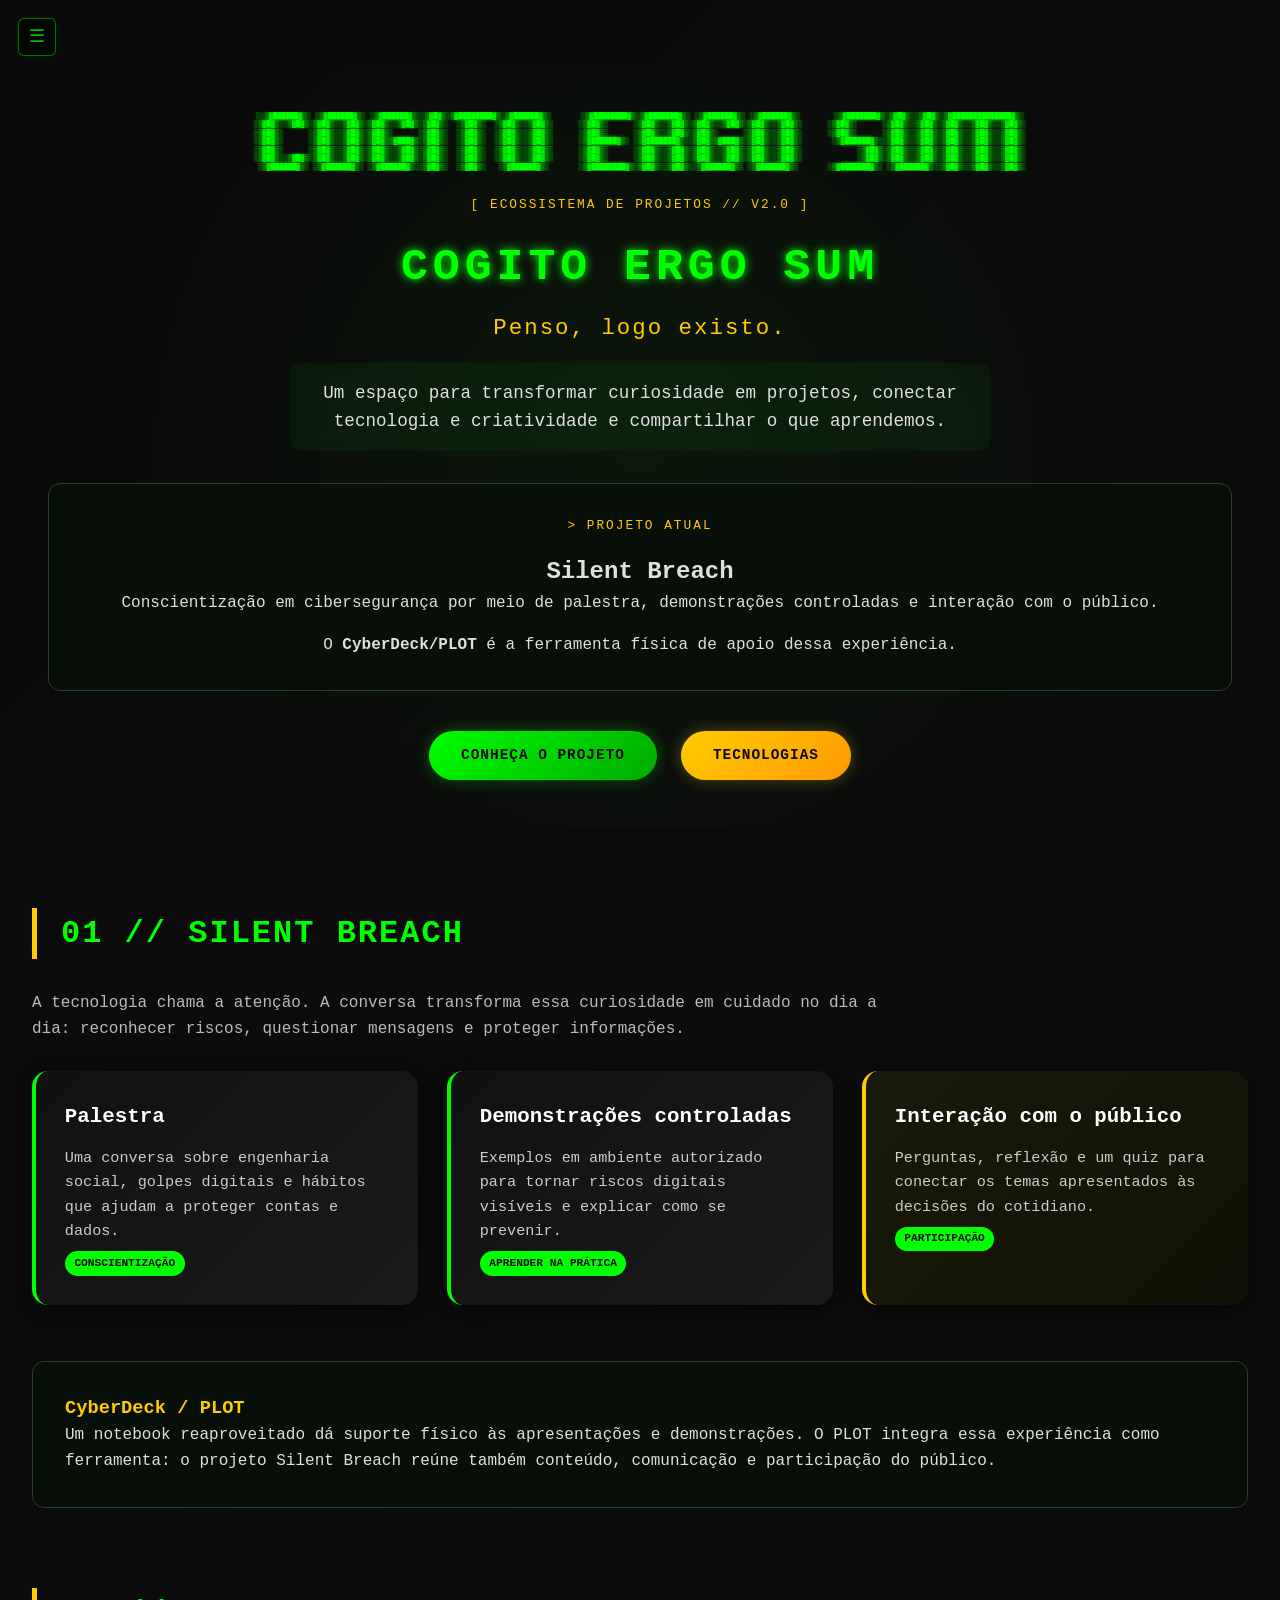
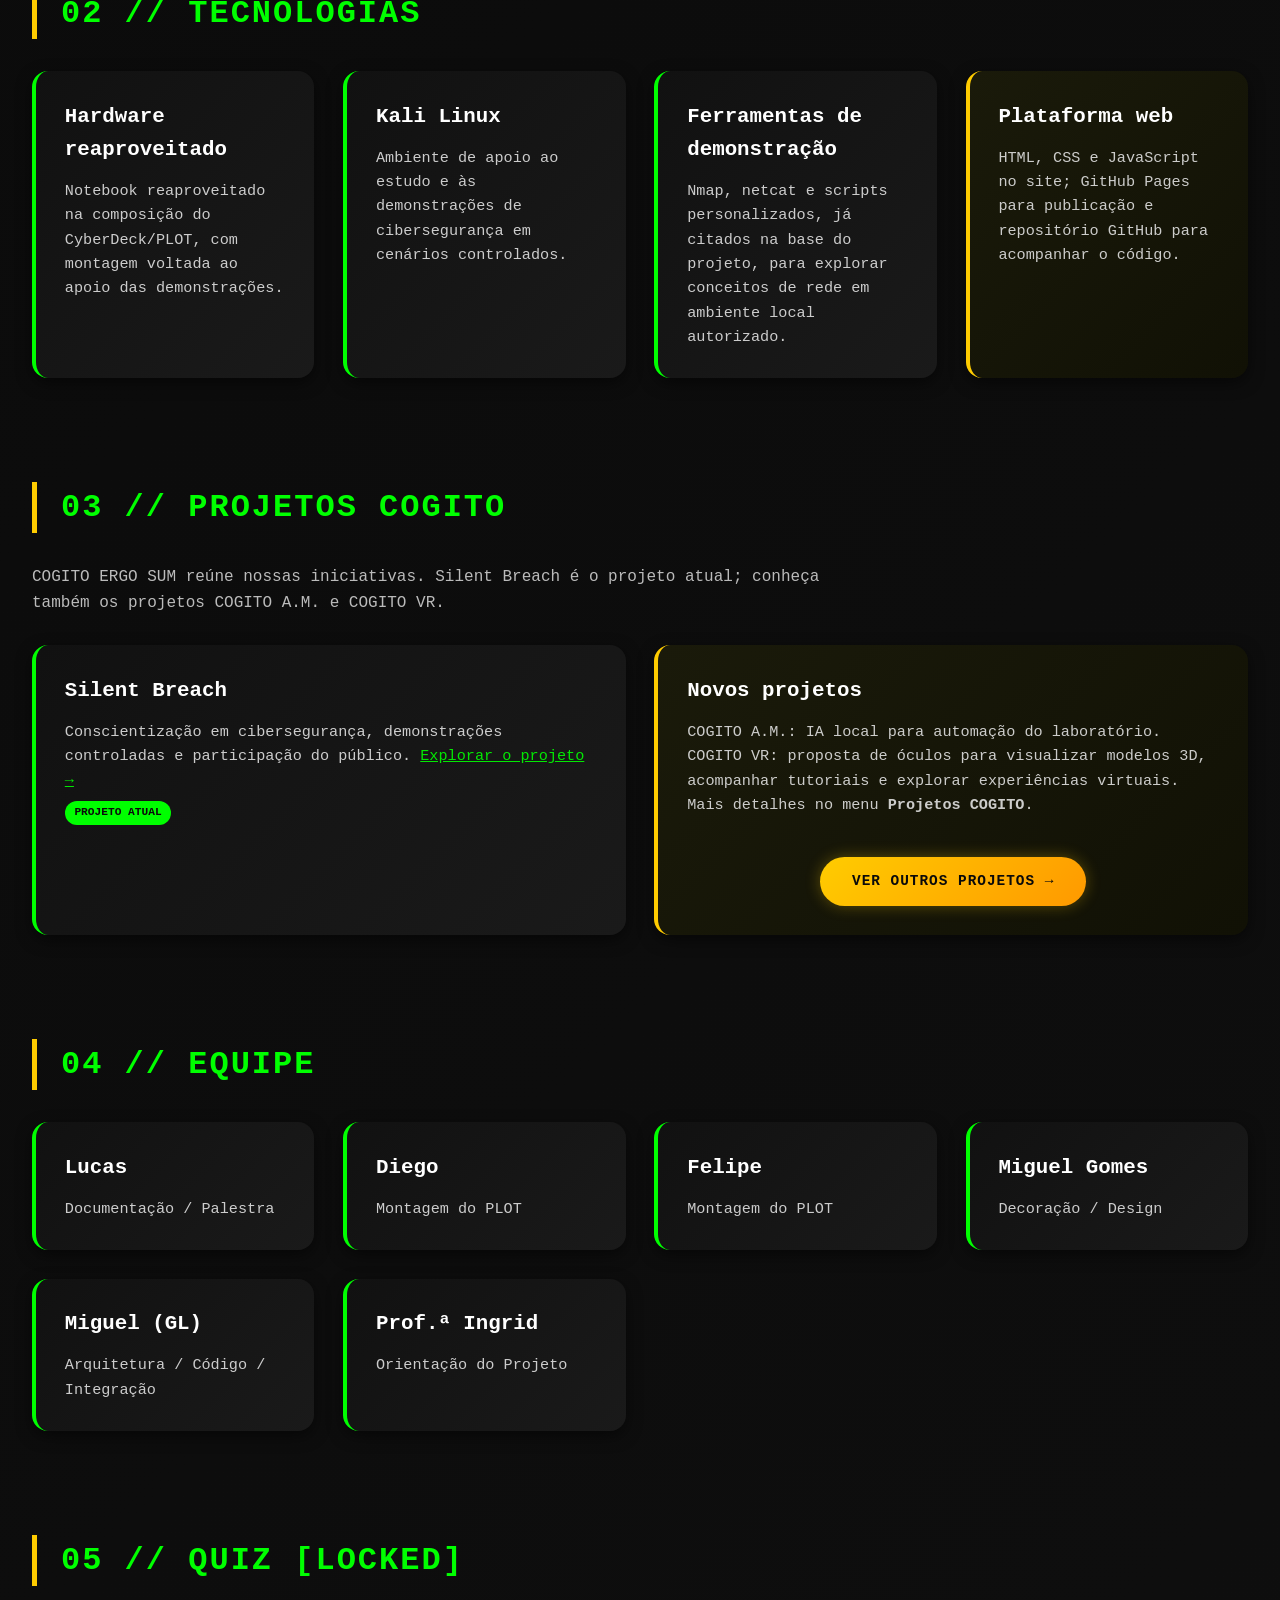
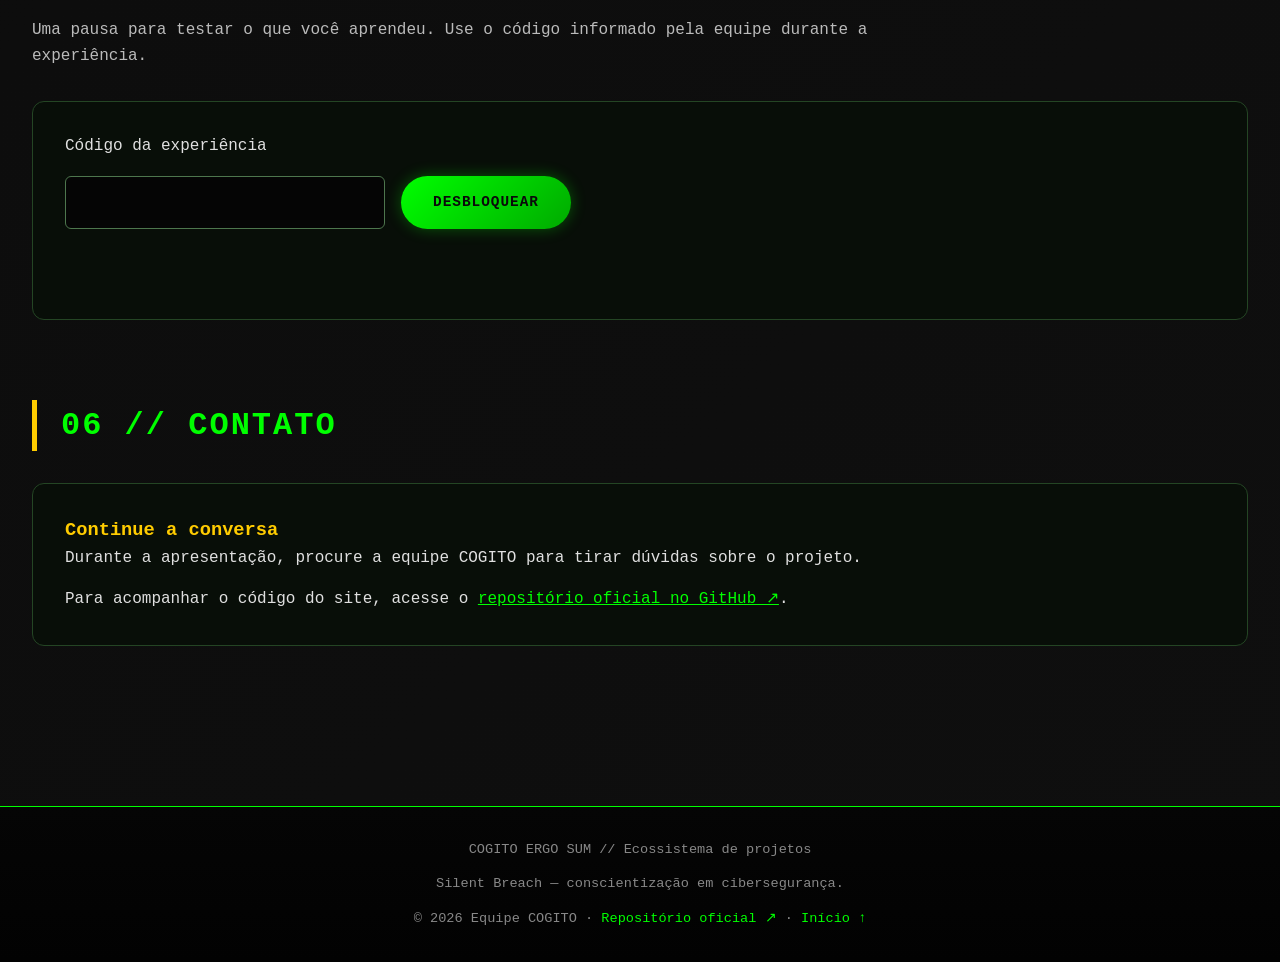
==== commit da472881: "index.html" ====
--- a/index.html
+++ b/index.html
@@ -950,7 +950,7 @@
 <div class="sidebar-overlay" id="sidebarOverlay" aria-hidden="true"></div>
 <aside class="sidebar" id="sidebar" role="dialog" aria-modal="true" aria-label="Menu principal" inert>
 <div class="sidebar-header"><span>COGITO // MENU</span><button class="sidebar-close" id="sidebarClose" aria-label="Fechar menu">×</button></div>
-<nav class="sidebar-nav" aria-label="Seções"><a href="#home">&gt; Início</a><a href="#silent-breach">&gt; Silent Breach</a><a href="#projetos">&gt; Projetos COGITO</a><a href="diario.html">&gt; Diário de Bordo</a><a href="#equipe">&gt; Equipe</a><a href="#quiz">&gt; Quiz <span class="menu-lock">[LOCKED]</span></a><a href="#contato">&gt; Contato</a></nav><div class="sidebar-footer">COGITO ERGO SUM<br><span>v2.0 // PENSAR. CRIAR. COMPARTILHAR.</span></div></aside>
+<nav class="sidebar-nav" aria-label="Seções"><a href="#home">&gt; Início</a><a href="#silent-breach">&gt; Silent Breach</a><a href="projetos.html">&gt; Projetos COGITO</a><a href="diario.html">&gt; Diário de Bordo</a><a href="#equipe">&gt; Equipe</a><a href="#quiz">&gt; Quiz <span class="menu-lock">[LOCKED]</span></a><a href="#contato">&gt; Contato</a></nav><div class="sidebar-footer">COGITO ERGO SUM<br><span>v2.0 // PENSAR. CRIAR. COMPARTILHAR.</span></div></aside>
 <main id="main-content">
 <section id="home" tabindex="-1" aria-labelledby="hero-title"><div class="hero"><div class="ascii" aria-hidden="true"><pre>
 ░░▒▓██████▓▒░ ░▒▓██████▓▒░ ░▒▓██████▓▒░░▒▓█▓▒░▒▓████████▓▒░▒▓██████▓▒░       ░▒▓████████▓▒░▒▓███████▓▒░ ░▒▓██████▓▒░ ░▒▓██████▓▒░        ░▒▓███████▓▒░▒▓█▓▒░░▒▓█▓▒░▒▓██████████████▓▒░
@@ -965,7 +965,14 @@
 <p class="description">Um espaço para transformar curiosidade em projetos, conectar tecnologia e criatividade e compartilhar o que aprendemos.</p>
 <div class="terminal"><p class="eyebrow">&gt; PROJETO ATUAL</p><h2>Silent Breach</h2><p>Conscientização em cibersegurança por meio de palestra, demonstrações controladas e interação com o público.</p><p>O <strong>CyberDeck/PLOT</strong> é a ferramenta física de apoio dessa experiência.</p></div>
 <div class="buttons"><a class="btn green" href="#silent-breach">CONHEÇA O PROJETO</a><a class="btn yellow" href="#tecnologias">TECNOLOGIAS</a></div></div></section>
-<section id="silent-breach" aria-labelledby="title-silent-breach"><h2 class="section-title" id="title-silent-breach">01 // Silent Breach</h2><p class="intro">A tecnologia chama a atenção. A conversa transforma essa curiosidade em cuidado no dia a dia: reconhecer riscos, questionar mensagens e proteger informações.</p><div class="cards-container"><article class="card "><h3>Palestra</h3><p>Uma conversa sobre engenharia social, golpes digitais e hábitos que ajudam a proteger contas e dados.</p><span class="badge">CONSCIENTIZAÇÃO</span></article><article class="card "><h3>Demonstrações controladas</h3><p>Exemplos em ambiente autorizado para tornar riscos digitais visíveis e explicar como se prevenir.</p><span class="badge">APRENDER NA PRÁTICA</span></article><article class="card yellow"><h3>Interação com o público</h3><p>Perguntas, reflexão e um quiz para conectar os temas apresentados às decisões do cotidiano.</p><span class="badge">PARTICIPAÇÃO</span></article></div><div class="terminal"><h3>CyberDeck / PLOT</h3><p>Um notebook reaproveitado dá suporte físico às apresentações e demonstrações. O PLOT integra essa experiência como ferramenta: o projeto Silent Breach reúne também conteúdo, comunicação e participação do público.</p></div></section><section id="tecnologias" aria-labelledby="title-tecnologias"><h2 class="section-title" id="title-tecnologias">02 // Tecnologias</h2><div class="cards-container"><article class="card "><h3>Hardware reaproveitado</h3><p>Notebook reaproveitado na composição do CyberDeck/PLOT, com montagem voltada ao apoio das demonstrações.</p></article><article class="card "><h3>Kali Linux</h3><p>Ambiente de apoio ao estudo e às demonstrações de cibersegurança em cenários controlados.</p></article><article class="card "><h3>Ferramentas de demonstração</h3><p>Nmap, netcat e scripts personalizados, já citados na base do projeto, para explorar conceitos de rede em ambiente local autorizado.</p></article><article class="card yellow"><h3>Plataforma web</h3><p>HTML, CSS e JavaScript no site; GitHub Pages para publicação e repositório GitHub para acompanhar o código.</p></article></div></section><section id="projetos" aria-labelledby="title-projetos"><h2 class="section-title" id="title-projetos">03 // Projetos COGITO</h2><p class="intro">COGITO ERGO SUM é a plataforma que reúne os projetos. Silent Breach é o projeto atual desse ecossistema.</p><div class="cards-container"><article class="card "><h3>Silent Breach</h3><p>Conscientização em cibersegurança, demonstrações controladas e participação do público. <a href="#silent-breach">Explorar o projeto →</a></p><span class="badge">PROJETO ATUAL</span></article><article class="card yellow"><h3>Novos projetos</h3><p>Espaço reservado para futuras iniciativas. Detalhes serão publicados quando houver projetos definidos.</p><span class="badge">EM DESENVOLVIMENTO</span></article></div></section><section id="equipe" aria-labelledby="title-equipe"><h2 class="section-title" id="title-equipe">04 // Equipe</h2><div class="cards-container"><article class="card "><h3>Lucas</h3><p>Documentação / Palestra</p></article><article class="card "><h3>Diego</h3><p>Montagem do PLOT</p></article><article class="card "><h3>Felipe</h3><p>Montagem do PLOT</p></article><article class="card "><h3>Miguel Gomes</h3><p>Decoração / Design</p></article><article class="card "><h3>Miguel (GL)</h3><p>Arquitetura / Código / Integração</p></article><article class="card "><h3>Prof.ª Ingrid</h3><p>Orientação do Projeto</p></article></div></section><section id="quiz" aria-labelledby="title-quiz"><h2 class="section-title" id="title-quiz">05 // Quiz <span id="quizState">[LOCKED]</span></h2><p class="intro">Uma pausa para testar o que você aprendeu. Use o código informado pela equipe durante a experiência.</p><noscript><p>Ative o JavaScript para usar o menu e participar do quiz.</p></noscript><div class="terminal"><form id="unlockForm"><label for="accessCode">Código da experiência</label><div class="unlock-row"><input id="accessCode" type="text" autocomplete="off" spellcheck="false" required maxlength="80" aria-describedby="unlockStatus"><button class="btn green" type="submit">DESBLOQUEAR</button></div></form><p id="unlockStatus" class="status" role="status"></p><div id="quizContent" hidden><h3 id="quizHeading" tabindex="-1">Acesso liberado. Vamos pensar antes de clicar?</h3><form id="quizForm"><div id="questions"></div><button class="btn green" type="submit">CONFERIR RESPOSTAS</button><button class="btn yellow" type="button" id="resetQuiz">TENTAR NOVAMENTE</button></form><p id="quizResult" class="status" role="status" tabindex="-1"></p><button type="button" class="btn yellow" id="lockQuiz">BLOQUEAR QUIZ</button></div></div></section><section id="contato" aria-labelledby="title-contato"><h2 class="section-title" id="title-contato">06 // Contato</h2><div class="terminal"><h3>Continue a conversa</h3><p>Durante a apresentação, procure a equipe COGITO para tirar dúvidas sobre o projeto.</p><p>Para acompanhar o código do site, acesse o <a href="https://github.com/guel2111cruz-pixel/cogito-site" target="_blank" rel="noopener noreferrer">repositório oficial no GitHub ↗</a>.</p></div></section></main><footer><p>COGITO ERGO SUM // Ecossistema de projetos</p><p>Silent Breach — conscientização em cibersegurança.</p><p>© 2026 Equipe COGITO · <a href="https://github.com/guel2111cruz-pixel/cogito-site" target="_blank" rel="noopener noreferrer">Repositório oficial ↗</a> · <a href="#home">Início ↑</a></p></footer><button id="topBtn" aria-label="Voltar ao topo" title="Voltar ao topo">↑</button><script>
+<section id="silent-breach" aria-labelledby="title-silent-breach"><h2 class="section-title" id="title-silent-breach">01 // Silent Breach</h2><p class="intro">A tecnologia chama a atenção. A conversa transforma essa curiosidade em cuidado no dia a dia: reconhecer riscos, questionar mensagens e proteger informações.</p><div class="cards-container"><article class="card "><h3>Palestra</h3><p>Uma conversa sobre engenharia social, golpes digitais e hábitos que ajudam a proteger contas e dados.</p><span class="badge">CONSCIENTIZAÇÃO</span></article><article class="card "><h3>Demonstrações controladas</h3><p>Exemplos em ambiente autorizado para tornar riscos digitais visíveis e explicar como se prevenir.</p><span class="badge">APRENDER NA PRÁTICA</span></article><article class="card yellow"><h3>Interação com o público</h3><p>Perguntas, reflexão e um quiz para conectar os temas apresentados às decisões do cotidiano.</p><span class="badge">PARTICIPAÇÃO</span></article></div><div class="terminal"><h3>CyberDeck / PLOT</h3><p>Um notebook reaproveitado dá suporte físico às apresentações e demonstrações. O PLOT integra essa experiência como ferramenta: o projeto Silent Breach reúne também conteúdo, comunicação e participação do público.</p></div></section><section id="tecnologias" aria-labelledby="title-tecnologias"><h2 class="section-title" id="title-tecnologias">02 // Tecnologias</h2><div class="cards-container"><article class="card "><h3>Hardware reaproveitado</h3><p>Notebook reaproveitado na composição do CyberDeck/PLOT, com montagem voltada ao apoio das demonstrações.</p></article><article class="card "><h3>Kali Linux</h3><p>Ambiente de apoio ao estudo e às demonstrações de cibersegurança em cenários controlados.</p></article><article class="card "><h3>Ferramentas de demonstração</h3><p>Nmap, netcat e scripts personalizados, já citados na base do projeto, para explorar conceitos de rede em ambiente local autorizado.</p></article><article class="card yellow"><h3>Plataforma web</h3><p>HTML, CSS e JavaScript no site; GitHub Pages para publicação e repositório GitHub para acompanhar o código.</p></article></div></section><section id="projetos" aria-labelledby="title-projetos">
+<h2 class="section-title" id="title-projetos">03 // Projetos COGITO</h2>
+<p class="intro">COGITO ERGO SUM reúne nossas iniciativas. Silent Breach é o projeto atual; conheça também os projetos COGITO A.M. e COGITO VR.</p>
+<div class="cards-container">
+<article class="card"><h3>Silent Breach</h3><p>Conscientização em cibersegurança, demonstrações controladas e participação do público. <a href="#silent-breach">Explorar o projeto →</a></p><span class="badge">PROJETO ATUAL</span></article>
+<article class="card yellow"><h3>Novos projetos</h3><p>COGITO A.M.: IA local para automação do laboratório. COGITO VR: proposta de óculos para visualizar modelos 3D, acompanhar tutoriais e explorar experiências virtuais.</p><p>Mais detalhes no menu <strong>Projetos COGITO</strong>.</p><div class="buttons"><a class="btn yellow" href="projetos.html">VER OUTROS PROJETOS →</a></div></article>
+</div>
+</section><section id="equipe" aria-labelledby="title-equipe"><h2 class="section-title" id="title-equipe">04 // Equipe</h2><div class="cards-container"><article class="card "><h3>Lucas</h3><p>Documentação / Palestra</p></article><article class="card "><h3>Diego</h3><p>Montagem do PLOT</p></article><article class="card "><h3>Felipe</h3><p>Montagem do PLOT</p></article><article class="card "><h3>Miguel Gomes</h3><p>Decoração / Design</p></article><article class="card "><h3>Miguel (GL)</h3><p>Arquitetura / Código / Integração</p></article><article class="card "><h3>Prof.ª Ingrid</h3><p>Orientação do Projeto</p></article></div></section><section id="quiz" aria-labelledby="title-quiz"><h2 class="section-title" id="title-quiz">05 // Quiz <span id="quizState">[LOCKED]</span></h2><p class="intro">Uma pausa para testar o que você aprendeu. Use o código informado pela equipe durante a experiência.</p><noscript><p>Ative o JavaScript para usar o menu e participar do quiz.</p></noscript><div class="terminal"><form id="unlockForm"><label for="accessCode">Código da experiência</label><div class="unlock-row"><input id="accessCode" type="text" autocomplete="off" spellcheck="false" required maxlength="80" aria-describedby="unlockStatus"><button class="btn green" type="submit">DESBLOQUEAR</button></div></form><p id="unlockStatus" class="status" role="status"></p><div id="quizContent" hidden><h3 id="quizHeading" tabindex="-1">Acesso liberado. Vamos pensar antes de clicar?</h3><form id="quizForm"><div id="questions"></div><button class="btn green" type="submit">CONFERIR RESPOSTAS</button><button class="btn yellow" type="button" id="resetQuiz">TENTAR NOVAMENTE</button></form><p id="quizResult" class="status" role="status" tabindex="-1"></p><button type="button" class="btn yellow" id="lockQuiz">BLOQUEAR QUIZ</button></div></div></section><section id="contato" aria-labelledby="title-contato"><h2 class="section-title" id="title-contato">06 // Contato</h2><div class="terminal"><h3>Continue a conversa</h3><p>Durante a apresentação, procure a equipe COGITO para tirar dúvidas sobre o projeto.</p><p>Para acompanhar o código do site, acesse o <a href="https://github.com/guel2111cruz-pixel/cogito-site" target="_blank" rel="noopener noreferrer">repositório oficial no GitHub ↗</a>.</p></div></section></main><footer><p>COGITO ERGO SUM // Ecossistema de projetos</p><p>Silent Breach — conscientização em cibersegurança.</p><p>© 2026 Equipe COGITO · <a href="https://github.com/guel2111cruz-pixel/cogito-site" target="_blank" rel="noopener noreferrer">Repositório oficial ↗</a> · <a href="#home">Início ↑</a></p></footer><button id="topBtn" aria-label="Voltar ao topo" title="Voltar ao topo">↑</button><script>
 'use strict';
 // EDITE AQUI o código distribuído ao público.
 // Barreira de experiência apenas: NÃO é segurança real. Código e respostas
@@ -1072,4 +1079,4 @@
   unlocked=false;resetAnswers();content.hidden=true;unlockForm.hidden=false;unlockForm.reset();setState('[LOCKED]');document.getElementById('accessCode').focus();
 });
 
-</script></body></html>+</script></body></html>
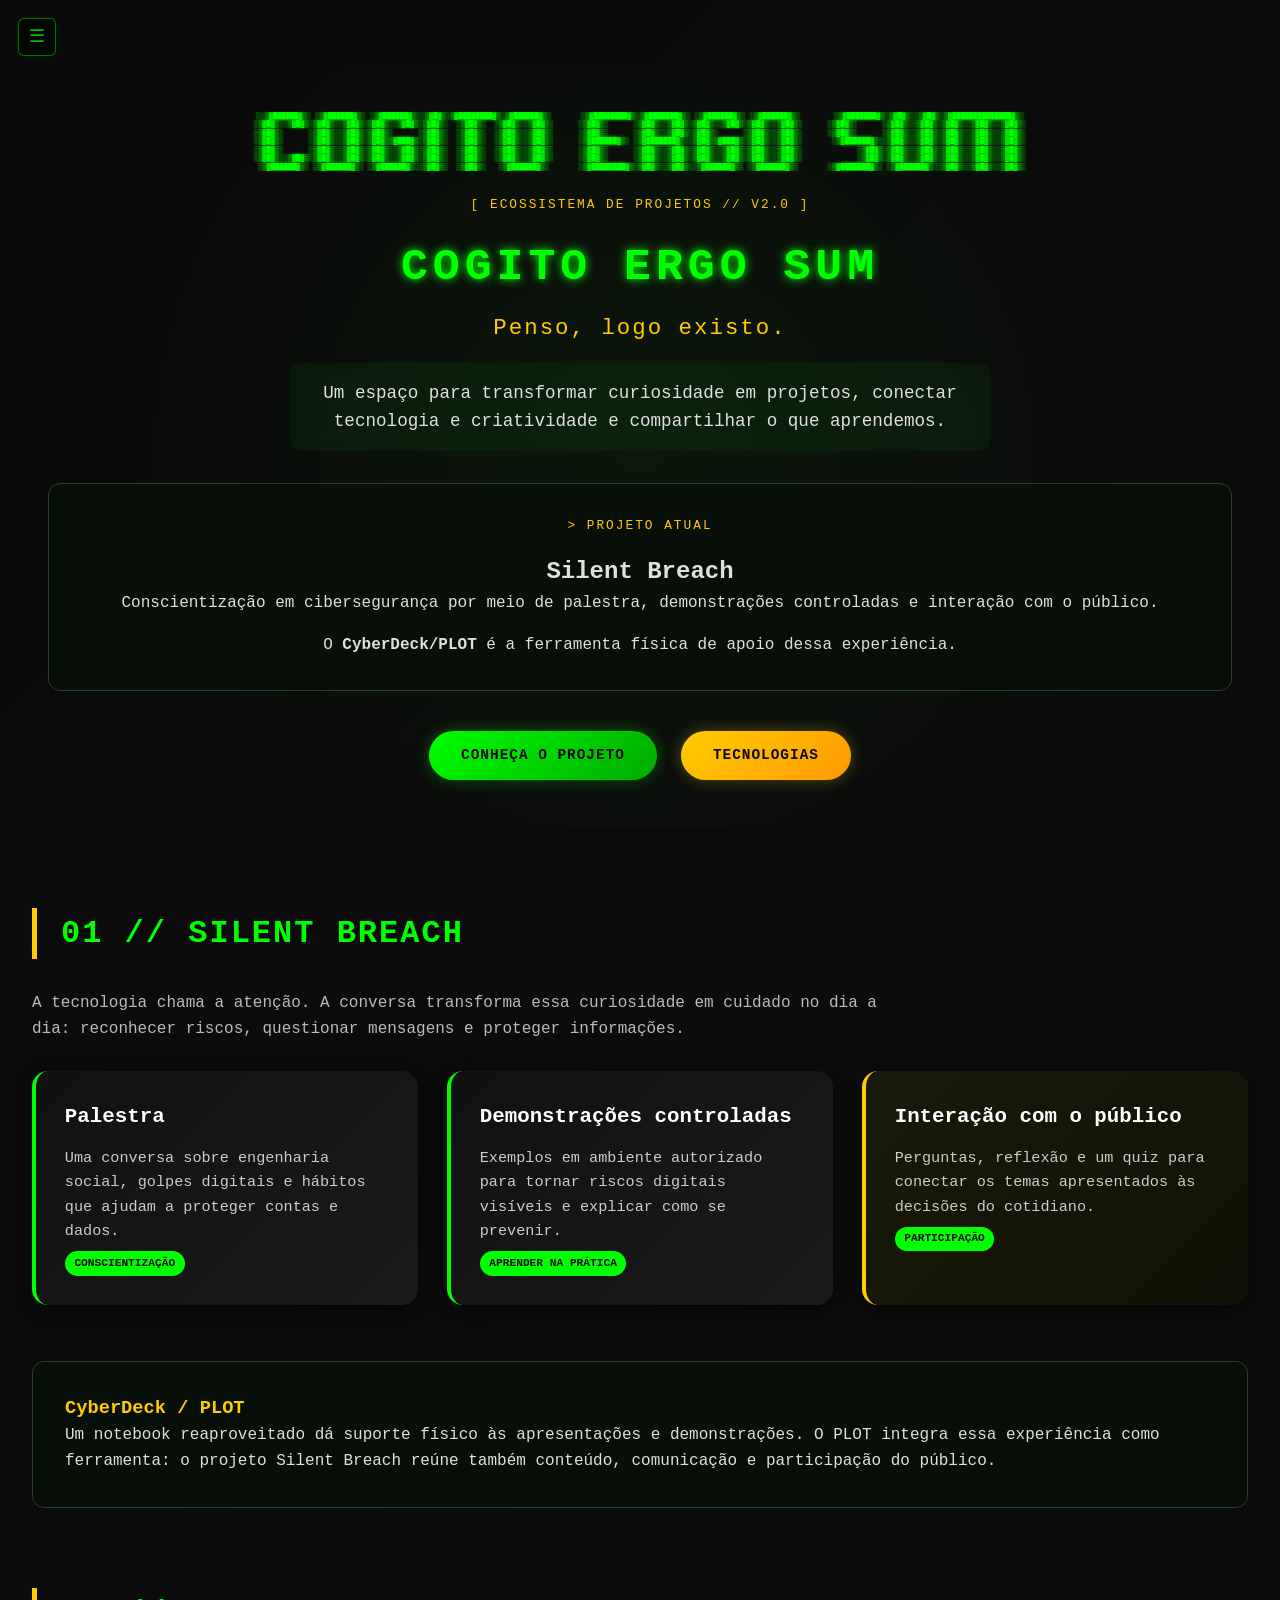
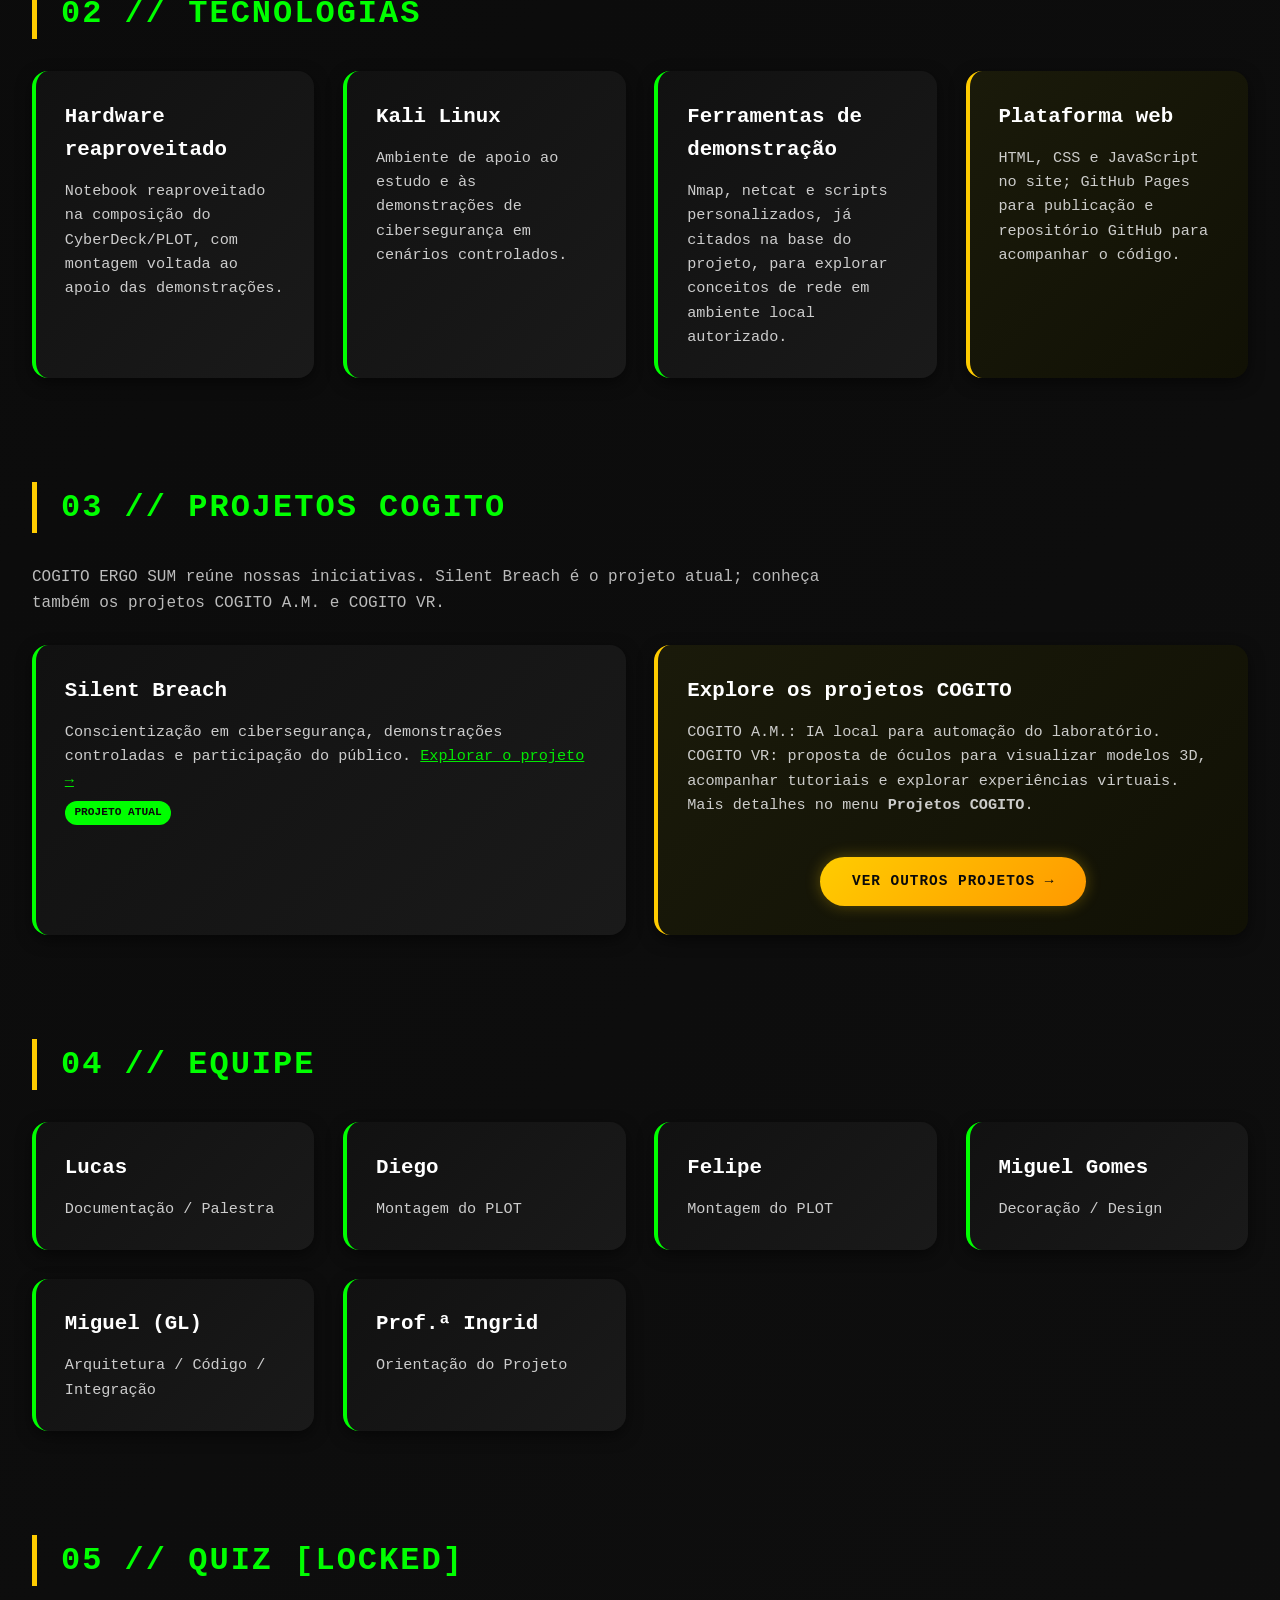
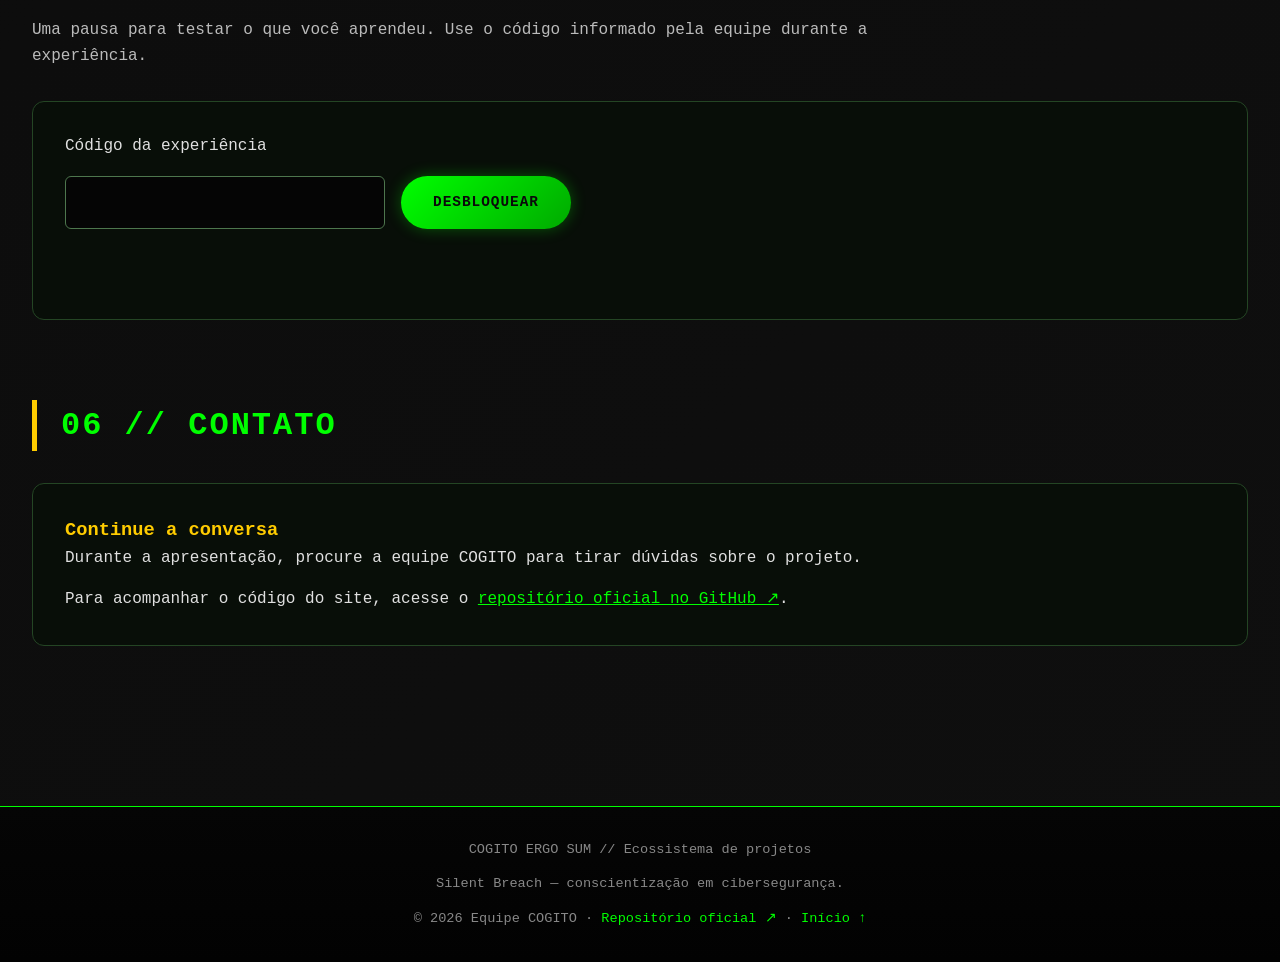
==== commit ed2d6bf5: "Add files via upload" ====
--- a/index.html
+++ b/index.html
@@ -950,7 +950,7 @@
 <div class="sidebar-overlay" id="sidebarOverlay" aria-hidden="true"></div>
 <aside class="sidebar" id="sidebar" role="dialog" aria-modal="true" aria-label="Menu principal" inert>
 <div class="sidebar-header"><span>COGITO // MENU</span><button class="sidebar-close" id="sidebarClose" aria-label="Fechar menu">×</button></div>
-<nav class="sidebar-nav" aria-label="Seções"><a href="#home">&gt; Início</a><a href="#silent-breach">&gt; Silent Breach</a><a href="projetos.html">&gt; Projetos COGITO</a><a href="diario.html">&gt; Diário de Bordo</a><a href="#equipe">&gt; Equipe</a><a href="#quiz">&gt; Quiz <span class="menu-lock">[LOCKED]</span></a><a href="#contato">&gt; Contato</a></nav><div class="sidebar-footer">COGITO ERGO SUM<br><span>v2.0 // PENSAR. CRIAR. COMPARTILHAR.</span></div></aside>
+<nav class="sidebar-nav" aria-label="Seções"><a href="#home">&gt; Início</a><a href="#silent-breach">&gt; Silent Breach</a><a href="projetos.html">&gt; Projetos COGITO</a><a href="diario.html">&gt; Diário de Bordo</a><a href="feira/">&gt; App SCCT</a><a href="#equipe">&gt; Equipe</a><a href="#quiz">&gt; Quiz <span class="menu-lock">[LOCKED]</span></a><a href="#contato">&gt; Contato</a></nav><div class="sidebar-footer">COGITO ERGO SUM<br><span>V2 Beta // PENSAR. CRIAR. COMPARTILHAR.</span></div></aside>
 <main id="main-content">
 <section id="home" tabindex="-1" aria-labelledby="hero-title"><div class="hero"><div class="ascii" aria-hidden="true"><pre>
 ░░▒▓██████▓▒░ ░▒▓██████▓▒░ ░▒▓██████▓▒░░▒▓█▓▒░▒▓████████▓▒░▒▓██████▓▒░       ░▒▓████████▓▒░▒▓███████▓▒░ ░▒▓██████▓▒░ ░▒▓██████▓▒░        ░▒▓███████▓▒░▒▓█▓▒░░▒▓█▓▒░▒▓██████████████▓▒░
@@ -970,7 +970,7 @@
 <p class="intro">COGITO ERGO SUM reúne nossas iniciativas. Silent Breach é o projeto atual; conheça também os projetos COGITO A.M. e COGITO VR.</p>
 <div class="cards-container">
 <article class="card"><h3>Silent Breach</h3><p>Conscientização em cibersegurança, demonstrações controladas e participação do público. <a href="#silent-breach">Explorar o projeto →</a></p><span class="badge">PROJETO ATUAL</span></article>
-<article class="card yellow"><h3>Novos projetos</h3><p>COGITO A.M.: IA local para automação do laboratório. COGITO VR: proposta de óculos para visualizar modelos 3D, acompanhar tutoriais e explorar experiências virtuais.</p><p>Mais detalhes no menu <strong>Projetos COGITO</strong>.</p><div class="buttons"><a class="btn yellow" href="projetos.html">VER OUTROS PROJETOS →</a></div></article>
+<article class="card yellow"><h3>Explore os projetos COGITO</h3><p>COGITO A.M.: IA local para automação do laboratório. COGITO VR: proposta de óculos para visualizar modelos 3D, acompanhar tutoriais e explorar experiências virtuais.</p><p>Mais detalhes no menu <strong>Projetos COGITO</strong>.</p><div class="buttons"><a class="btn yellow" href="projetos.html">VER OUTROS PROJETOS →</a></div></article>
 </div>
 </section><section id="equipe" aria-labelledby="title-equipe"><h2 class="section-title" id="title-equipe">04 // Equipe</h2><div class="cards-container"><article class="card "><h3>Lucas</h3><p>Documentação / Palestra</p></article><article class="card "><h3>Diego</h3><p>Montagem do PLOT</p></article><article class="card "><h3>Felipe</h3><p>Montagem do PLOT</p></article><article class="card "><h3>Miguel Gomes</h3><p>Decoração / Design</p></article><article class="card "><h3>Miguel (GL)</h3><p>Arquitetura / Código / Integração</p></article><article class="card "><h3>Prof.ª Ingrid</h3><p>Orientação do Projeto</p></article></div></section><section id="quiz" aria-labelledby="title-quiz"><h2 class="section-title" id="title-quiz">05 // Quiz <span id="quizState">[LOCKED]</span></h2><p class="intro">Uma pausa para testar o que você aprendeu. Use o código informado pela equipe durante a experiência.</p><noscript><p>Ative o JavaScript para usar o menu e participar do quiz.</p></noscript><div class="terminal"><form id="unlockForm"><label for="accessCode">Código da experiência</label><div class="unlock-row"><input id="accessCode" type="text" autocomplete="off" spellcheck="false" required maxlength="80" aria-describedby="unlockStatus"><button class="btn green" type="submit">DESBLOQUEAR</button></div></form><p id="unlockStatus" class="status" role="status"></p><div id="quizContent" hidden><h3 id="quizHeading" tabindex="-1">Acesso liberado. Vamos pensar antes de clicar?</h3><form id="quizForm"><div id="questions"></div><button class="btn green" type="submit">CONFERIR RESPOSTAS</button><button class="btn yellow" type="button" id="resetQuiz">TENTAR NOVAMENTE</button></form><p id="quizResult" class="status" role="status" tabindex="-1"></p><button type="button" class="btn yellow" id="lockQuiz">BLOQUEAR QUIZ</button></div></div></section><section id="contato" aria-labelledby="title-contato"><h2 class="section-title" id="title-contato">06 // Contato</h2><div class="terminal"><h3>Continue a conversa</h3><p>Durante a apresentação, procure a equipe COGITO para tirar dúvidas sobre o projeto.</p><p>Para acompanhar o código do site, acesse o <a href="https://github.com/guel2111cruz-pixel/cogito-site" target="_blank" rel="noopener noreferrer">repositório oficial no GitHub ↗</a>.</p></div></section></main><footer><p>COGITO ERGO SUM // Ecossistema de projetos</p><p>Silent Breach — conscientização em cibersegurança.</p><p>© 2026 Equipe COGITO · <a href="https://github.com/guel2111cruz-pixel/cogito-site" target="_blank" rel="noopener noreferrer">Repositório oficial ↗</a> · <a href="#home">Início ↑</a></p></footer><button id="topBtn" aria-label="Voltar ao topo" title="Voltar ao topo">↑</button><script>
 'use strict';
